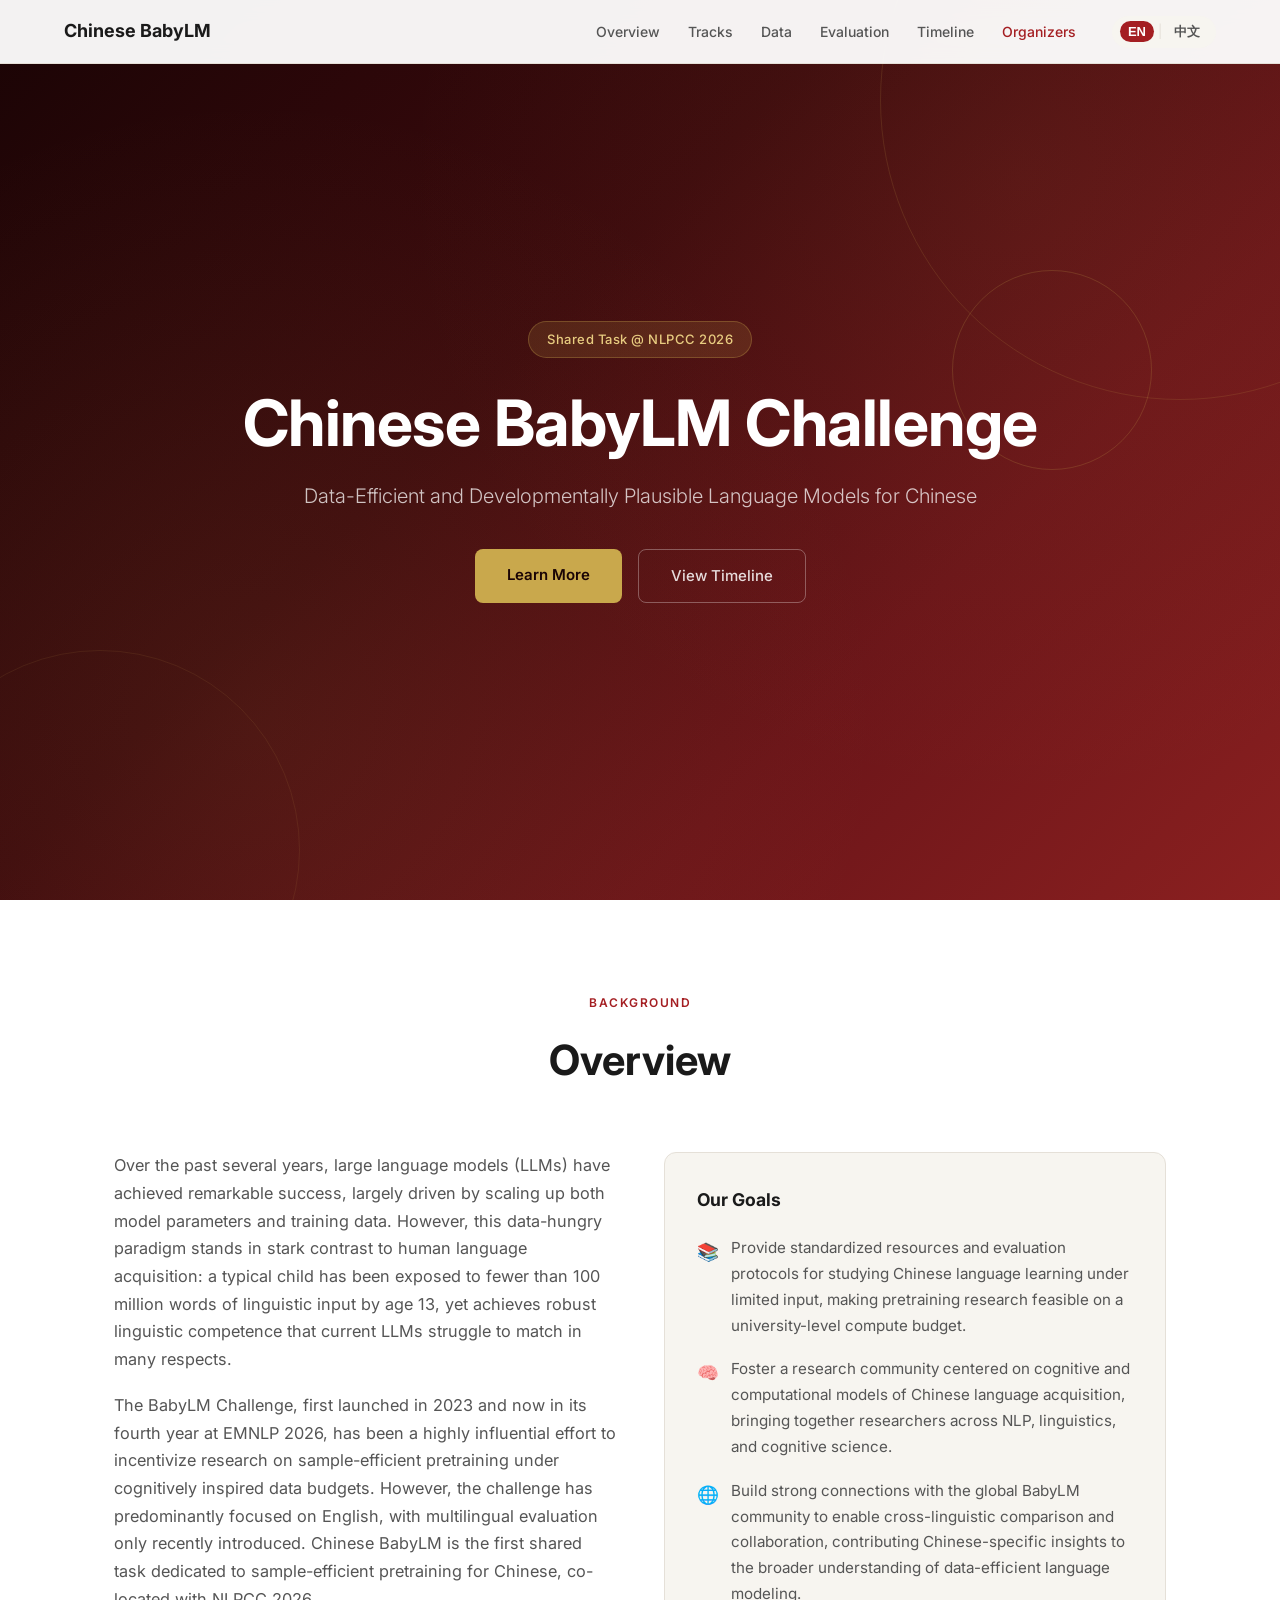
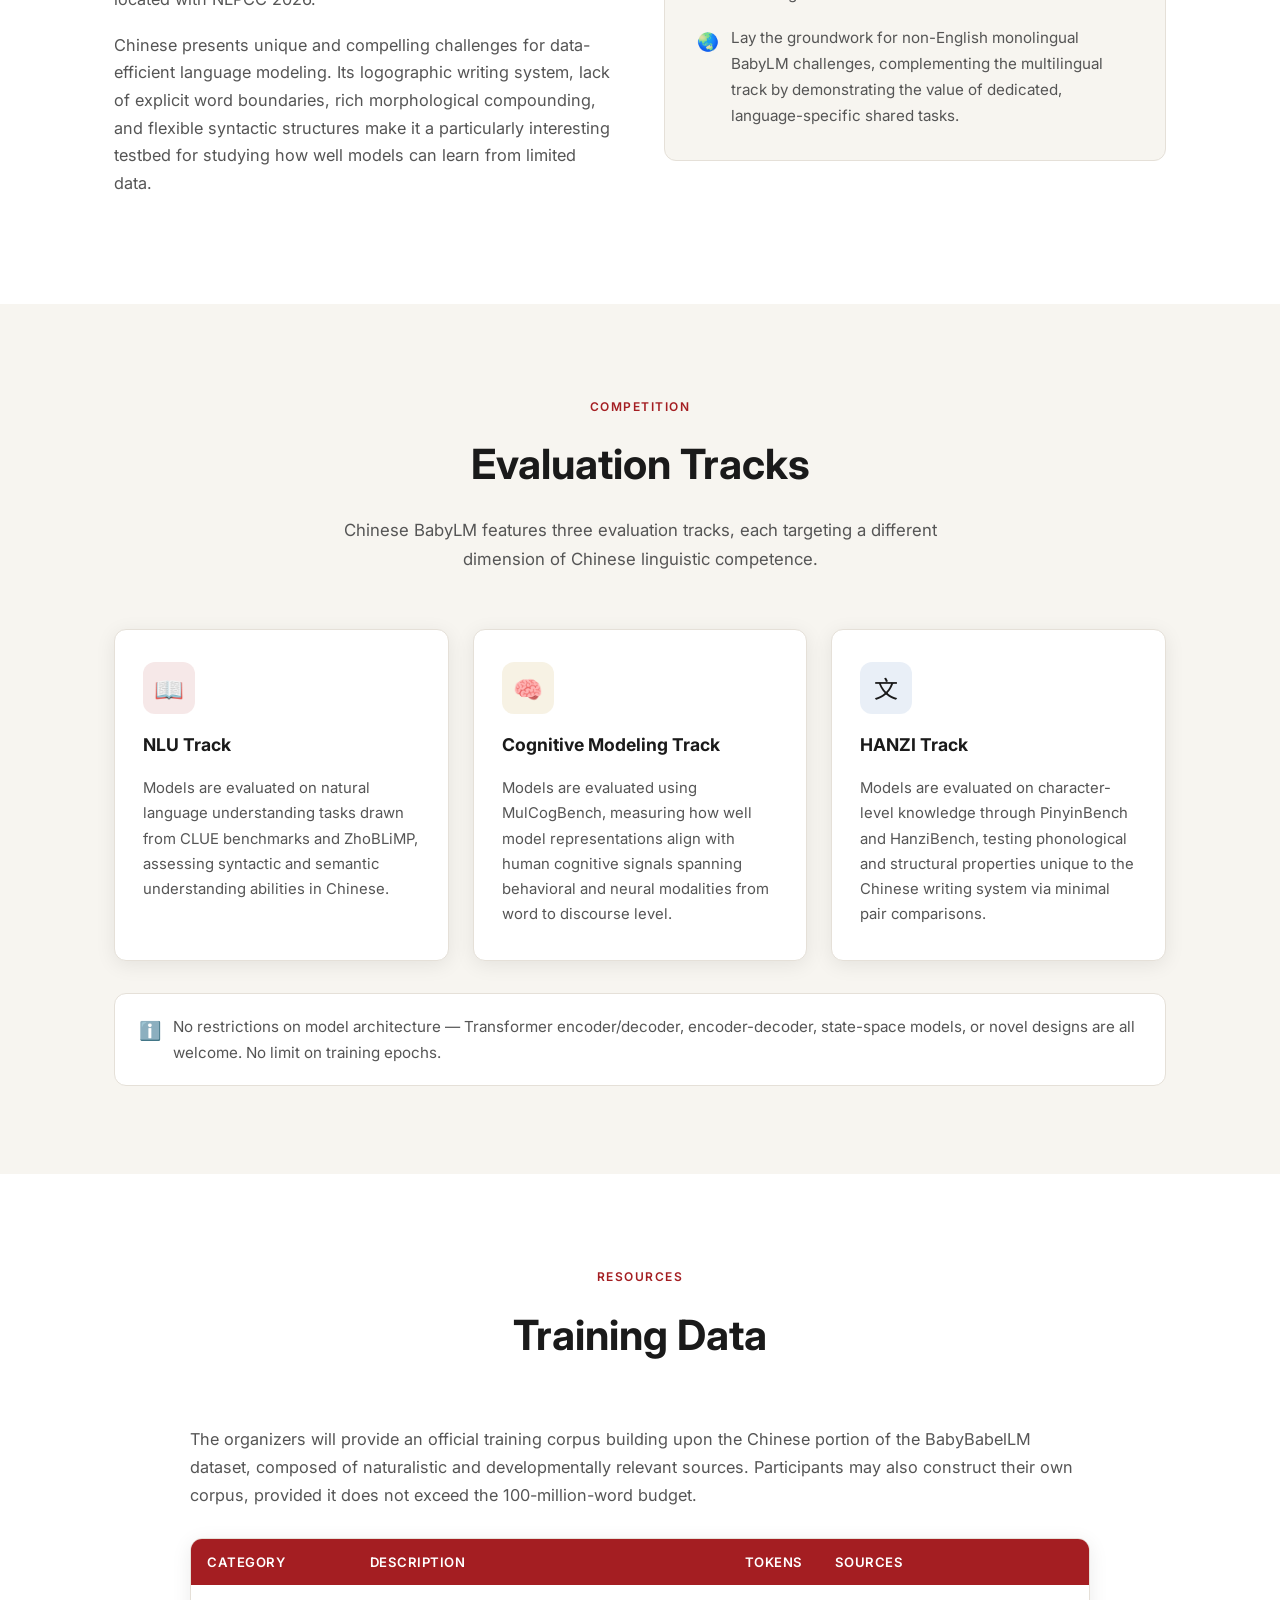
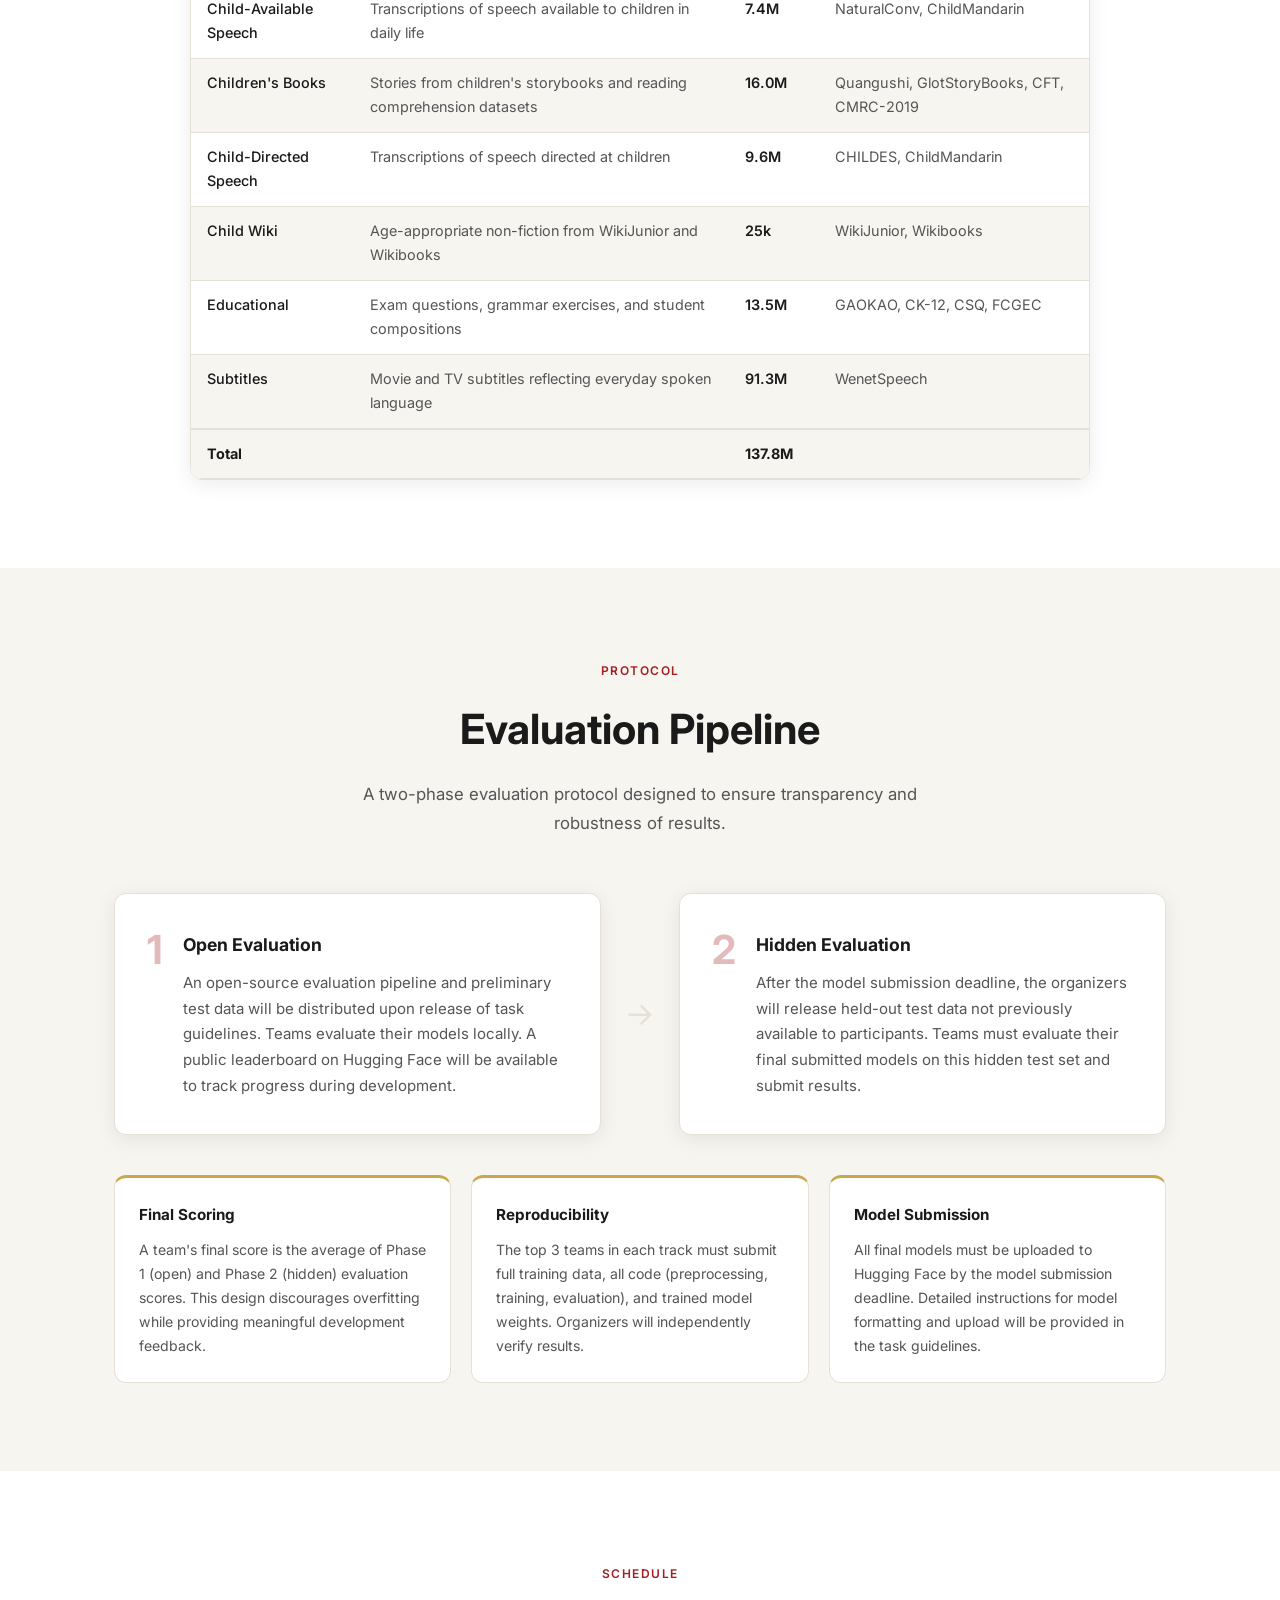
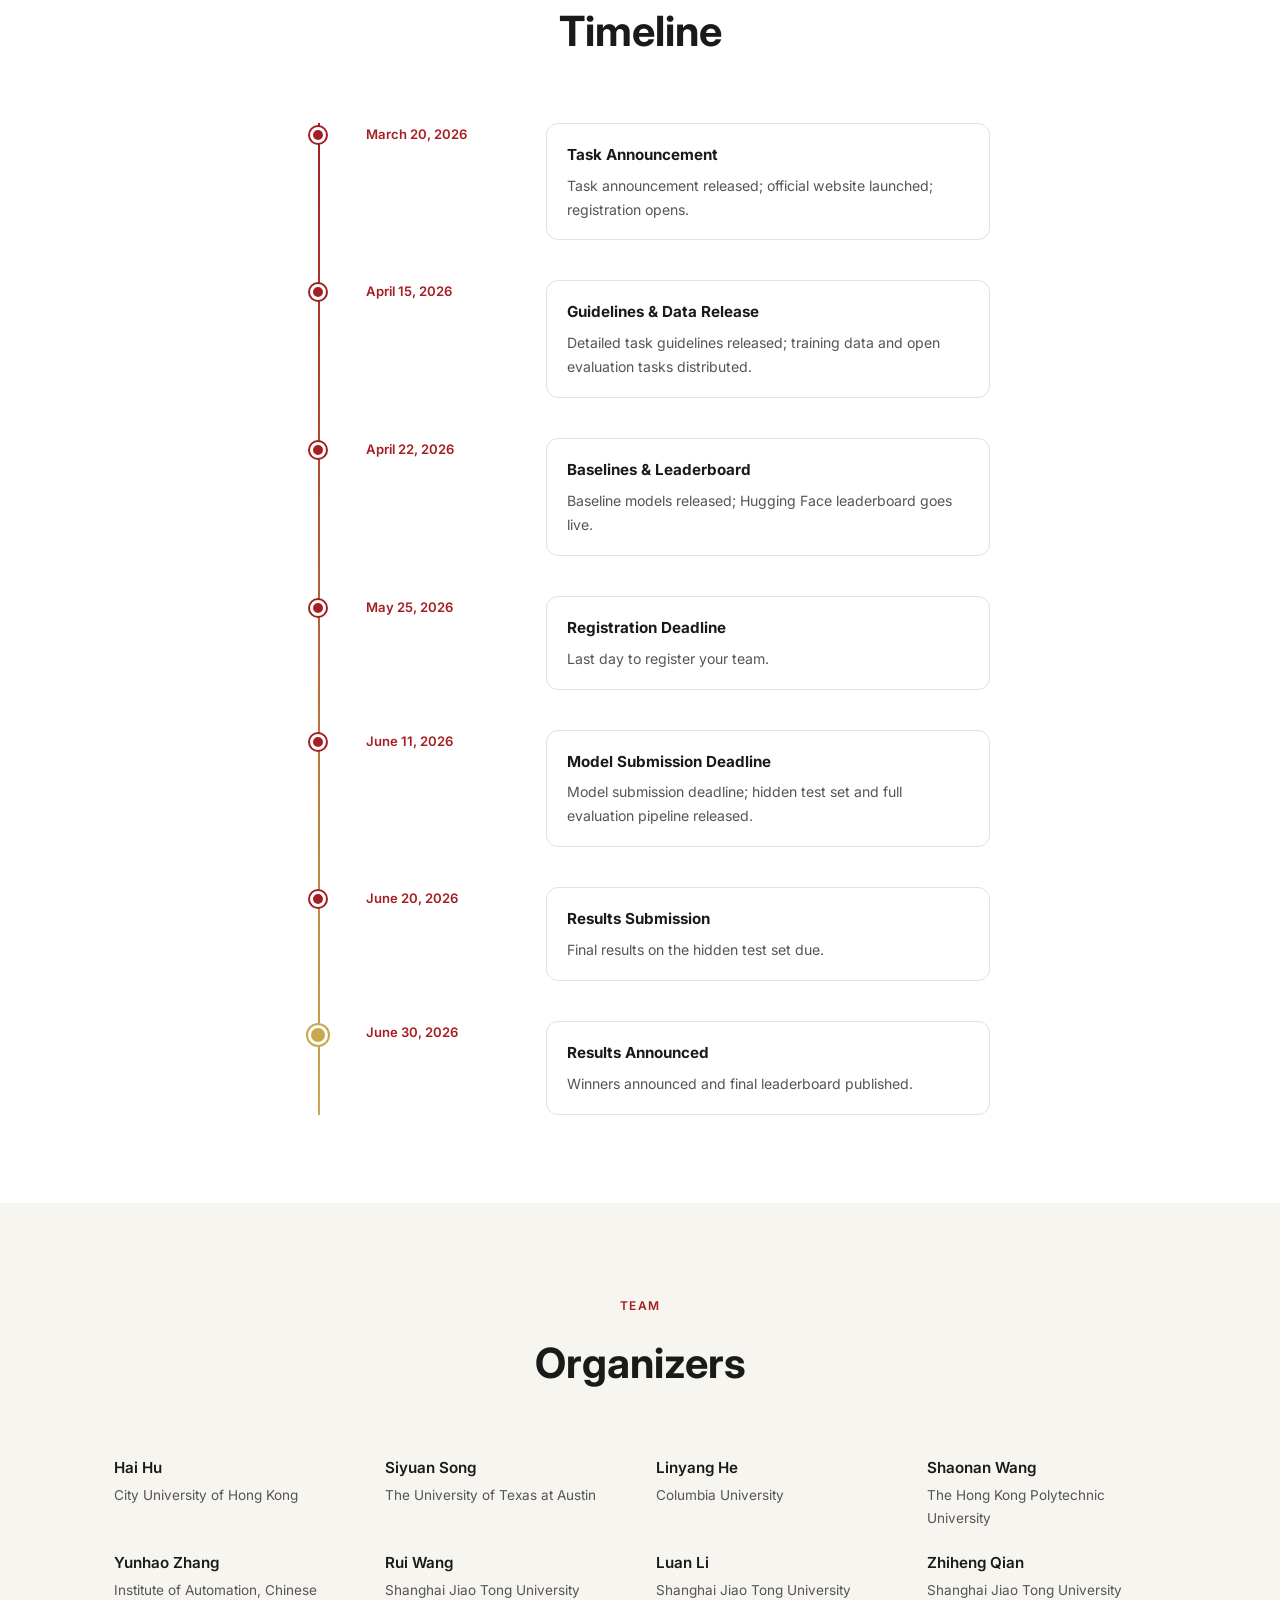
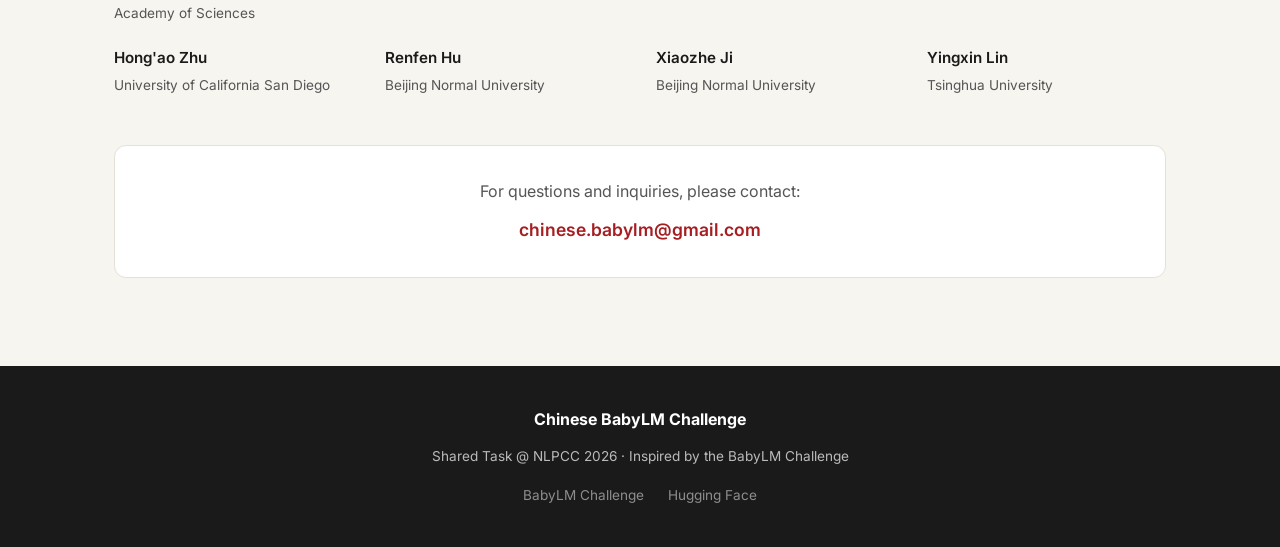
==== index.html @ 38ff8509 "update organizer and proposal" ====
<!DOCTYPE html>
<html lang="en">
<head>
  <meta charset="UTF-8" />
  <meta name="viewport" content="width=device-width, initial-scale=1.0" />
  <title>Chinese BabyLM Challenge</title>
  <link rel="preconnect" href="https://fonts.googleapis.com" />
  <link rel="preconnect" href="https://fonts.gstatic.com" crossorigin />
  <link href="https://fonts.googleapis.com/css2?family=Noto+Sans+SC:wght@300;400;500;700&family=Inter:wght@300;400;500;600;700&display=swap" rel="stylesheet" />
  <link rel="stylesheet" href="style.css" />
</head>
<body>

  <!-- Navigation -->
  <nav id="navbar">
    <div class="nav-inner">
      <a class="nav-brand" href="#">
        <span class="brand-text" data-en="Chinese BabyLM" data-zh="中文BabyLM">Chinese BabyLM</span>
      </a>
      <ul class="nav-links">
        <li><a href="#overview"  data-en="Overview"   data-zh="概述">Overview</a></li>
        <li><a href="#tracks"    data-en="Tracks"     data-zh="赛道">Tracks</a></li>
        <li><a href="#data"      data-en="Data"       data-zh="数据">Data</a></li>
        <li><a href="#evaluation" data-en="Evaluation" data-zh="评测">Evaluation</a></li>
        <li><a href="#timeline"  data-en="Timeline"   data-zh="时间表">Timeline</a></li>
        <li><a href="#organizers" data-en="Organizers" data-zh="组织者">Organizers</a></li>
      </ul>
      <div class="lang-switcher">
        <button class="lang-btn active" id="btn-en" onclick="setLang('en')">EN</button>
        <span class="lang-divider">|</span>
        <button class="lang-btn" id="btn-zh" onclick="setLang('zh')">中文</button>
      </div>
      <button class="hamburger" id="hamburger" onclick="toggleMenu()">&#9776;</button>
    </div>
  </nav>

  <!-- Hero -->
  <header class="hero">
    <div class="hero-bg-pattern"></div>
    <div class="hero-content">
      <div class="hero-badge" data-en="Shared Task @ NLPCC 2026" data-zh="NLPCC 2026 共享任务">Shared Task @ NLPCC 2026</div>
      <h1 class="hero-title"
          data-en="Chinese BabyLM Challenge"
          data-zh="中文BabyLM挑战赛">Chinese BabyLM Challenge</h1>
      <p class="hero-subtitle"
         data-en="Data-Efficient and Developmentally Plausible Language Models for Chinese"
         data-zh="面向中文的数据高效语言模型">
        Data-Efficient and Developmentally Plausible Language Models for Chinese
      </p>
      <div class="hero-ctas">
        <a href="#overview" class="cta-primary" data-en="Learn More" data-zh="了解更多">Learn More</a>
        <a href="#timeline" class="cta-secondary" data-en="View Timeline" data-zh="查看时间表">View Timeline</a>
      </div>

    </div>
    <div class="hero-decoration">
      <div class="deco-circle c1"></div>
      <div class="deco-circle c2"></div>
      <div class="deco-circle c3"></div>
    </div>
  </header>

  <!-- Overview -->
  <section id="overview" class="section">
    <div class="container">
      <div class="section-header">
        <span class="section-tag" data-en="Background" data-zh="背景">Background</span>
        <h2 data-en="Overview" data-zh="概述">Overview</h2>
      </div>
      <div class="overview-grid">
        <div class="overview-text">
          <p data-en="Over the past several years, large language models (LLMs) have achieved remarkable success, largely driven by scaling up both model parameters and training data. However, this data-hungry paradigm stands in stark contrast to human language acquisition: a typical child has been exposed to fewer than 100 million words of linguistic input by age 13, yet achieves robust linguistic competence that current LLMs struggle to match in many respects."
             data-zh="近年来，大型语言模型（LLM）取得了显著成就，主要得益于模型参数规模和训练数据量的大幅提升。然而，这种数据密集型范式与人类语言习得形成鲜明对比：一个典型的儿童在13岁之前所接触的语言输入不足1亿词，却能在许多方面获得当前LLM难以企及的强健语言能力。">
            Over the past several years, large language models (LLMs) have achieved remarkable success, largely driven by scaling up both model parameters and training data. However, this data-hungry paradigm stands in stark contrast to human language acquisition: a typical child has been exposed to fewer than 100 million words of linguistic input by age 13, yet achieves robust linguistic competence that current LLMs struggle to match in many respects.
          </p>
          <p data-en="The BabyLM Challenge, first launched in 2023 and now in its fourth year at EMNLP 2026, has been a highly influential effort to incentivize research on sample-efficient pretraining under cognitively inspired data budgets. However, the challenge has predominantly focused on English, with multilingual evaluation only recently introduced. Chinese BabyLM is the first shared task dedicated to sample-efficient pretraining for Chinese, co-located with NLPCC 2026."
             data-zh="BabyLM挑战赛自2023年首次举办，如今已进入第四年（EMNLP 2026），是鼓励在认知启发的数据预算下开展样本高效预训练研究的重要推动力。然而，该挑战赛主要聚焦于英语，多语言评测也仅在近年才引入。中文BabyLM是首个专注于中文样本高效预训练的共享任务，与NLPCC 2026联合举办。">
            The BabyLM Challenge, first launched in 2023 and now in its fourth year at EMNLP 2026, has been a highly influential effort to incentivize research on sample-efficient pretraining under cognitively inspired data budgets. However, the challenge has predominantly focused on English, with multilingual evaluation only recently introduced. Chinese BabyLM is the first shared task dedicated to sample-efficient pretraining for Chinese, co-located with NLPCC 2026.
          </p>
          <p data-en="Chinese presents unique and compelling challenges for data-efficient language modeling. Its logographic writing system, lack of explicit word boundaries, rich morphological compounding, and flexible syntactic structures make it a particularly interesting testbed for studying how well models can learn from limited data."
             data-zh="中文为数据高效语言建模提出了独特且引人关注的挑战。其表意文字体系、缺乏显式词边界、丰富的形态复合以及灵活的句法结构，使其成为研究模型如何从有限数据中高效学习的极佳测试平台。">
            Chinese presents unique and compelling challenges for data-efficient language modeling. Its logographic writing system, lack of explicit word boundaries, rich morphological compounding, and flexible syntactic structures make it a particularly interesting testbed for studying how well models can learn from limited data.
          </p>
        </div>
        <div class="overview-goals">
          <h3 data-en="Our Goals" data-zh="我们的目标">Our Goals</h3>
          <ul class="goals-list">
            <li>
              <span class="goal-icon">&#x1F4DA;</span>
              <span data-en="Provide standardized resources and evaluation protocols for studying Chinese language learning under limited input, making pretraining research feasible on a university-level compute budget."
                    data-zh="提供标准化资源与评测协议，用于研究有限输入下的中文语言学习，使预训练研究在大学级算力预算下可行。">
                Provide standardized resources and evaluation protocols for studying Chinese language learning under limited input, making pretraining research feasible on a university-level compute budget.
              </span>
            </li>
            <li>
              <span class="goal-icon">&#x1F9E0;</span>
              <span data-en="Foster a research community centered on cognitive and computational models of Chinese language acquisition, bringing together researchers across NLP, linguistics, and cognitive science."
                    data-zh="培育以中文语言习得认知与计算模型为核心的研究社区，汇聚自然语言处理、语言学与认知科学领域的研究者。">
                Foster a research community centered on cognitive and computational models of Chinese language acquisition, bringing together researchers across NLP, linguistics, and cognitive science.
              </span>
            </li>
            <li>
              <span class="goal-icon">&#x1F310;</span>
              <span data-en="Build strong connections with the global BabyLM community to enable cross-linguistic comparison and collaboration, contributing Chinese-specific insights to the broader understanding of data-efficient language modeling."
                    data-zh="与全球BabyLM社区建立紧密联系，推动跨语言比较与合作，为数据高效语言建模的更广泛认知贡献中文特有的研究洞见。">
                Build strong connections with the global BabyLM community to enable cross-linguistic comparison and collaboration, contributing Chinese-specific insights to the broader understanding of data-efficient language modeling.
              </span>
            </li>
            <li>
              <span class="goal-icon">&#x1F30F;</span>
              <span data-en="Lay the groundwork for non-English monolingual BabyLM challenges, complementing the multilingual track by demonstrating the value of dedicated, language-specific shared tasks."
                    data-zh="为非英语单语BabyLM挑战赛奠定基础，通过彰显专注于特定语言的共享任务的价值，补充多语言赛道的工作。">
                Lay the groundwork for non-English monolingual BabyLM challenges, complementing the multilingual track by demonstrating the value of dedicated, language-specific shared tasks.
              </span>
            </li>
          </ul>
        </div>
      </div>
    </div>
  </section>

  <!-- Tracks -->
  <section id="tracks" class="section section-alt">
    <div class="container">
      <div class="section-header">
        <span class="section-tag" data-en="Competition" data-zh="竞赛">Competition</span>
        <h2 data-en="Evaluation Tracks" data-zh="评测赛道">Evaluation Tracks</h2>
        <p class="section-desc"
           data-en="Chinese BabyLM features three evaluation tracks, each targeting a different dimension of Chinese linguistic competence."
           data-zh="中文BabyLM设有三个评测赛道，分别针对中文语言能力的不同维度。">
          Chinese BabyLM features three evaluation tracks, each targeting a different dimension of Chinese linguistic competence.
        </p>
      </div>
      <div class="tracks-grid">
        <div class="track-card">
          <div class="track-icon-wrap t1">
            <span class="track-icon">&#x1F4D6;</span>
          </div>
          <h3 data-en="NLU Track" data-zh="自然语言理解赛道">NLU Track</h3>
          <p data-en="Models are evaluated on natural language understanding tasks drawn from CLUE benchmarks and ZhoBLiMP, assessing syntactic and semantic understanding abilities in Chinese."
             data-zh="利用CLUE基准测试和ZhoBLiMP对模型进行自然语言理解任务评测，考察中文句法与语义理解能力。">
            Models are evaluated on natural language understanding tasks drawn from CLUE benchmarks and ZhoBLiMP, assessing syntactic and semantic understanding abilities in Chinese.
          </p>
        </div>
        <div class="track-card">
          <div class="track-icon-wrap t2">
            <span class="track-icon">&#x1F9E0;</span>
          </div>
          <h3 data-en="Cognitive Modeling Track" data-zh="认知建模赛道">Cognitive Modeling Track</h3>
          <p data-en="Models are evaluated using MulCogBench, measuring how well model representations align with human cognitive signals spanning behavioral and neural modalities from word to discourse level."
             data-zh="使用MulCogBench进行评测，衡量模型表征与人类认知信号的对齐程度，涵盖从词级到篇章级的行为与神经模态数据。">
            Models are evaluated using MulCogBench, measuring how well model representations align with human cognitive signals spanning behavioral and neural modalities from word to discourse level.
          </p>
        </div>
        <div class="track-card">
          <div class="track-icon-wrap t3">
            <span class="track-icon">&#x6587;</span>
          </div>
          <h3 data-en="HANZI Track" data-zh="汉字赛道">HANZI Track</h3>
          <p data-en="Models are evaluated on character-level knowledge through PinyinBench and HanziBench, testing phonological and structural properties unique to the Chinese writing system via minimal pair comparisons."
             data-zh="通过PinyinBench和HanziBench对模型的字符级知识进行评测，以最小对比较方式考察汉字独特的音韵和结构属性。">
            Models are evaluated on character-level knowledge through PinyinBench and HanziBench, testing phonological and structural properties unique to the Chinese writing system via minimal pair comparisons.
          </p>
        </div>
      </div>
      <div class="architecture-note">
        <span class="note-icon">&#x2139;&#xFE0F;</span>
        <p data-en="No restrictions on model architecture — Transformer encoder/decoder, encoder-decoder, state-space models, or novel designs are all welcome. No limit on training epochs."
           data-zh="对模型架构无限制——Transformer编码器/解码器、编码器-解码器、状态空间模型或新颖设计均可。训练轮次不设上限。">
          No restrictions on model architecture — Transformer encoder/decoder, encoder-decoder, state-space models, or novel designs are all welcome. No limit on training epochs.
        </p>
      </div>
    </div>
  </section>

  <!-- Data -->
  <section id="data" class="section">
    <div class="container">
      <div class="section-header">
        <span class="section-tag" data-en="Resources" data-zh="资源">Resources</span>
        <h2 data-en="Training Data" data-zh="训练数据">Training Data</h2>
      </div>
      <div class="data-layout">
        <div class="data-main">
          <p data-en="The organizers will provide an official training corpus building upon the Chinese portion of the BabyBabelLM dataset, composed of naturalistic and developmentally relevant sources. Participants may also construct their own corpus, provided it does not exceed the 100-million-word budget."
             data-zh="组织方将提供基于BabyBabelLM数据集中文部分构建的官方训练语料库，涵盖自然且符合发展规律的多类来源。参赛者也可自行构建训练语料，但不得超过1亿词的预算。">
            The organizers will provide an official training corpus building upon the Chinese portion of the BabyBabelLM dataset, composed of naturalistic and developmentally relevant sources. Participants may also construct their own corpus, provided it does not exceed the 100-million-word budget.
          </p>
          <div class="corpus-table-wrap">
            <table class="corpus-table">
              <thead>
                <tr>
                  <th data-en="Category" data-zh="类别">Category</th>
                  <th data-en="Description" data-zh="描述">Description</th>
                  <th data-en="Tokens" data-zh="词元数">Tokens</th>
                  <th data-en="Sources" data-zh="来源">Sources</th>
                </tr>
              </thead>
              <tbody>
                <tr>
                  <td data-en="Child-Available Speech" data-zh="儿童可接触语音">Child-Available Speech</td>
                  <td data-en="Transcriptions of speech available to children in daily life" data-zh="儿童日常生活中可接触的语音转录">Transcriptions of speech available to children in daily life</td>
                  <td>7.4M</td>
                  <td>NaturalConv, ChildMandarin</td>
                </tr>
                <tr>
                  <td data-en="Children's Books" data-zh="儿童书籍">Children's Books</td>
                  <td data-en="Stories from children's storybooks and reading comprehension datasets" data-zh="来自儿童故事书和阅读理解数据集的故事">Stories from children's storybooks and reading comprehension datasets</td>
                  <td>16.0M</td>
                  <td>Quangushi, GlotStoryBooks, CFT, CMRC-2019</td>
                </tr>
                <tr>
                  <td data-en="Child-Directed Speech" data-zh="儿童导向语音">Child-Directed Speech</td>
                  <td data-en="Transcriptions of speech directed at children" data-zh="向儿童发出的语音转录">Transcriptions of speech directed at children</td>
                  <td>9.6M</td>
                  <td>CHILDES, ChildMandarin</td>
                </tr>
                <tr>
                  <td data-en="Child Wiki" data-zh="儿童百科">Child Wiki</td>
                  <td data-en="Age-appropriate non-fiction from WikiJunior and Wikibooks" data-zh="来自WikiJunior和Wikibooks的适龄非虚构内容">Age-appropriate non-fiction from WikiJunior and Wikibooks</td>
                  <td>25k</td>
                  <td>WikiJunior, Wikibooks</td>
                </tr>
                <tr>
                  <td data-en="Educational" data-zh="教育类">Educational</td>
                  <td data-en="Exam questions, grammar exercises, and student compositions" data-zh="考试题目、语法练习和学生作文">Exam questions, grammar exercises, and student compositions</td>
                  <td>13.5M</td>
                  <td>GAOKAO, CK-12, CSQ, FCGEC</td>
                </tr>
                <tr>
                  <td data-en="Subtitles" data-zh="字幕">Subtitles</td>
                  <td data-en="Movie and TV subtitles reflecting everyday spoken language" data-zh="反映日常口语的影视字幕">Movie and TV subtitles reflecting everyday spoken language</td>
                  <td>91.3M</td>
                  <td>WenetSpeech</td>
                </tr>
                <tr class="corpus-total">
                  <td data-en="Total" data-zh="合计"><strong data-en="Total" data-zh="合计">Total</strong></td>
                  <td></td>
                  <td><strong>137.8M</strong></td>
                  <td></td>
                </tr>
              </tbody>
            </table>
          </div>
        </div>
      </div>
    </div>
  </section>

  <!-- Evaluation -->
  <section id="evaluation" class="section section-alt">
    <div class="container">
      <div class="section-header">
        <span class="section-tag" data-en="Protocol" data-zh="流程">Protocol</span>
        <h2 data-en="Evaluation Pipeline" data-zh="评测流程">Evaluation Pipeline</h2>
        <p class="section-desc"
           data-en="A two-phase evaluation protocol designed to ensure transparency and robustness of results."
           data-zh="两阶段评测协议，旨在确保结果的透明性和鲁棒性。">
          A two-phase evaluation protocol designed to ensure transparency and robustness of results.
        </p>
      </div>
      <div class="eval-phases">
        <div class="eval-phase">
          <div class="phase-num">1</div>
          <div class="phase-content">
            <h3 data-en="Open Evaluation" data-zh="开放评测">Open Evaluation</h3>
            <p data-en="An open-source evaluation pipeline and preliminary test data will be distributed upon release of task guidelines. Teams evaluate their models locally. A public leaderboard on Hugging Face will be available to track progress during development."
               data-zh="任务指南发布后，将分发开源评测流程和初步测试数据。参赛队伍在本地评测模型。Hugging Face公开排行榜将供开发阶段跟踪进展。">
              An open-source evaluation pipeline and preliminary test data will be distributed upon release of task guidelines. Teams evaluate their models locally. A public leaderboard on Hugging Face will be available to track progress during development.
            </p>
          </div>
        </div>
        <div class="eval-arrow">&#8594;</div>
        <div class="eval-phase">
          <div class="phase-num">2</div>
          <div class="phase-content">
            <h3 data-en="Hidden Evaluation" data-zh="隐藏评测">Hidden Evaluation</h3>
            <p data-en="After the model submission deadline, the organizers will release held-out test data not previously available to participants. Teams must evaluate their final submitted models on this hidden test set and submit results."
               data-zh="模型提交截止后，组织方将发布此前未对参赛者公开的留存测试数据。参赛队伍须在隐藏测试集上评测最终提交的模型并提交结果。">
              After the model submission deadline, the organizers will release held-out test data not previously available to participants. Teams must evaluate their final submitted models on this hidden test set and submit results.
            </p>
          </div>
        </div>
      </div>
      <div class="eval-details">
        <div class="eval-detail-card">
          <h4 data-en="Final Scoring" data-zh="最终评分">Final Scoring</h4>
          <p data-en="A team's final score is the average of Phase 1 (open) and Phase 2 (hidden) evaluation scores. This design discourages overfitting while providing meaningful development feedback."
             data-zh="最终得分为第一阶段（开放）和第二阶段（隐藏）评测得分的平均值。该设计既能防止过拟合，又能提供有意义的开发阶段反馈。">
            A team's final score is the average of Phase 1 (open) and Phase 2 (hidden) evaluation scores. This design discourages overfitting while providing meaningful development feedback.
          </p>
        </div>
        <div class="eval-detail-card">
          <h4 data-en="Reproducibility" data-zh="可重现性要求">Reproducibility</h4>
          <p data-en="The top 3 teams in each track must submit full training data, all code (preprocessing, training, evaluation), and trained model weights. Organizers will independently verify results."
             data-zh="每个赛道前3名须提交完整训练数据、全部代码（预处理、训练、评测）及训练好的模型权重。组织方将独立验证结果。">
            The top 3 teams in each track must submit full training data, all code (preprocessing, training, evaluation), and trained model weights. Organizers will independently verify results.
          </p>
        </div>
        <div class="eval-detail-card">
          <h4 data-en="Model Submission" data-zh="模型提交">Model Submission</h4>
          <p data-en="All final models must be uploaded to Hugging Face by the model submission deadline. Detailed instructions for model formatting and upload will be provided in the task guidelines."
             data-zh="所有最终模型须在截止日期前上传至Hugging Face。模型格式和上传的详细说明将在任务指南中提供。">
            All final models must be uploaded to Hugging Face by the model submission deadline. Detailed instructions for model formatting and upload will be provided in the task guidelines.
          </p>
        </div>
      </div>
    </div>
  </section>

  <!-- Timeline -->
  <section id="timeline" class="section">
    <div class="container">
      <div class="section-header">
        <span class="section-tag" data-en="Schedule" data-zh="日程">Schedule</span>
        <h2 data-en="Timeline" data-zh="时间表">Timeline</h2>
      </div>
      <div class="timeline">
        <div class="timeline-item">
          <div class="tl-marker"></div>
          <div class="tl-date" data-en="March 20, 2026" data-zh="2026年3月20日">March 20, 2026</div>
          <div class="tl-content">
            <h4 data-en="Task Announcement" data-zh="任务公告">Task Announcement</h4>
            <p data-en="Task announcement released; official website launched; registration opens."
               data-zh="任务公告发布；官方网站上线；报名开放。">
              Task announcement released; official website launched; registration opens.
            </p>
          </div>
        </div>
        <div class="timeline-item">
          <div class="tl-marker"></div>
          <div class="tl-date" data-en="April 15, 2026" data-zh="2026年4月15日">April 15, 2026</div>
          <div class="tl-content">
            <h4 data-en="Guidelines & Data Release" data-zh="指南与数据发布">Guidelines &amp; Data Release</h4>
            <p data-en="Detailed task guidelines released; training data and open evaluation tasks distributed."
               data-zh="详细任务指南发布；训练数据和开放评测任务分发。">
              Detailed task guidelines released; training data and open evaluation tasks distributed.
            </p>
          </div>
        </div>
        <div class="timeline-item">
          <div class="tl-marker"></div>
          <div class="tl-date" data-en="April 22, 2026" data-zh="2026年4月22日">April 22, 2026</div>
          <div class="tl-content">
            <h4 data-en="Baselines & Leaderboard" data-zh="基线与排行榜">Baselines &amp; Leaderboard</h4>
            <p data-en="Baseline models released; Hugging Face leaderboard goes live."
               data-zh="基线模型发布；Hugging Face排行榜上线。">
              Baseline models released; Hugging Face leaderboard goes live.
            </p>
          </div>
        </div>
        <div class="timeline-item">
          <div class="tl-marker"></div>
          <div class="tl-date" data-en="May 25, 2026" data-zh="2026年5月25日">May 25, 2026</div>
          <div class="tl-content">
            <h4 data-en="Registration Deadline" data-zh="报名截止">Registration Deadline</h4>
            <p data-en="Last day to register your team."
               data-zh="参赛队伍报名最后截止日期。">
              Last day to register your team.
            </p>
          </div>
        </div>
        <div class="timeline-item">
          <div class="tl-marker"></div>
          <div class="tl-date" data-en="June 11, 2026" data-zh="2026年6月11日">June 11, 2026</div>
          <div class="tl-content">
            <h4 data-en="Model Submission Deadline" data-zh="模型提交截止">Model Submission Deadline</h4>
            <p data-en="Model submission deadline; hidden test set and full evaluation pipeline released."
               data-zh="模型提交截止；隐藏测试集和完整评测流程发布。">
              Model submission deadline; hidden test set and full evaluation pipeline released.
            </p>
          </div>
        </div>
        <div class="timeline-item">
          <div class="tl-marker"></div>
          <div class="tl-date" data-en="June 20, 2026" data-zh="2026年6月20日">June 20, 2026</div>
          <div class="tl-content">
            <h4 data-en="Results Submission" data-zh="结果提交">Results Submission</h4>
            <p data-en="Final results on the hidden test set due."
               data-zh="隐藏测试集最终结果提交截止。">
              Final results on the hidden test set due.
            </p>
          </div>
        </div>
        <div class="timeline-item tl-last">
          <div class="tl-marker tl-star"></div>
          <div class="tl-date" data-en="June 30, 2026" data-zh="2026年6月30日">June 30, 2026</div>
          <div class="tl-content">
            <h4 data-en="Results Announced" data-zh="结果公布">Results Announced</h4>
            <p data-en="Winners announced and final leaderboard published."
               data-zh="公布获胜者，发布最终排行榜。">
              Winners announced and final leaderboard published.
            </p>
          </div>
        </div>
      </div>
    </div>
  </section>

  <!-- Organizers -->
  <section id="organizers" class="section section-alt">
    <div class="container">
      <div class="section-header">
        <span class="section-tag" data-en="Team" data-zh="团队">Team</span>
        <h2 data-en="Organizers" data-zh="组织者">Organizers</h2>
      </div>
      <div class="organizers-list">
        <div class="organizer-item">
          <strong>Hai Hu</strong>
          <span data-en="City University of Hong Kong" data-zh="香港城市大学">City University of Hong Kong</span>
        </div>
        <div class="organizer-item">
          <strong>Siyuan Song</strong>
          <span data-en="The University of Texas at Austin" data-zh="德克萨斯大学奥斯汀分校">The University of Texas at Austin</span>
        </div>
        <div class="organizer-item">
          <strong>Linyang He</strong>
          <span data-en="Columbia University" data-zh="哥伦比亚大学">Columbia University</span>
        </div>
        <div class="organizer-item">
          <strong>Shaonan Wang</strong>
          <span data-en="The Hong Kong Polytechnic University" data-zh="香港理工大学">The Hong Kong Polytechnic University</span>
        </div>
        <div class="organizer-item">
          <strong>Yunhao Zhang</strong>
          <span data-en="Chinese Academy of Sciences" data-zh="中国科学院自动化研究所">Institute of Automation, Chinese Academy of Sciences</span>
        </div>
        <div class="organizer-item">
          <strong>Rui Wang</strong>
          <span data-en="Shanghai Jiao Tong University" data-zh="上海交通大学">Shanghai Jiao Tong University</span>
        </div>
        <div class="organizer-item">
          <strong>Luan Li</strong>
          <span data-en="Shanghai Jiao Tong University" data-zh="上海交通大学">Shanghai Jiao Tong University</span>
        </div>
        <div class="organizer-item">
          <strong>Zhiheng Qian</strong>
          <span data-en="Shanghai Jiao Tong University" data-zh="上海交通大学">Shanghai Jiao Tong University</span>
        </div>
        <div class="organizer-item">
          <strong>Hong'ao Zhu</strong>
          <span data-en="UC San Diego" data-zh="加州大学圣地亚哥分校">University of California San Diego</span>
        </div>
        <div class="organizer-item">
          <strong>Renfen Hu</strong>
          <span data-en="Beijing Normal University" data-zh="北京师范大学">Beijing Normal University</span>
        </div>
        <div class="organizer-item">
          <strong>Xiaozhe Ji</strong>
          <span data-en="Beijing Normal University" data-zh="北京师范大学">Beijing Normal University</span>
        </div>
        <div class="organizer-item">
          <strong>Yingxin Lin</strong>
          <span data-en="Tsinghua University" data-zh="清华大学">Tsinghua University</span>
        </div>
      </div>
      <div class="contact-block">
        <p data-en="For questions and inquiries, please contact:" data-zh="如有问题，请联系：">For questions and inquiries, please contact:</p>
        <a href="mailto:chinese.babylm@gmail.com" class="contact-email">chinese.babylm@gmail.com</a>
      </div>
    </div>
  </section>

  <!-- Footer -->
  <footer class="footer">
    <div class="container">
      <div class="footer-inner">
        <div class="footer-brand">
          <span data-en="Chinese BabyLM Challenge" data-zh="中文BabyLM挑战赛">Chinese BabyLM Challenge</span>
        </div>
        <p class="footer-note"
           data-en="Shared Task @ NLPCC 2026 · Inspired by the BabyLM Challenge"
           data-zh="NLPCC 2026 共享任务 · 受BabyLM挑战赛启发">
          Shared Task @ NLPCC 2026 · Inspired by the BabyLM Challenge
        </p>
        <div class="footer-links">
          <a href="https://babylm.github.io/" target="_blank" rel="noopener">BabyLM Challenge</a>
          <a href="https://huggingface.co/" target="_blank" rel="noopener">Hugging Face</a>
        </div>
      </div>
    </div>
  </footer>

  <script src="script.js"></script>
</body>
</html>
---- style.css ----
/* ─── Reset & Base ─────────────────────────────────────────────────── */
*, *::before, *::after { box-sizing: border-box; margin: 0; padding: 0; }

:root {
  --red:       #A41E22;
  --red-light: #C0393D;
  --gold:      #C9A84C;
  --gold-light:#E8CC80;
  --dark:      #1A1A1A;
  --mid:       #555;
  --light:     #F7F5F0;
  --white:     #FFFFFF;
  --card-bg:   #FFFFFF;
  --border:    #E5E0D8;
  --shadow:    0 4px 20px rgba(0,0,0,0.08);
  --radius:    12px;
  --nav-h:     64px;
  --font-en:   'Inter', sans-serif;
  --font-zh:   'Noto Sans SC', sans-serif;
}

html { scroll-behavior: smooth; }

body {
  font-family: var(--font-en);
  color: var(--dark);
  background: var(--white);
  line-height: 1.7;
  font-size: 16px;
}

/* Chinese font for ZH mode */
body.zh-mode {
  font-family: var(--font-zh);
}

a { color: var(--red); text-decoration: none; }
a:hover { text-decoration: underline; }

.container {
  max-width: 1100px;
  margin: 0 auto;
  padding: 0 24px;
}

/* ─── Navigation ───────────────────────────────────────────────────── */
#navbar {
  position: fixed;
  top: 0; left: 0; right: 0;
  height: var(--nav-h);
  background: rgba(255,255,255,0.95);
  backdrop-filter: blur(10px);
  border-bottom: 1px solid var(--border);
  z-index: 1000;
  transition: box-shadow 0.3s;
}
#navbar.scrolled { box-shadow: 0 2px 12px rgba(0,0,0,0.10); }

.nav-inner {
  max-width: 1200px;
  margin: 0 auto;
  padding: 0 24px;
  height: 100%;
  display: flex;
  align-items: center;
  gap: 24px;
}

.nav-brand {
  display: flex;
  align-items: center;
  gap: 8px;
  font-weight: 700;
  font-size: 18px;
  color: var(--dark);
  text-decoration: none;
  white-space: nowrap;
}

.nav-links {
  display: flex;
  list-style: none;
  gap: 4px;
  margin-left: auto;
}
.nav-links a {
  color: var(--mid);
  font-size: 14px;
  font-weight: 500;
  padding: 6px 12px;
  border-radius: 6px;
  transition: color 0.2s, background 0.2s;
  text-decoration: none;
}
.nav-links a:hover {
  color: var(--red);
  background: rgba(164,30,34,0.07);
}

.lang-switcher {
  display: flex;
  align-items: center;
  gap: 4px;
  background: var(--light);
  border-radius: 20px;
  padding: 4px 8px;
  white-space: nowrap;
}
.lang-divider { color: var(--border); font-size: 13px; }
.lang-btn {
  background: none;
  border: none;
  cursor: pointer;
  font-size: 13px;
  font-weight: 600;
  color: var(--mid);
  padding: 3px 8px;
  border-radius: 14px;
  transition: background 0.2s, color 0.2s;
}
.lang-btn.active {
  background: var(--red);
  color: #fff;
}

.hamburger {
  display: none;
  background: none;
  border: none;
  font-size: 22px;
  cursor: pointer;
  color: var(--dark);
  margin-left: auto;
}

/* ─── Hero ─────────────────────────────────────────────────────────── */
.hero {
  min-height: 100vh;
  background: linear-gradient(135deg, #1A0405 0%, #3D0A0D 40%, #6B1519 70%, #8B2020 100%);
  display: flex;
  align-items: center;
  justify-content: center;
  position: relative;
  overflow: hidden;
  padding: calc(var(--nav-h) + 40px) 24px 80px;
}

.hero-bg-pattern {
  position: absolute;
  inset: 0;
  background-image:
    radial-gradient(circle at 20% 80%, rgba(201,168,76,0.08) 0%, transparent 50%),
    radial-gradient(circle at 80% 20%, rgba(201,168,76,0.06) 0%, transparent 50%);
  pointer-events: none;
}

/* Decorative circles */
.hero-decoration { position: absolute; inset: 0; pointer-events: none; overflow: hidden; }
.deco-circle {
  position: absolute;
  border-radius: 50%;
  border: 1px solid rgba(201,168,76,0.15);
}
.c1 { width: 600px; height: 600px; top: -200px; right: -200px; }
.c2 { width: 400px; height: 400px; bottom: -150px; left: -100px; border-color: rgba(201,168,76,0.10); }
.c3 { width: 200px; height: 200px; top: 30%; right: 10%; border-color: rgba(201,168,76,0.20); }

.hero-content {
  position: relative;
  z-index: 1;
  text-align: center;
  max-width: 800px;
  margin: 0 auto;
}

.hero-badge {
  display: inline-block;
  background: rgba(201,168,76,0.15);
  color: var(--gold-light);
  border: 1px solid rgba(201,168,76,0.30);
  padding: 6px 18px;
  border-radius: 20px;
  font-size: 13px;
  font-weight: 500;
  letter-spacing: 0.5px;
  margin-bottom: 28px;
}

.hero-title {
  font-size: clamp(2.4rem, 6vw, 4rem);
  font-weight: 700;
  color: #fff;
  line-height: 1.15;
  margin-bottom: 20px;
  letter-spacing: -0.5px;
}
.title-zh-char {
  color: var(--gold);
  font-family: var(--font-zh);
}

.hero-venue {
  display: flex;
  flex-direction: column;
  align-items: center;
  gap: 4px;
  margin-bottom: 20px;
}
.venue-name {
  font-size: clamp(1.3rem, 3vw, 1.8rem);
  font-weight: 700;
  color: var(--gold);
  letter-spacing: 0.05em;
  text-transform: uppercase;
}
.venue-detail {
  font-size: clamp(0.78rem, 1.8vw, 0.95rem);
  color: rgba(255,255,255,0.6);
  font-weight: 300;
}
.hero-subtitle {
  font-size: clamp(1rem, 2.5vw, 1.25rem);
  color: rgba(255,255,255,0.75);
  margin-bottom: 36px;
  font-weight: 300;
}

.hero-ctas {
  display: flex;
  gap: 16px;
  justify-content: center;
  margin-bottom: 0;
  flex-wrap: wrap;
}
.cta-primary {
  background: var(--gold);
  color: #1A0405;
  padding: 13px 32px;
  border-radius: 8px;
  font-weight: 600;
  font-size: 15px;
  transition: background 0.2s, transform 0.2s;
  text-decoration: none;
}
.cta-primary:hover { background: var(--gold-light); transform: translateY(-1px); text-decoration: none; }

.cta-secondary {
  background: transparent;
  color: rgba(255,255,255,0.85);
  border: 1px solid rgba(255,255,255,0.30);
  padding: 13px 32px;
  border-radius: 8px;
  font-weight: 500;
  font-size: 15px;
  transition: background 0.2s, border-color 0.2s;
  text-decoration: none;
}
.cta-secondary:hover { background: rgba(255,255,255,0.08); border-color: rgba(255,255,255,0.5); text-decoration: none; }

.hero-stats {
  display: flex;
  align-items: center;
  justify-content: center;
  gap: 32px;
  flex-wrap: wrap;
}
.stat { text-align: center; }
.stat-num {
  display: block;
  font-size: 2rem;
  font-weight: 700;
  color: var(--gold);
  line-height: 1;
  margin-bottom: 4px;
}
.stat-label {
  font-size: 12px;
  color: rgba(255,255,255,0.55);
  letter-spacing: 0.5px;
  text-transform: uppercase;
}
.stat-divider {
  width: 1px;
  height: 40px;
  background: rgba(255,255,255,0.15);
}

/* ─── Sections ─────────────────────────────────────────────────────── */
.section { padding: 88px 0; }
.section-alt { background: var(--light); }

.section-header {
  text-align: center;
  margin-bottom: 56px;
}
.section-tag {
  display: inline-block;
  font-size: 12px;
  font-weight: 600;
  letter-spacing: 1.5px;
  text-transform: uppercase;
  color: var(--red);
  margin-bottom: 12px;
}
.section-header h2 {
  font-size: clamp(1.8rem, 4vw, 2.6rem);
  font-weight: 700;
  color: var(--dark);
  margin-bottom: 16px;
}
.section-desc {
  max-width: 600px;
  margin: 0 auto;
  color: var(--mid);
  font-size: 1.05rem;
}

/* ─── Overview ─────────────────────────────────────────────────────── */
.overview-grid {
  display: grid;
  grid-template-columns: 1fr 1fr;
  gap: 48px;
  align-items: start;
}
.overview-text p {
  color: var(--mid);
  margin-bottom: 18px;
  font-size: 1.02rem;
}

.overview-goals {
  background: var(--light);
  border-radius: var(--radius);
  padding: 32px;
  border: 1px solid var(--border);
}
.overview-goals h3 {
  font-size: 1.1rem;
  font-weight: 700;
  margin-bottom: 20px;
  color: var(--dark);
}
.goals-list {
  list-style: none;
  display: flex;
  flex-direction: column;
  gap: 18px;
}
.goals-list li {
  display: flex;
  gap: 12px;
  align-items: flex-start;
  color: var(--mid);
  font-size: 0.95rem;
}
.goal-icon { font-size: 1.1rem; flex-shrink: 0; margin-top: 2px; }

/* ─── Tracks ───────────────────────────────────────────────────────── */
.tracks-grid {
  display: grid;
  grid-template-columns: repeat(3, 1fr);
  gap: 24px;
  margin-bottom: 32px;
}
.track-card {
  background: var(--card-bg);
  border-radius: var(--radius);
  padding: 32px 28px;
  border: 1px solid var(--border);
  box-shadow: var(--shadow);
  display: flex;
  flex-direction: column;
  gap: 16px;
  transition: transform 0.2s, box-shadow 0.2s;
}
.track-card:hover { transform: translateY(-4px); box-shadow: 0 8px 32px rgba(0,0,0,0.12); }

.track-icon-wrap {
  width: 52px; height: 52px;
  border-radius: 12px;
  display: flex;
  align-items: center;
  justify-content: center;
  font-size: 24px;
}
.t1 { background: rgba(164,30,34,0.10); }
.t2 { background: rgba(201,168,76,0.15); }
.t3 { background: rgba(40,100,180,0.10); }
.track-icon { font-family: var(--font-zh); }

.track-card h3 { font-size: 1.1rem; font-weight: 700; color: var(--dark); }
.track-card p { color: var(--mid); font-size: 0.93rem; flex: 1; }

.track-dataset-list {
  display: flex;
  flex-direction: column;
  gap: 8px;
  border-top: 1px solid var(--border);
  padding-top: 14px;
  margin-top: 4px;
}
.track-dataset-item {
  display: flex;
  flex-direction: column;
  gap: 1px;
  padding: 8px 10px;
  background: var(--light);
  border-radius: 8px;
}
.track-dataset-name {
  font-size: 0.85rem;
  font-weight: 600;
  color: var(--dark);
}
.track-dataset-desc {
  font-size: 0.8rem;
  color: var(--mid);
}

.architecture-note {
  display: flex;
  align-items: flex-start;
  gap: 12px;
  background: var(--card-bg);
  border-radius: var(--radius);
  padding: 20px 24px;
  border: 1px solid var(--border);
}
.note-icon { font-size: 18px; flex-shrink: 0; margin-top: 2px; }
.architecture-note p { color: var(--mid); font-size: 0.95rem; }

/* ─── Data ─────────────────────────────────────────────────────────── */
.data-layout { max-width: 900px; margin: 0 auto; }
.data-main > p { color: var(--mid); margin-bottom: 28px; font-size: 1.02rem; }

.corpus-table-wrap {
  overflow-x: auto;
  border-radius: var(--radius);
  border: 1px solid var(--border);
  box-shadow: var(--shadow);
}
.corpus-table {
  width: 100%;
  border-collapse: collapse;
  font-size: 0.9rem;
}
.corpus-table thead {
  background: var(--red);
  color: #fff;
}
.corpus-table thead th {
  padding: 12px 16px;
  text-align: left;
  font-weight: 600;
  font-size: 0.82rem;
  text-transform: uppercase;
  letter-spacing: 0.5px;
}
.corpus-table tbody tr:nth-child(even) { background: var(--light); }
.corpus-table tbody tr:nth-child(odd) { background: var(--card-bg); }
.corpus-table tbody td {
  padding: 12px 16px;
  color: var(--mid);
  border-bottom: 1px solid var(--border);
  vertical-align: top;
}
.corpus-table tbody td:first-child { color: var(--dark); font-weight: 500; }
.corpus-table tbody td:nth-child(3) { white-space: nowrap; font-weight: 600; color: var(--dark); }
.corpus-total td {
  border-top: 2px solid var(--border) !important;
  background: var(--light) !important;
}

/* ─── Evaluation ───────────────────────────────────────────────────── */
.eval-phases {
  display: flex;
  align-items: center;
  gap: 24px;
  margin-bottom: 40px;
}
.eval-phase {
  flex: 1;
  background: var(--card-bg);
  border-radius: var(--radius);
  padding: 36px 32px;
  border: 1px solid var(--border);
  box-shadow: var(--shadow);
  display: flex;
  gap: 20px;
  align-items: flex-start;
}
.phase-num {
  font-size: 2.5rem;
  font-weight: 700;
  color: var(--red);
  line-height: 1;
  flex-shrink: 0;
  opacity: 0.3;
}
.phase-content h3 { font-size: 1.1rem; font-weight: 700; margin-bottom: 10px; }
.phase-content p { color: var(--mid); font-size: 0.94rem; }

.eval-arrow {
  font-size: 2rem;
  color: var(--border);
  flex-shrink: 0;
}

.eval-details {
  display: grid;
  grid-template-columns: repeat(3, 1fr);
  gap: 20px;
}
.eval-detail-card {
  background: var(--card-bg);
  border-radius: var(--radius);
  padding: 24px;
  border: 1px solid var(--border);
  border-top: 3px solid var(--gold);
}
.eval-detail-card h4 { font-size: 0.95rem; font-weight: 700; margin-bottom: 10px; }
.eval-detail-card p { color: var(--mid); font-size: 0.88rem; }

/* ─── Timeline ─────────────────────────────────────────────────────── */
.timeline {
  position: relative;
  max-width: 700px;
  margin: 0 auto;
}
.timeline::before {
  content: '';
  position: absolute;
  left: 28px;
  top: 0; bottom: 0;
  width: 2px;
  background: linear-gradient(to bottom, var(--red), var(--gold));
}

.timeline-item {
  display: grid;
  grid-template-columns: 56px 160px 1fr;
  gap: 0 20px;
  align-items: start;
  margin-bottom: 40px;
  position: relative;
}
.timeline-item:last-child { margin-bottom: 0; }

.tl-marker {
  width: 16px; height: 16px;
  border-radius: 50%;
  background: var(--red);
  border: 3px solid var(--white);
  box-shadow: 0 0 0 2px var(--red);
  margin-top: 4px;
  justify-self: center;
}
.tl-star {
  background: var(--gold);
  box-shadow: 0 0 0 2px var(--gold);
  width: 20px; height: 20px;
}

.tl-date {
  font-size: 0.82rem;
  font-weight: 600;
  color: var(--red);
  padding-top: 2px;
  line-height: 1.4;
}

.tl-content {
  background: var(--card-bg);
  border-radius: var(--radius);
  padding: 18px 20px;
  border: 1px solid var(--border);
}
.tl-content h4 { font-size: 0.95rem; font-weight: 700; margin-bottom: 6px; }
.tl-content p { color: var(--mid); font-size: 0.88rem; }

/* ─── Organizers ───────────────────────────────────────────────────── */
.organizers-list {
  display: grid;
  grid-template-columns: repeat(4, 1fr);
  gap: 20px 32px;
  margin-bottom: 48px;
}
.organizer-item {
  display: flex;
  flex-direction: column;
  gap: 3px;
}
.organizer-item strong {
  font-size: 0.95rem;
  font-weight: 600;
  color: var(--dark);
}
.organizer-item span {
  font-size: 0.85rem;
  color: var(--mid);
}

.contact-block {
  text-align: center;
  padding: 32px;
  background: var(--card-bg);
  border-radius: var(--radius);
  border: 1px solid var(--border);
}
.contact-block p { color: var(--mid); margin-bottom: 10px; }
.contact-email {
  font-size: 1.1rem;
  font-weight: 600;
  color: var(--red);
}

/* ─── Footer ───────────────────────────────────────────────────────── */
.footer {
  background: var(--dark);
  color: rgba(255,255,255,0.7);
  padding: 40px 0;
}
.footer-inner {
  display: flex;
  flex-direction: column;
  align-items: center;
  gap: 12px;
  text-align: center;
}
.footer .nav-brand, .footer .footer-brand {
  display: flex;
  align-items: center;
  gap: 8px;
  font-weight: 700;
  font-size: 16px;
  color: #fff;
}
.footer-note { font-size: 0.85rem; }
.footer-links { display: flex; gap: 24px; margin-top: 4px; }
.footer-links a { color: rgba(255,255,255,0.5); font-size: 0.85rem; transition: color 0.2s; }
.footer-links a:hover { color: var(--gold); text-decoration: none; }

/* ─── Responsive ───────────────────────────────────────────────────── */
@media (max-width: 900px) {
  .nav-links { display: none; }
  .nav-links.open { display: flex; flex-direction: column; position: absolute; top: var(--nav-h); left: 0; right: 0; background: #fff; border-bottom: 1px solid var(--border); padding: 16px; gap: 4px; z-index: 999; }
  .hamburger { display: block; }
  .lang-switcher { margin-left: auto; }

  .overview-grid { grid-template-columns: 1fr; }
  .tracks-grid { grid-template-columns: 1fr; }
  .eval-phases { flex-direction: column; }
  .eval-arrow { transform: rotate(90deg); }
  .eval-details { grid-template-columns: 1fr; }
  .organizers-list { grid-template-columns: repeat(2, 1fr); }
  .timeline-item { grid-template-columns: 40px 1fr; grid-template-rows: auto auto; }
  .tl-date { grid-column: 2; grid-row: 1; }
  .tl-content { grid-column: 2; grid-row: 2; }
  .timeline::before { left: 20px; }
}

@media (max-width: 560px) {
  .hero-stats { gap: 20px; }
  .organizers-grid { grid-template-columns: 1fr 1fr; }
  .hero-ctas { flex-direction: column; align-items: center; }
  .cta-primary, .cta-secondary { width: 100%; max-width: 260px; text-align: center; }
}
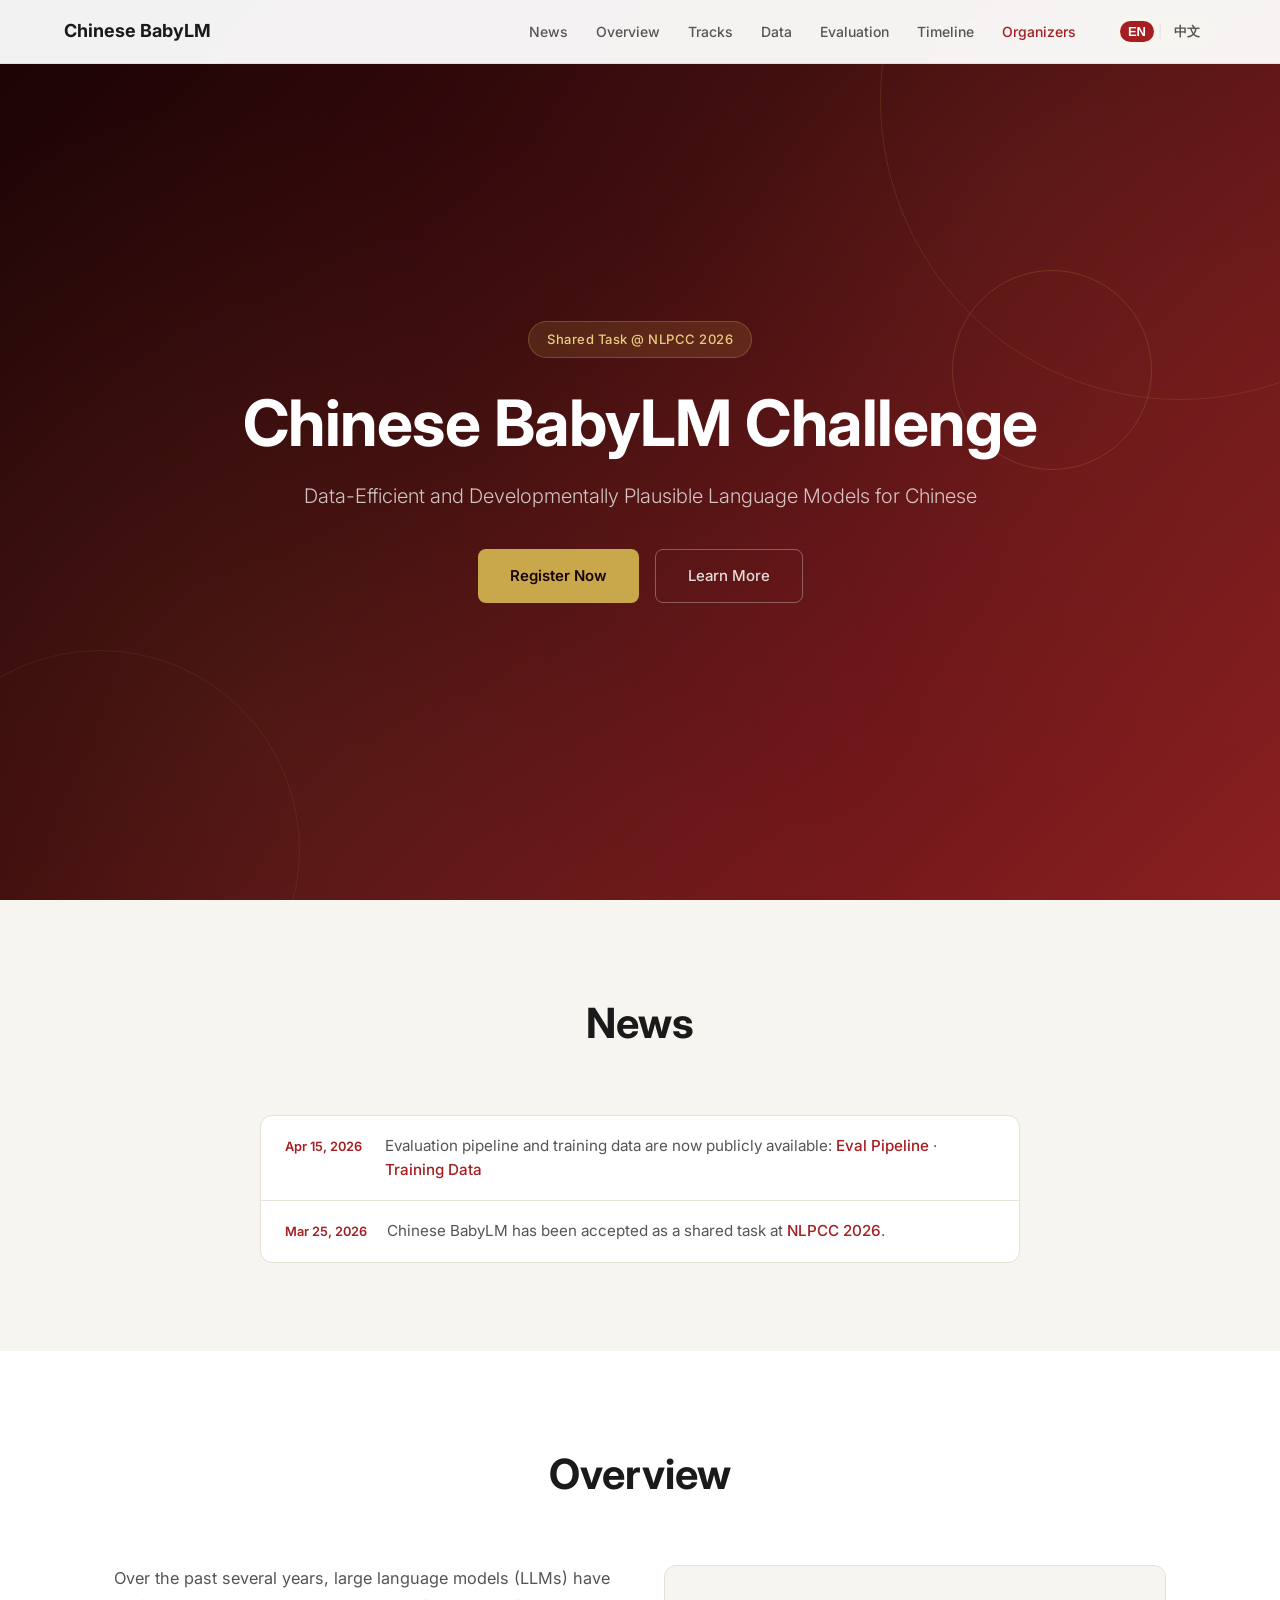
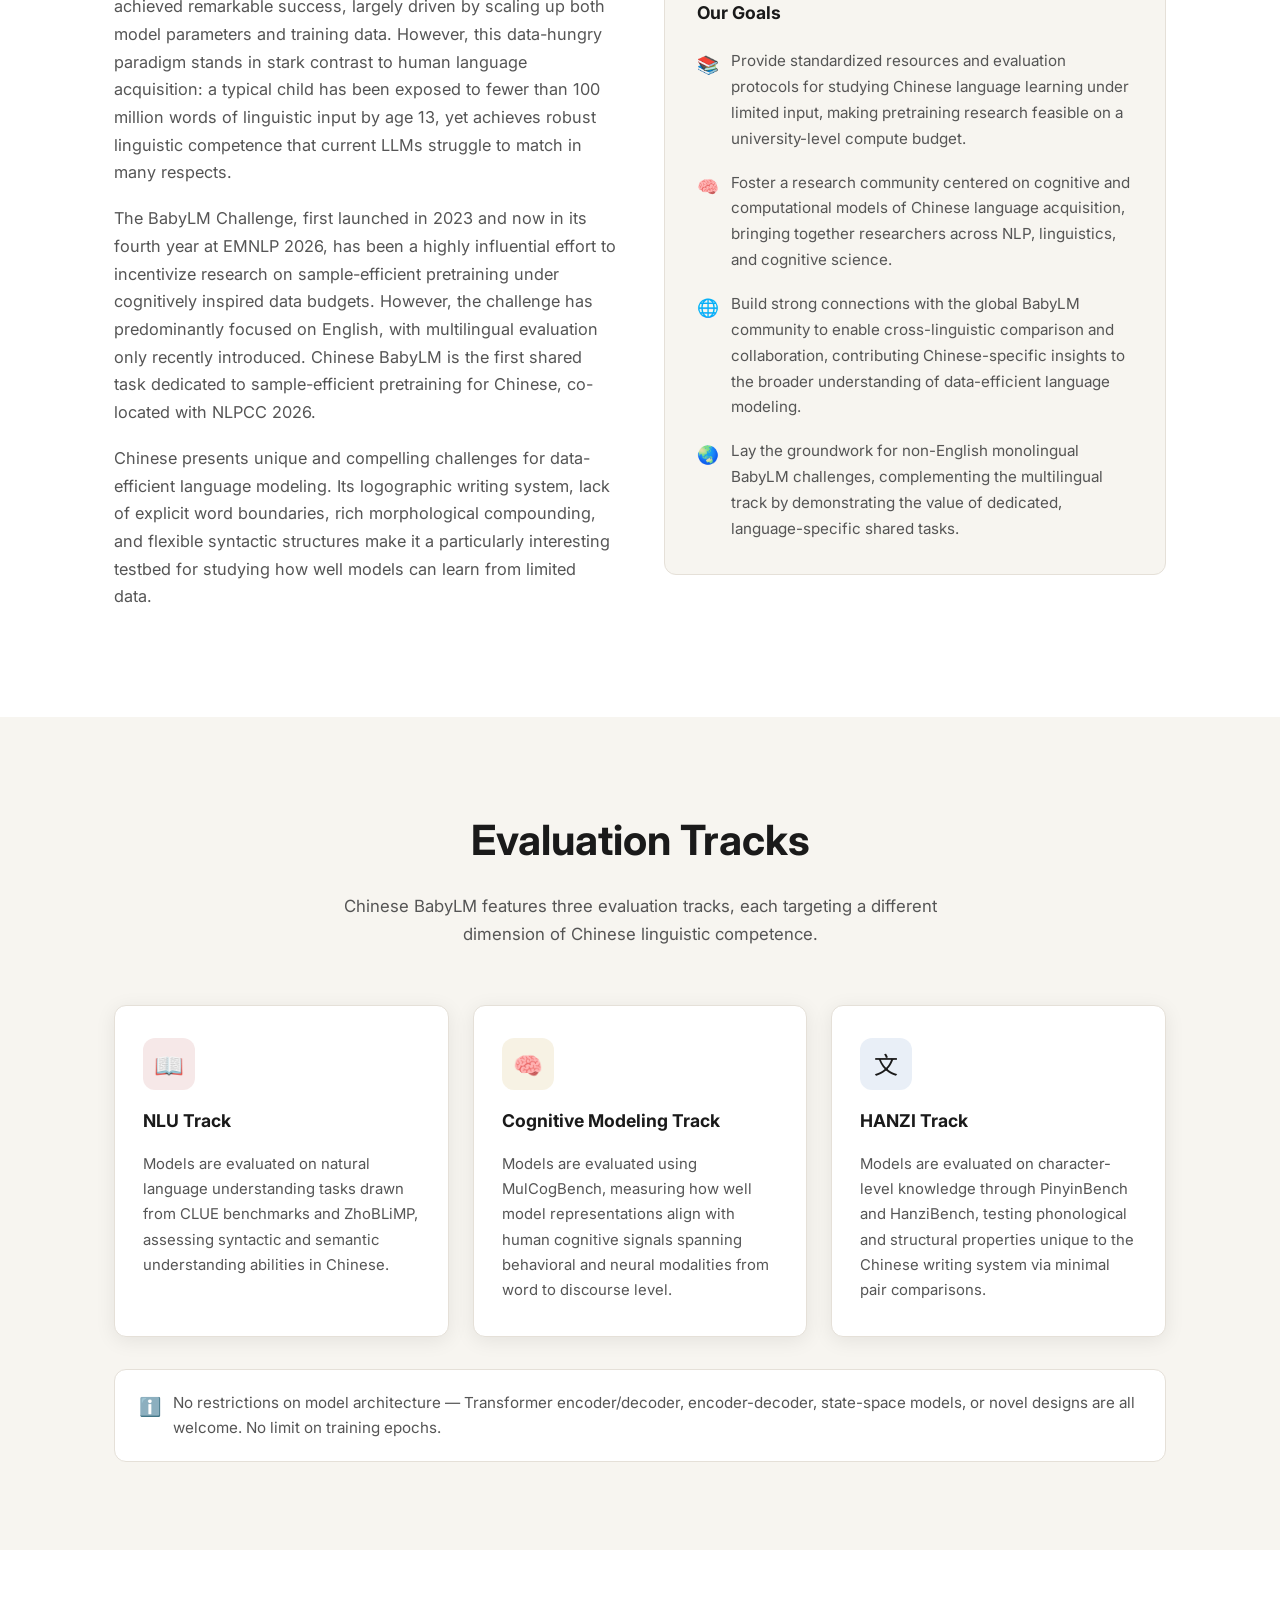
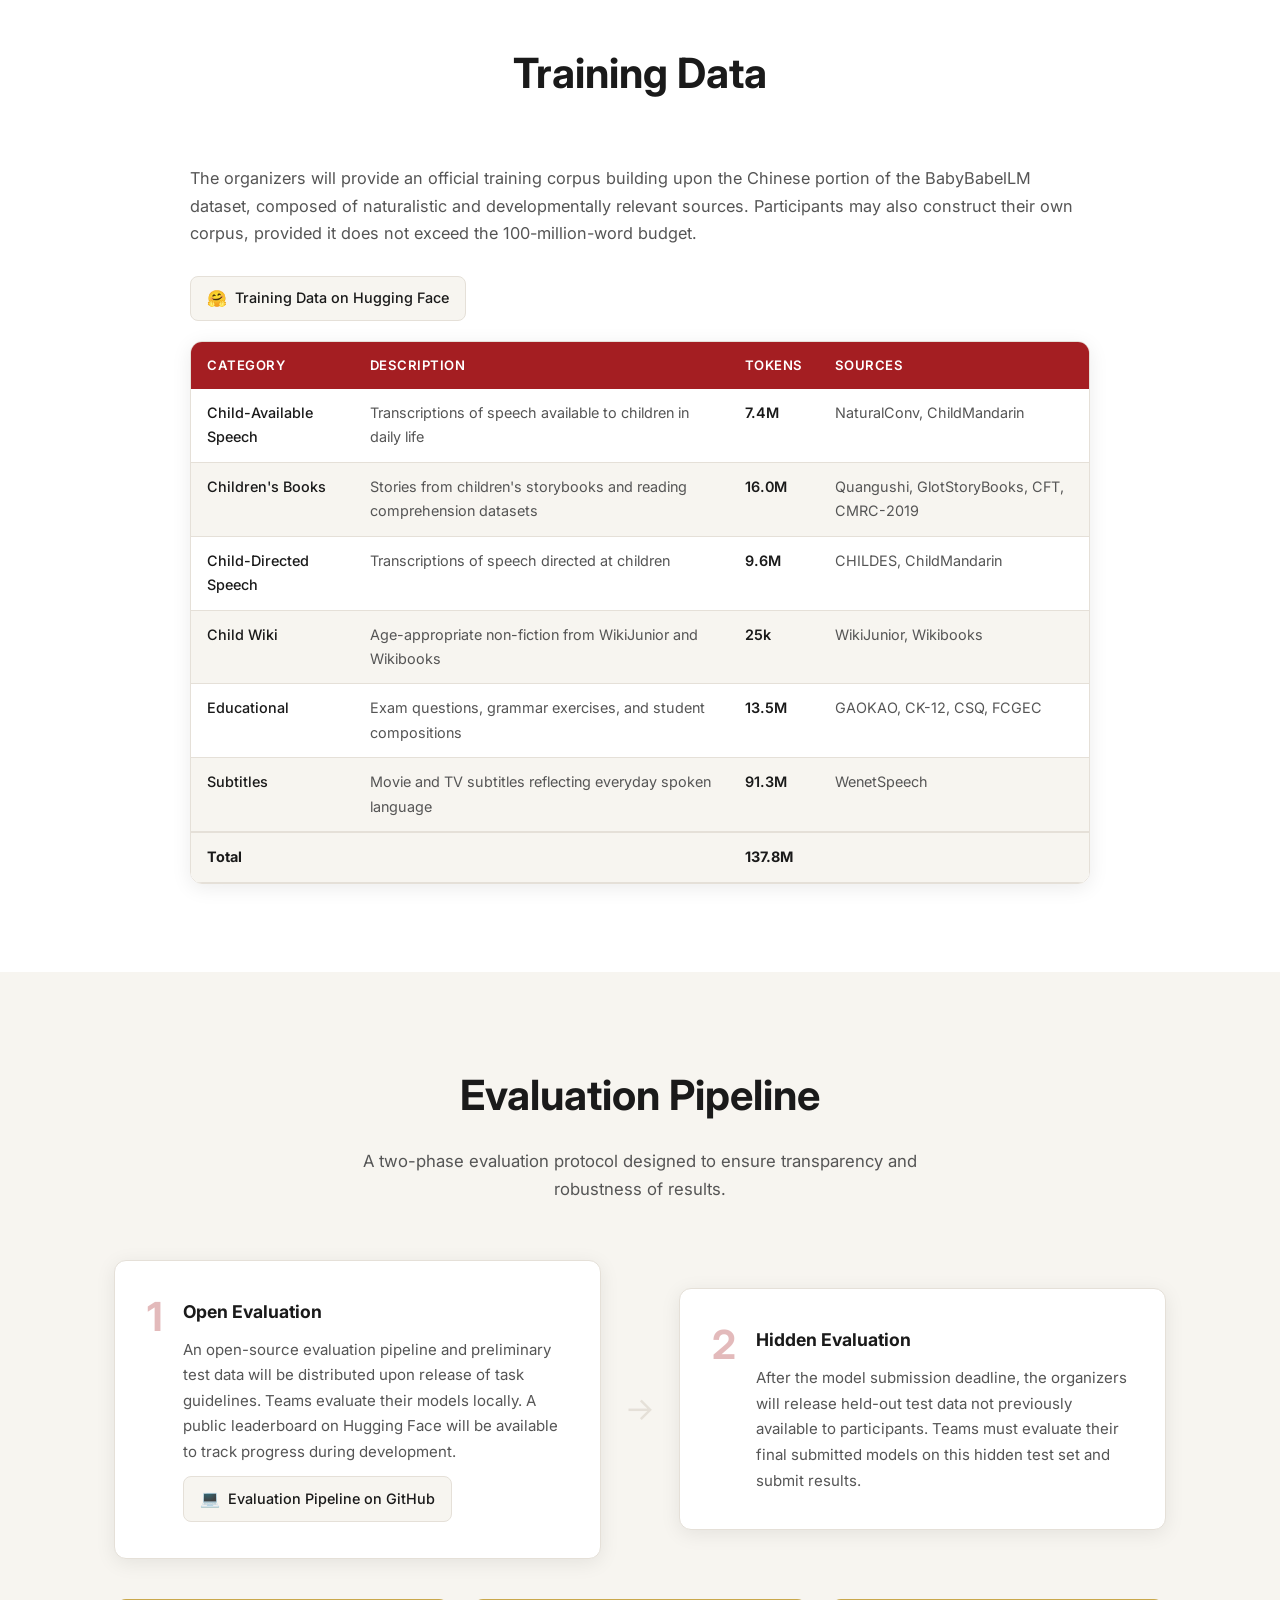
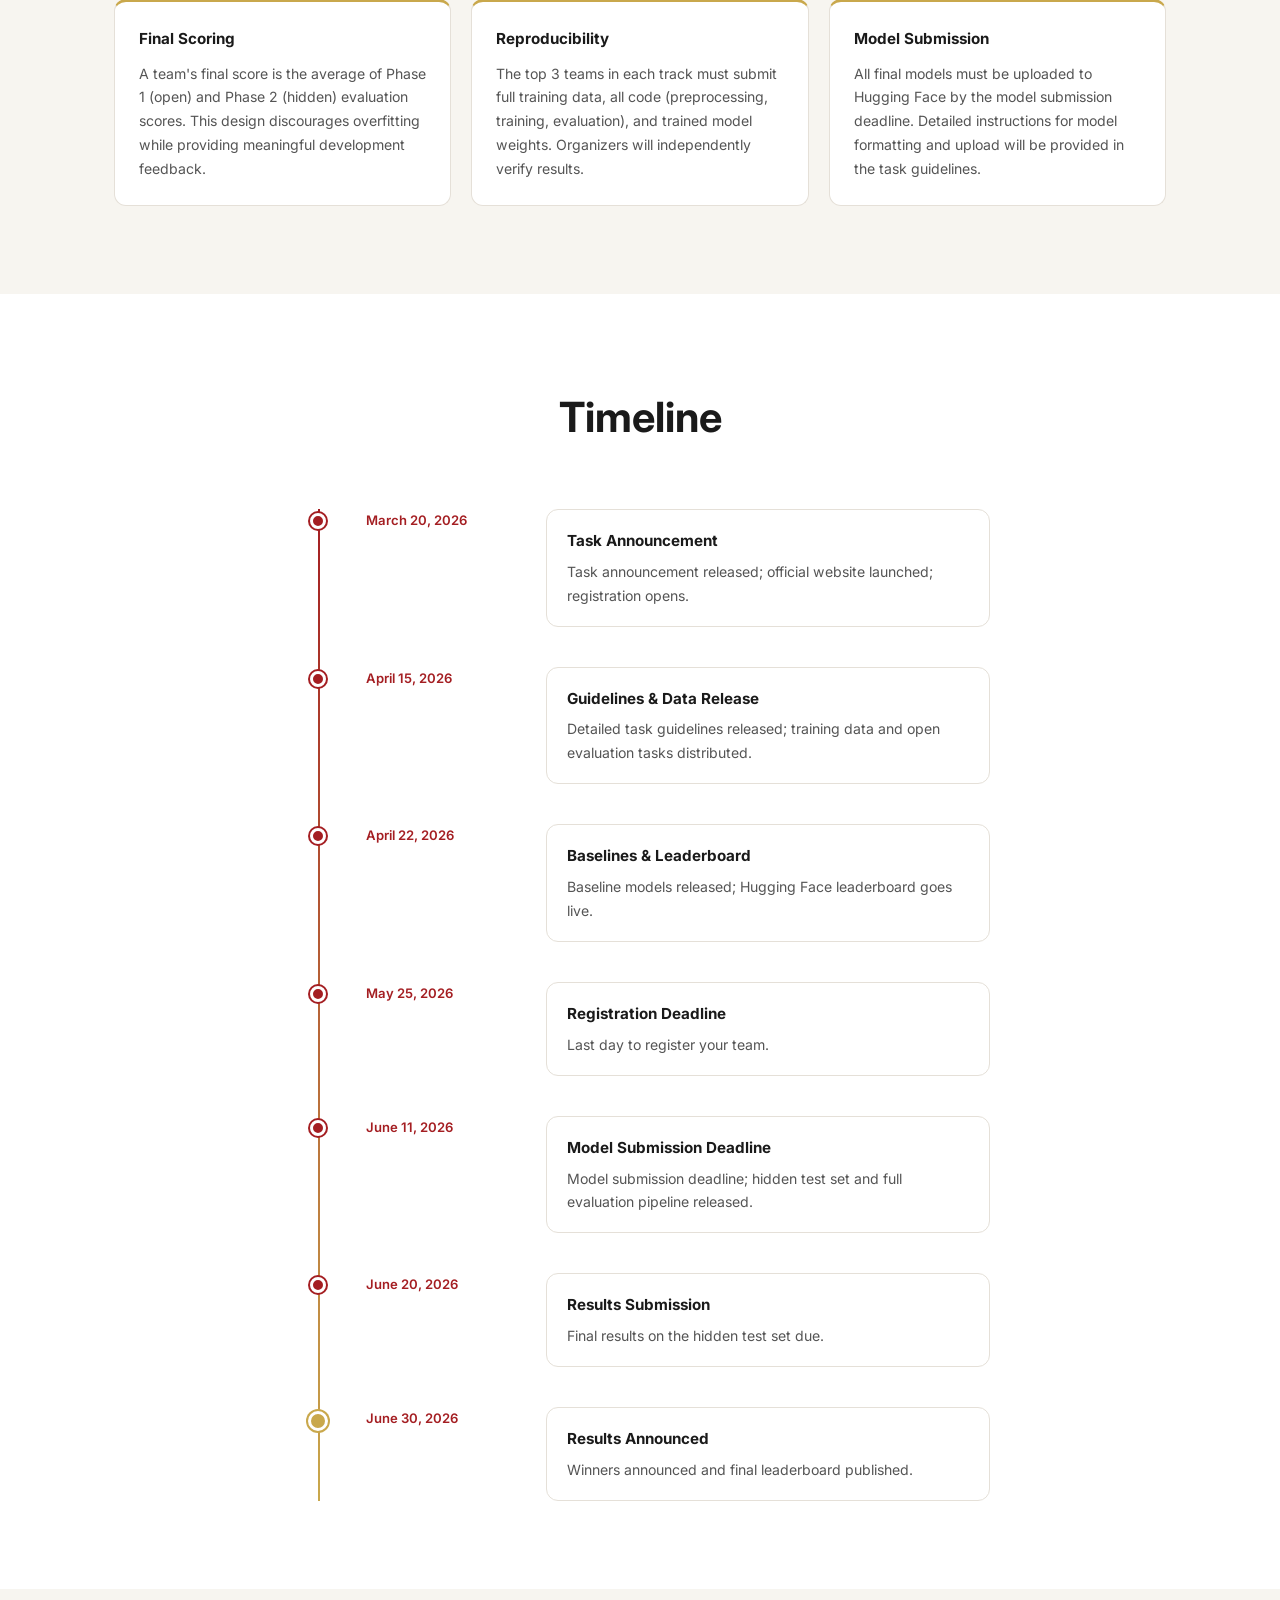
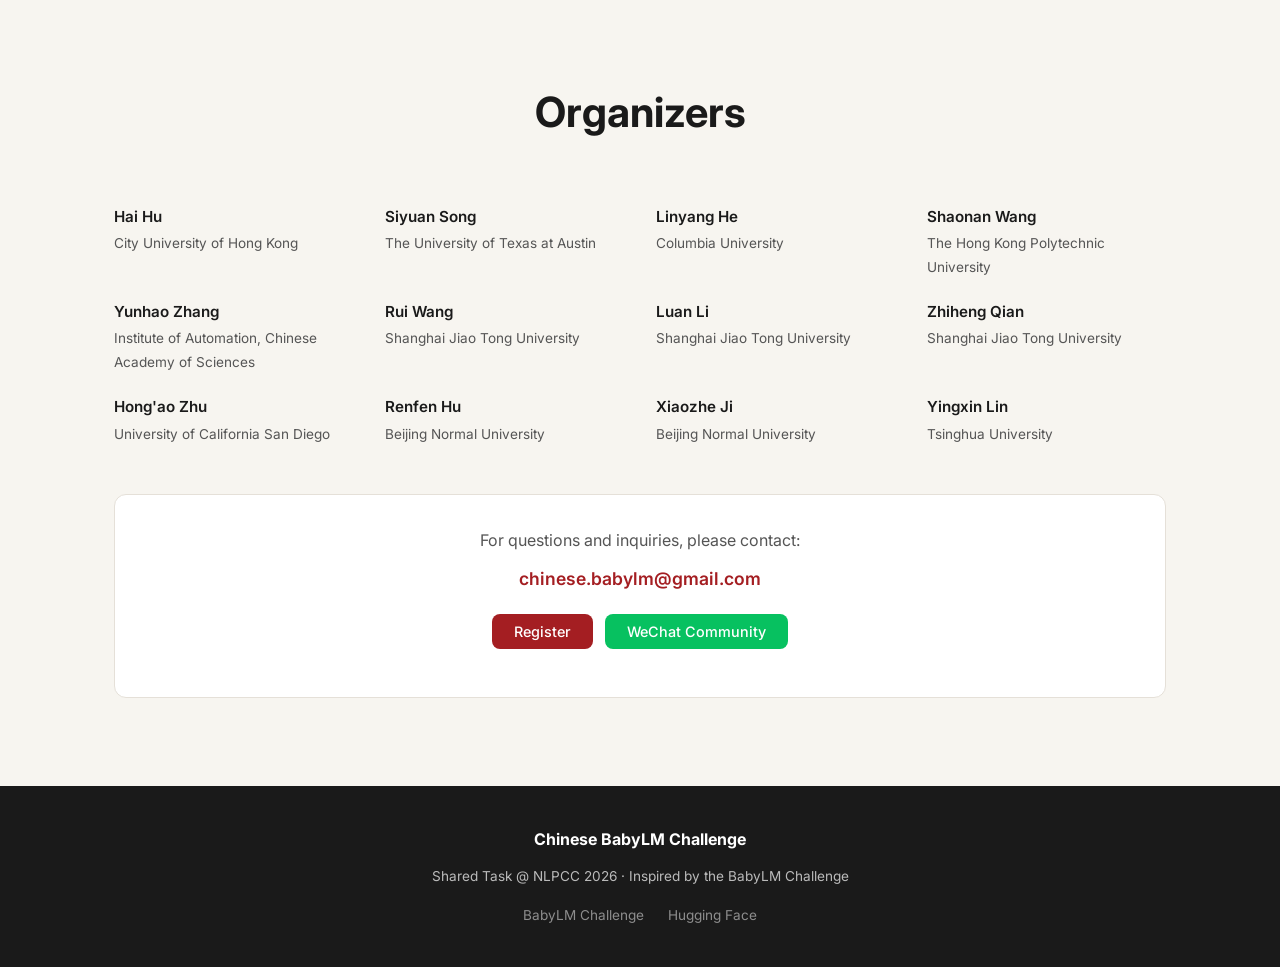
==== commit a562742e: "0415 update pipeline, data and wechat contact" ====
--- a/index.html
+++ b/index.html
@@ -18,6 +18,7 @@
         <span class="brand-text" data-en="Chinese BabyLM" data-zh="中文BabyLM">Chinese BabyLM</span>
       </a>
       <ul class="nav-links">
+        <li><a href="#news"      data-en="News"       data-zh="动态">News</a></li>
         <li><a href="#overview"  data-en="Overview"   data-zh="概述">Overview</a></li>
         <li><a href="#tracks"    data-en="Tracks"     data-zh="赛道">Tracks</a></li>
         <li><a href="#data"      data-en="Data"       data-zh="数据">Data</a></li>
@@ -48,8 +49,8 @@
         Data-Efficient and Developmentally Plausible Language Models for Chinese
       </p>
       <div class="hero-ctas">
-        <a href="#overview" class="cta-primary" data-en="Learn More" data-zh="了解更多">Learn More</a>
-        <a href="#timeline" class="cta-secondary" data-en="View Timeline" data-zh="查看时间表">View Timeline</a>
+        <button onclick="openModal('modal-register')" class="cta-primary" data-en="Register Now" data-zh="立即报名">Register Now</button>
+        <a href="#overview" class="cta-secondary" data-en="Learn More" data-zh="了解更多">Learn More</a>
       </div>
 
     </div>
@@ -59,6 +60,33 @@
       <div class="deco-circle c3"></div>
     </div>
   </header>
+
+  <!-- News -->
+  <section id="news" class="section section-alt">
+    <div class="container">
+      <div class="section-header">
+        <span class="section-tag" data-en="Announcements" data-zh="公告">Announcements</span>
+        <h2 data-en="News" data-zh="动态">News</h2>
+      </div>
+      <ul class="news-list">
+        <li class="news-item">
+          <span class="news-date">Apr 15, 2026</span>
+          <p class="news-text">
+            <span data-en="Evaluation pipeline and training data are now publicly available: " data-zh="评测流程和训练数据现已公开：">Evaluation pipeline and training data are now publicly available: </span>
+            <a href="https://github.com/SiyuanSong2004/chinese-babylm-eval-pipeline" target="_blank" rel="noopener" data-en="Eval Pipeline" data-zh="评测流程">Eval Pipeline</a>
+            <span> · </span>
+            <a href="https://huggingface.co/datasets/chinese-babylm-org/babylm-zho-100M" target="_blank" rel="noopener" data-en="Training Data" data-zh="训练数据">Training Data</a>
+          </p>
+        </li>
+        <li class="news-item">
+          <span class="news-date">Mar 25, 2026</span>
+          <p class="news-text">
+            <span data-en="Chinese BabyLM has been accepted as a shared task at " data-zh="Chinese BabyLM已被接受为">Chinese BabyLM has been accepted as a shared task at </span><a href="NLPCC_2026_URL_HERE" target="_blank" rel="noopener">NLPCC 2026</a><span data-en="." data-zh="的共享任务。">.</span>
+          </p>
+        </li>
+      </ul>
+    </div>
+  </section>
 
   <!-- Overview -->
   <section id="overview" class="section">
@@ -186,6 +214,12 @@
              data-zh="组织方将提供基于BabyBabelLM数据集中文部分构建的官方训练语料库，涵盖自然且符合发展规律的多类来源。参赛者也可自行构建训练语料，但不得超过1亿词的预算。">
             The organizers will provide an official training corpus building upon the Chinese portion of the BabyBabelLM dataset, composed of naturalistic and developmentally relevant sources. Participants may also construct their own corpus, provided it does not exceed the 100-million-word budget.
           </p>
+          <div class="resource-link-row">
+            <a href="https://huggingface.co/datasets/chinese-babylm-org/babylm-zho-100M" target="_blank" rel="noopener" class="resource-link">
+              <span class="resource-link-icon">&#x1F917;</span>
+              <span data-en="Training Data on Hugging Face" data-zh="Hugging Face 训练数据">Training Data on Hugging Face</span>
+            </a>
+          </div>
           <div class="corpus-table-wrap">
             <table class="corpus-table">
               <thead>
@@ -268,6 +302,10 @@
                data-zh="任务指南发布后，将分发开源评测流程和初步测试数据。参赛队伍在本地评测模型。Hugging Face公开排行榜将供开发阶段跟踪进展。">
               An open-source evaluation pipeline and preliminary test data will be distributed upon release of task guidelines. Teams evaluate their models locally. A public leaderboard on Hugging Face will be available to track progress during development.
             </p>
+            <a href="https://github.com/SiyuanSong2004/chinese-babylm-eval-pipeline" target="_blank" rel="noopener" class="resource-link" style="margin-top:12px;">
+              <span class="resource-link-icon">&#x1F4BB;</span>
+              <span data-en="Evaluation Pipeline on GitHub" data-zh="GitHub 评测流程">Evaluation Pipeline on GitHub</span>
+            </a>
           </div>
         </div>
         <div class="eval-arrow">&#8594;</div>
@@ -457,6 +495,10 @@
       <div class="contact-block">
         <p data-en="For questions and inquiries, please contact:" data-zh="如有问题，请联系：">For questions and inquiries, please contact:</p>
         <a href="mailto:chinese.babylm@gmail.com" class="contact-email">chinese.babylm@gmail.com</a>
+        <div class="contact-links">
+          <button onclick="openModal('modal-register')" class="contact-action-btn" data-en="Register" data-zh="立即报名">Register</button>
+          <button onclick="openModal('modal-wechat')" class="contact-action-btn contact-action-btn--wechat" data-en="WeChat Community" data-zh="微信交流群">WeChat Community</button>
+        </div>
       </div>
     </div>
   </section>
@@ -481,6 +523,35 @@
     </div>
   </footer>
 
+  <!-- Register Modal -->
+  <div id="modal-register" class="modal-overlay" onclick="closeModalOutside(event, 'modal-register')">
+    <div class="modal-box">
+      <button class="modal-close" onclick="closeModal('modal-register')">&times;</button>
+      <h3 class="modal-title" data-en="Register" data-zh="立即报名">Register</h3>
+      <p class="modal-desc" data-en="Choose your preferred registration platform:" data-zh="请选择报名方式：">Choose your preferred registration platform:</p>
+      <div class="modal-links">
+        <a href="https://forms.gle/bBVZmoov72dyj6eF8" target="_blank" rel="noopener" class="modal-link-btn">
+          <span class="modal-link-icon">&#x1F4DD;</span>
+          <span data-en="Google Forms" data-zh="Google 表单">Google Forms</span>
+        </a>
+        <a href="https://v.wjx.cn/vm/Q91FRt0.aspx" target="_blank" rel="noopener" class="modal-link-btn">
+          <span class="modal-link-icon">&#x1F4DD;</span>
+          <span data-en="Wenjuanxing (问卷星)" data-zh="问卷星">Wenjuanxing (问卷星)</span>
+        </a>
+      </div>
+    </div>
+  </div>
+
+  <!-- WeChat Modal -->
+  <div id="modal-wechat" class="modal-overlay" onclick="closeModalOutside(event, 'modal-wechat')">
+    <div class="modal-box">
+      <button class="modal-close" onclick="closeModal('modal-wechat')">&times;</button>
+      <h3 class="modal-title" data-en="WeChat Community" data-zh="微信交流群">WeChat Community</h3>
+      <img src="links&photos/siyuan-wechat.jpeg" alt="WeChat QR Code" class="modal-qr" />
+      <p class="modal-desc" data-en="Add contact and mention: 加Chinese BabyLM交流群" data-zh="添加联系人，注明加Chinese BabyLM交流群">添加联系人，注明加Chinese BabyLM交流群</p>
+    </div>
+  </div>
+
   <script src="script.js"></script>
 </body>
 </html>
--- a/style.css
+++ b/style.css
@@ -294,7 +294,7 @@
   margin-bottom: 56px;
 }
 .section-tag {
-  display: inline-block;
+  display: none;
   font-size: 12px;
   font-weight: 600;
   letter-spacing: 1.5px;
@@ -314,6 +314,41 @@
   color: var(--mid);
   font-size: 1.05rem;
 }
+
+/* ─── News ─────────────────────────────────────────────────────────── */
+.news-list {
+  list-style: none;
+  max-width: 760px;
+  margin: 0 auto;
+  display: flex;
+  flex-direction: column;
+  gap: 0;
+  border: 1px solid var(--border);
+  border-radius: var(--radius);
+  overflow: hidden;
+  background: var(--card-bg);
+}
+.news-item {
+  display: flex;
+  align-items: baseline;
+  gap: 20px;
+  padding: 18px 24px;
+  border-bottom: 1px solid var(--border);
+}
+.news-item:last-child { border-bottom: none; }
+.news-date {
+  font-size: 0.8rem;
+  font-weight: 600;
+  color: var(--red);
+  white-space: nowrap;
+  min-width: 80px;
+}
+.news-text {
+  font-size: 0.95rem;
+  color: var(--mid);
+  line-height: 1.6;
+}
+.news-text a { color: var(--red); font-weight: 500; }
 
 /* ─── Overview ─────────────────────────────────────────────────────── */
 .overview-grid {
@@ -612,6 +647,144 @@
   font-size: 1.1rem;
   font-weight: 600;
   color: var(--red);
+  display: block;
+  margin-bottom: 20px;
+}
+.contact-links {
+  display: flex;
+  gap: 12px;
+  justify-content: center;
+  flex-wrap: wrap;
+  margin-bottom: 16px;
+}
+.contact-action-btn {
+  display: inline-block;
+  background: var(--red);
+  color: #fff;
+  padding: 9px 22px;
+  border-radius: 8px;
+  font-size: 0.9rem;
+  font-weight: 500;
+  text-decoration: none;
+  transition: background 0.2s;
+}
+.contact-action-btn:hover { background: var(--red-light); text-decoration: none; }
+.wechat-note {
+  font-size: 0.88rem;
+  color: var(--mid);
+  margin-top: 4px;
+}
+.resource-link-row {
+  margin-bottom: 20px;
+}
+.resource-link {
+  display: inline-flex;
+  align-items: center;
+  gap: 8px;
+  background: var(--light);
+  border: 1px solid var(--border);
+  border-radius: 8px;
+  padding: 8px 16px;
+  font-size: 0.9rem;
+  font-weight: 500;
+  color: var(--dark);
+  text-decoration: none;
+  transition: border-color 0.2s, background 0.2s;
+}
+.resource-link:hover { border-color: var(--red); background: #fff; text-decoration: none; }
+.resource-link-icon { font-size: 1rem; }
+
+/* Make hero Register Now button match cta-primary visually */
+button.cta-primary {
+  cursor: pointer;
+  font-family: inherit;
+  border: none;
+}
+button.contact-action-btn {
+  cursor: pointer;
+  font-family: inherit;
+  border: none;
+}
+.contact-action-btn--wechat {
+  background: #07C160;
+}
+.contact-action-btn--wechat:hover { background: #06a050; }
+
+/* ─── Modals ───────────────────────────────────────────────────────── */
+.modal-overlay {
+  display: none;
+  position: fixed;
+  inset: 0;
+  background: rgba(0,0,0,0.55);
+  z-index: 2000;
+  align-items: center;
+  justify-content: center;
+  padding: 24px;
+}
+.modal-overlay.modal-open { display: flex; }
+
+.modal-box {
+  background: var(--white);
+  border-radius: var(--radius);
+  padding: 36px 32px;
+  max-width: 400px;
+  width: 100%;
+  position: relative;
+  text-align: center;
+  box-shadow: 0 20px 60px rgba(0,0,0,0.25);
+}
+.modal-close {
+  position: absolute;
+  top: 14px; right: 16px;
+  background: none;
+  border: none;
+  font-size: 22px;
+  cursor: pointer;
+  color: var(--mid);
+  line-height: 1;
+}
+.modal-close:hover { color: var(--dark); }
+.modal-title {
+  font-size: 1.2rem;
+  font-weight: 700;
+  margin-bottom: 10px;
+  color: var(--dark);
+}
+.modal-desc {
+  color: var(--mid);
+  font-size: 0.92rem;
+  margin-bottom: 20px;
+}
+.modal-links {
+  display: flex;
+  flex-direction: column;
+  gap: 12px;
+}
+.modal-link-btn {
+  display: flex;
+  align-items: center;
+  justify-content: center;
+  gap: 10px;
+  background: var(--light);
+  border: 1px solid var(--border);
+  border-radius: 8px;
+  padding: 12px 20px;
+  font-size: 0.95rem;
+  font-weight: 500;
+  color: var(--dark);
+  text-decoration: none;
+  transition: border-color 0.2s, background 0.2s;
+}
+.modal-link-btn:hover { border-color: var(--red); background: #fff; text-decoration: none; }
+.modal-link-icon { font-size: 1.1rem; }
+.modal-qr {
+  width: 180px;
+  height: 180px;
+  object-fit: contain;
+  margin: 0 auto 16px;
+  display: block;
+  border-radius: 8px;
+  border: 1px solid var(--border);
 }
 
 /* ─── Footer ───────────────────────────────────────────────────────── */
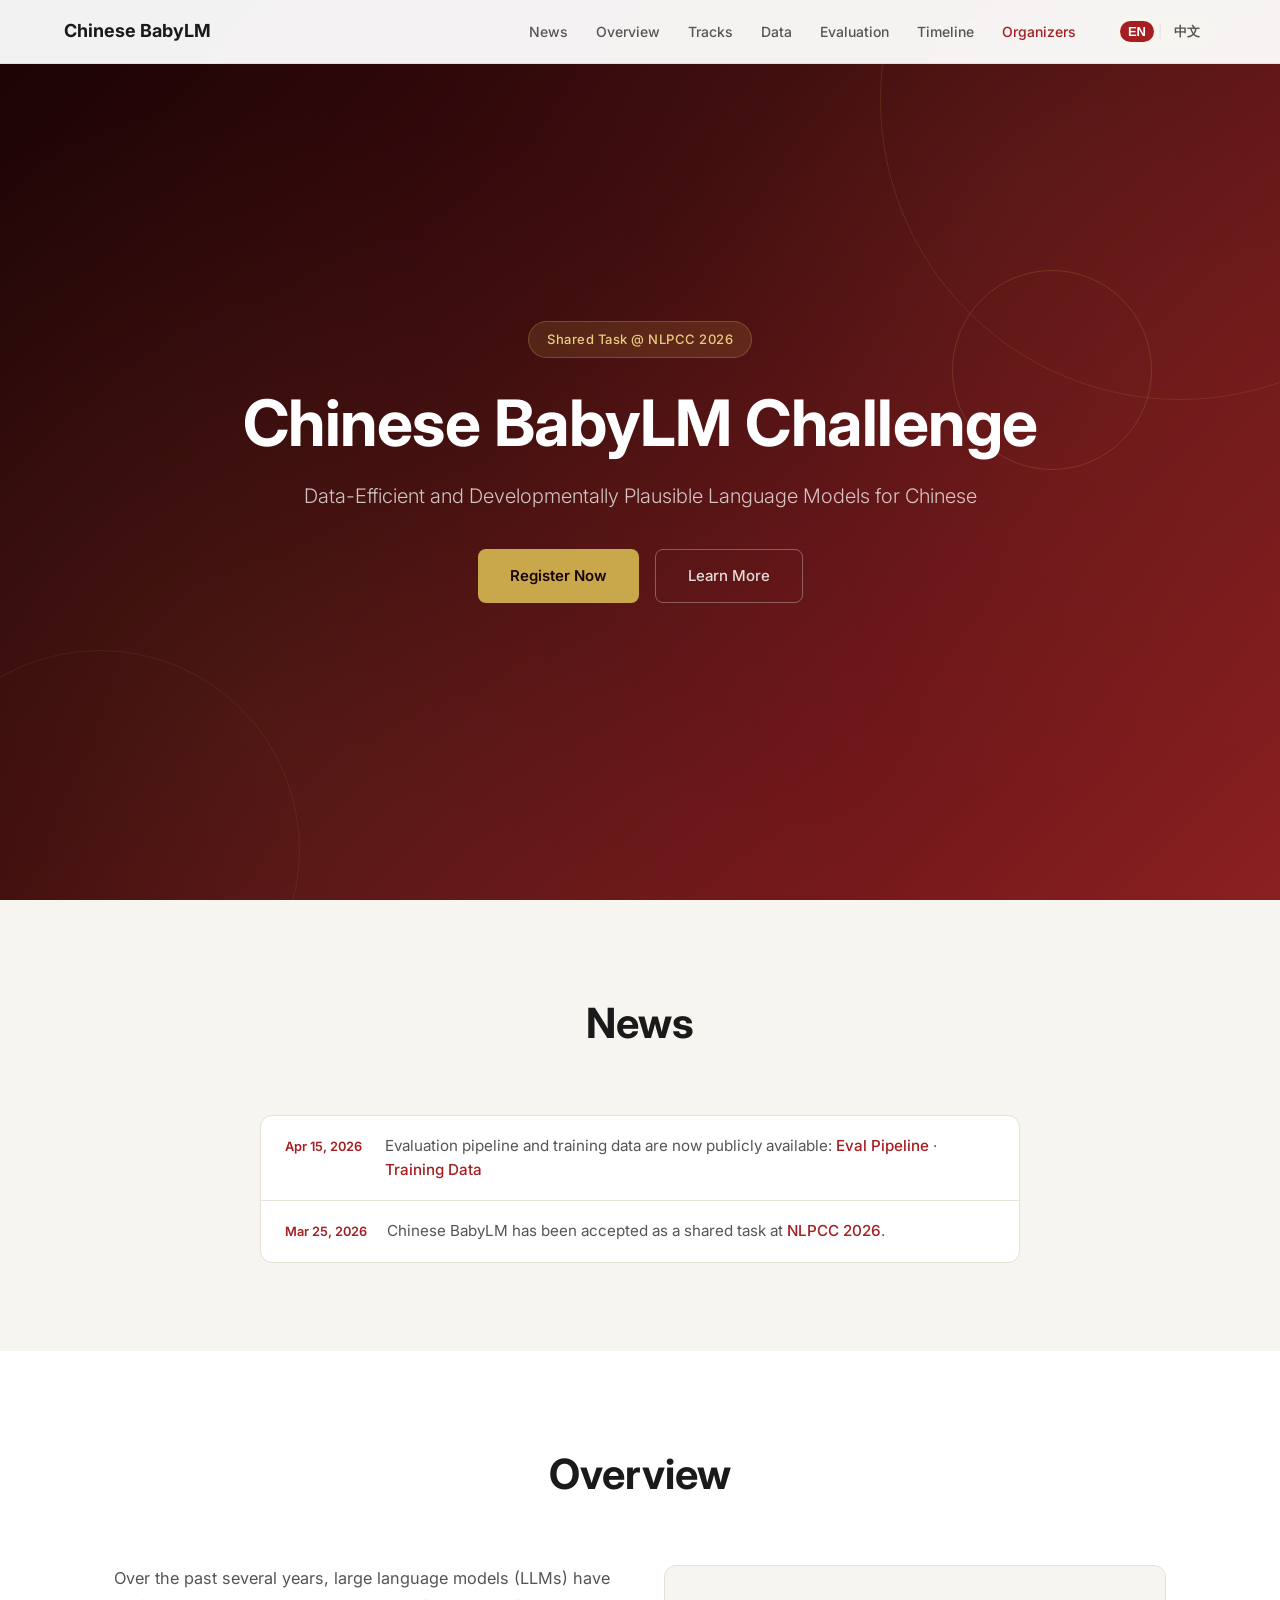
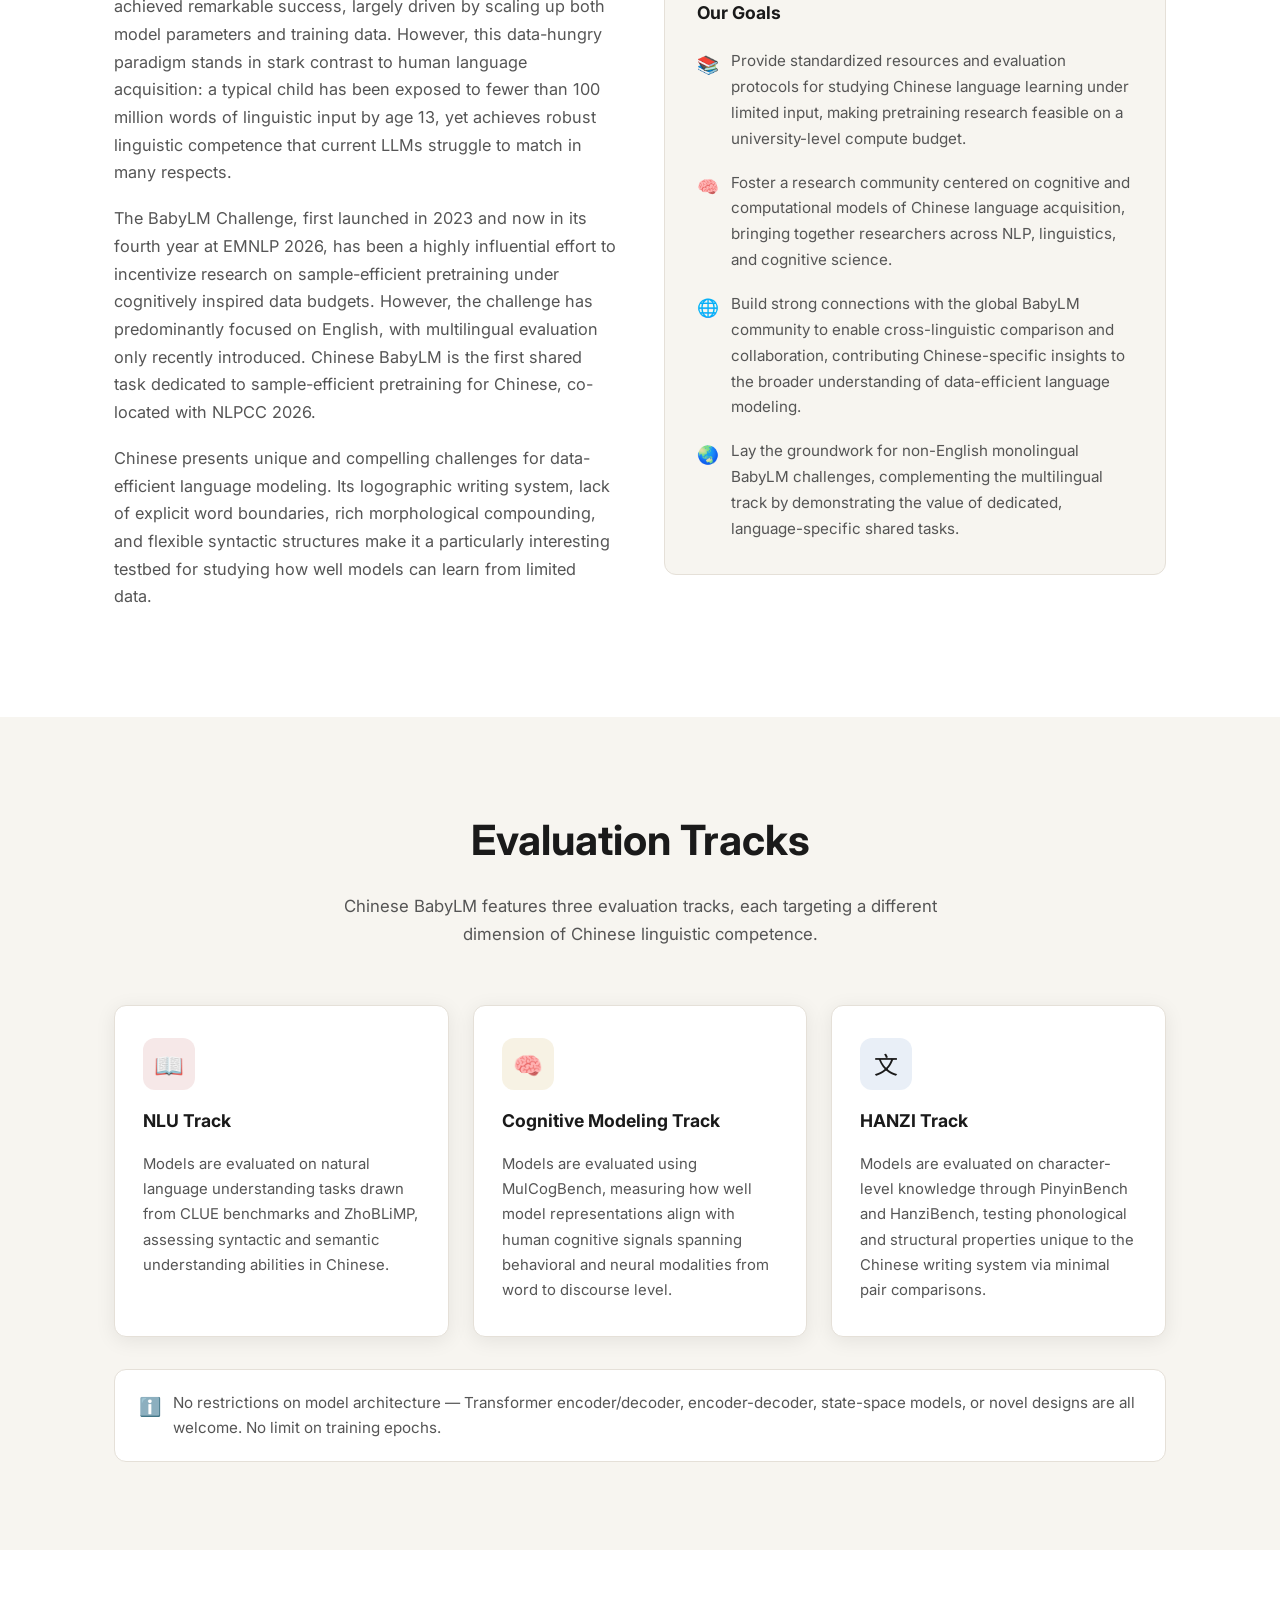
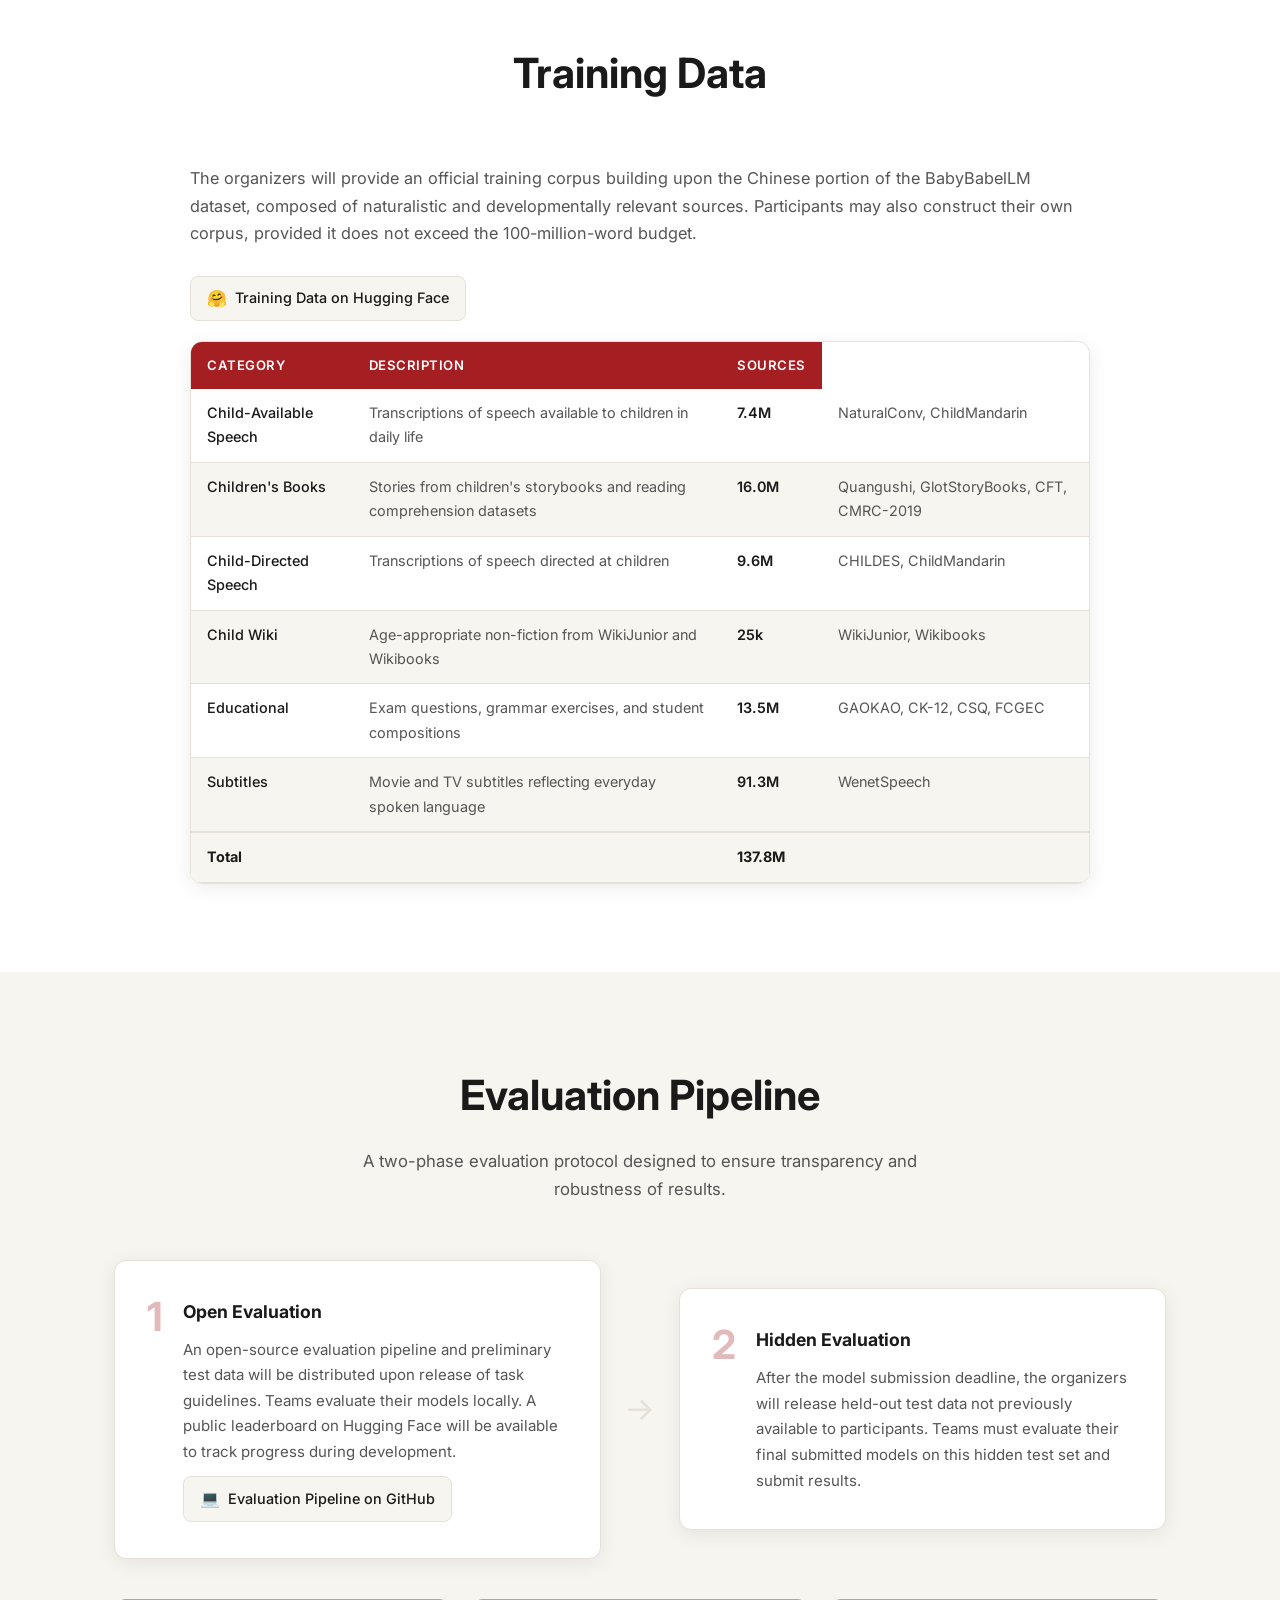
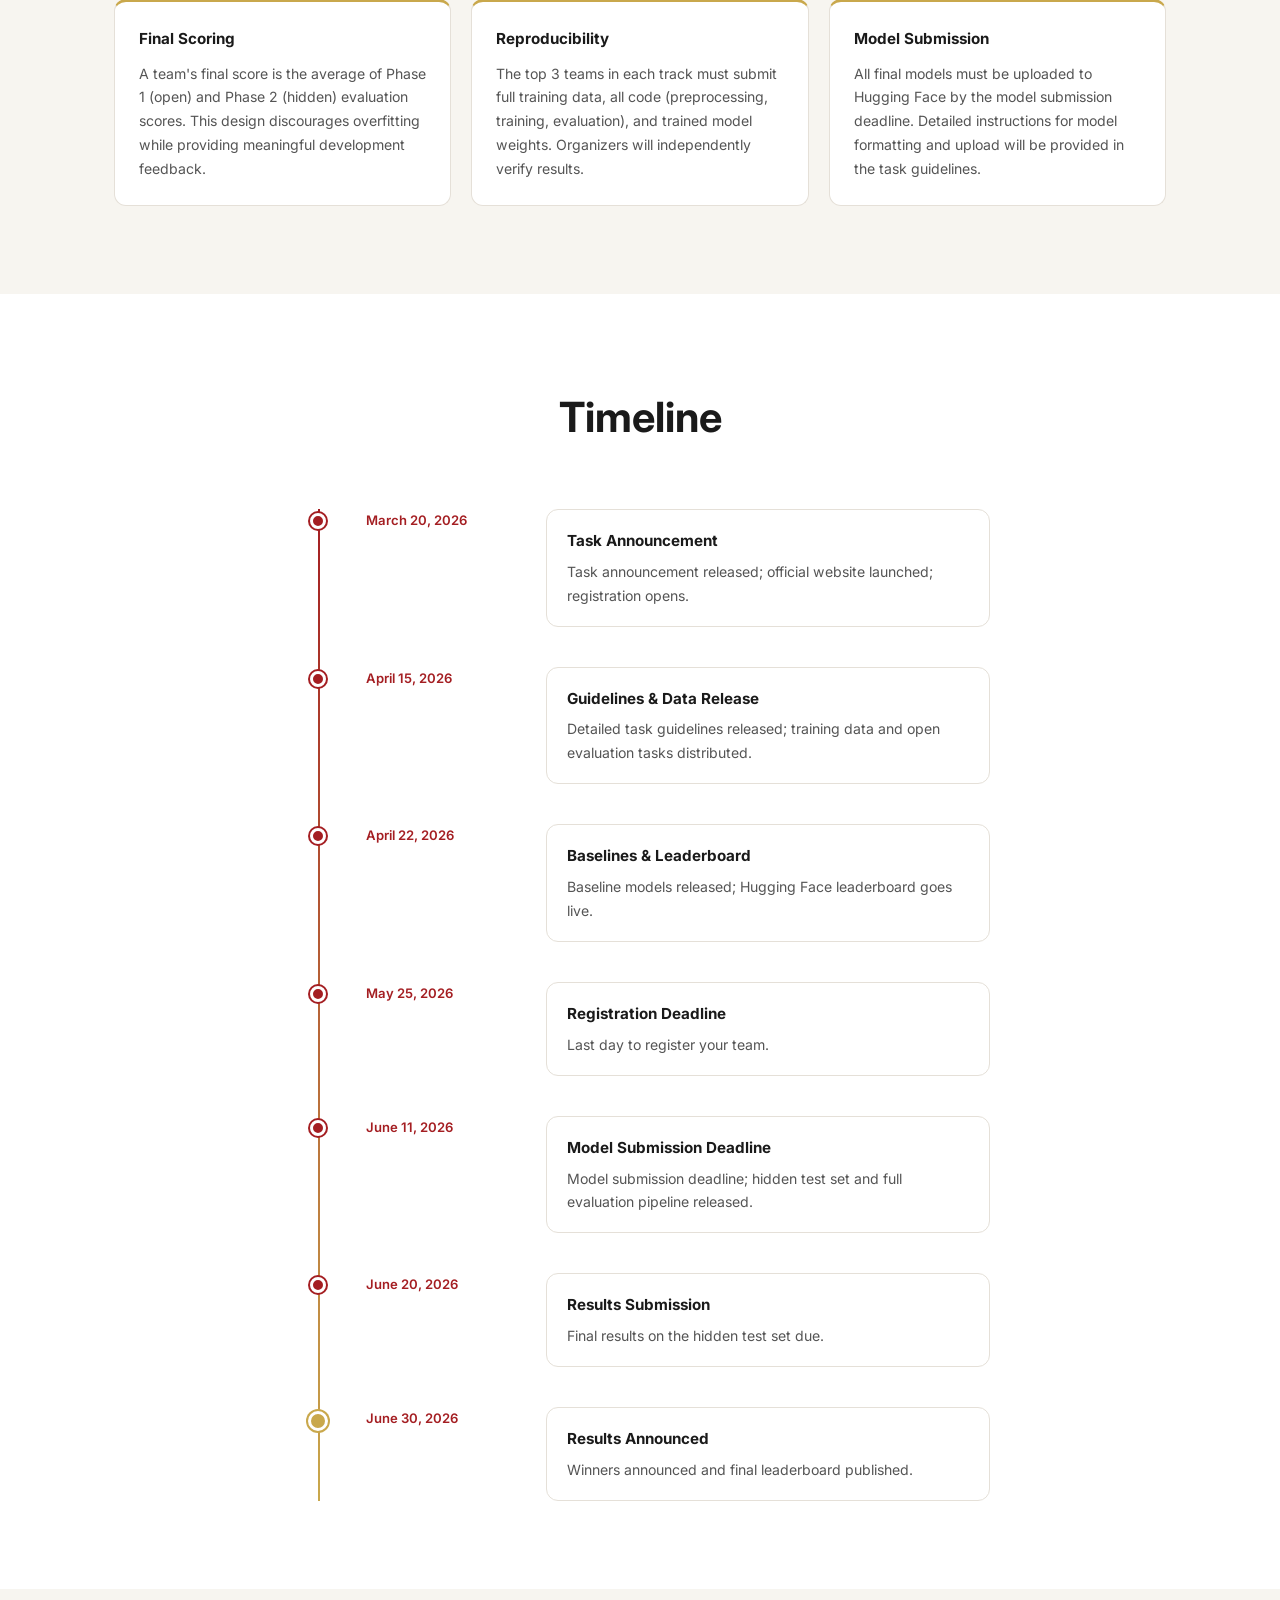
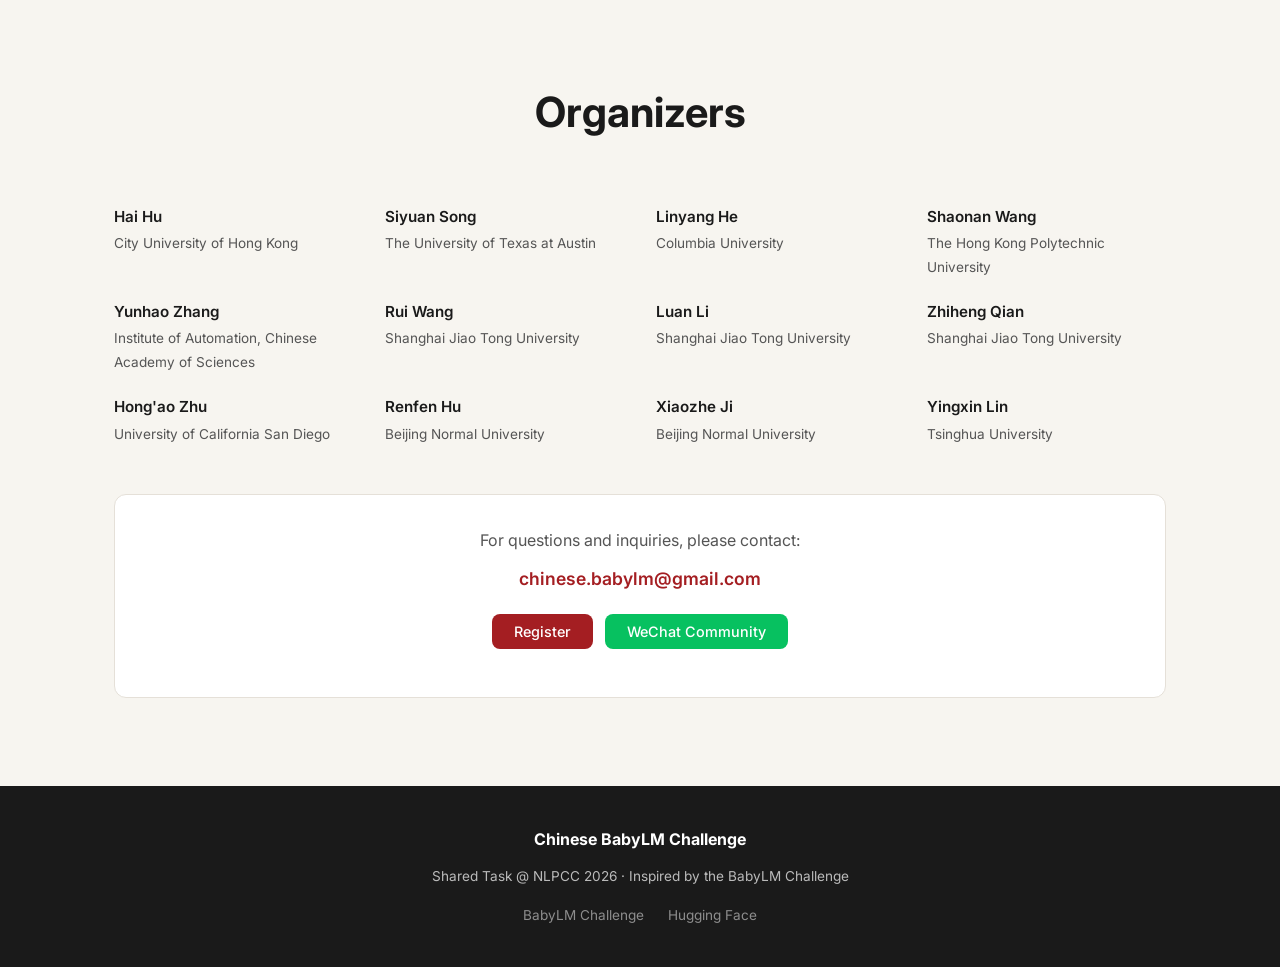
==== commit ef25b770: "Update index.html" ====
--- a/index.html
+++ b/index.html
@@ -226,7 +226,6 @@
                 <tr>
                   <th data-en="Category" data-zh="类别">Category</th>
                   <th data-en="Description" data-zh="描述">Description</th>
-                  <th data-en="Tokens" data-zh="词元数">Tokens</th>
                   <th data-en="Sources" data-zh="来源">Sources</th>
                 </tr>
               </thead>
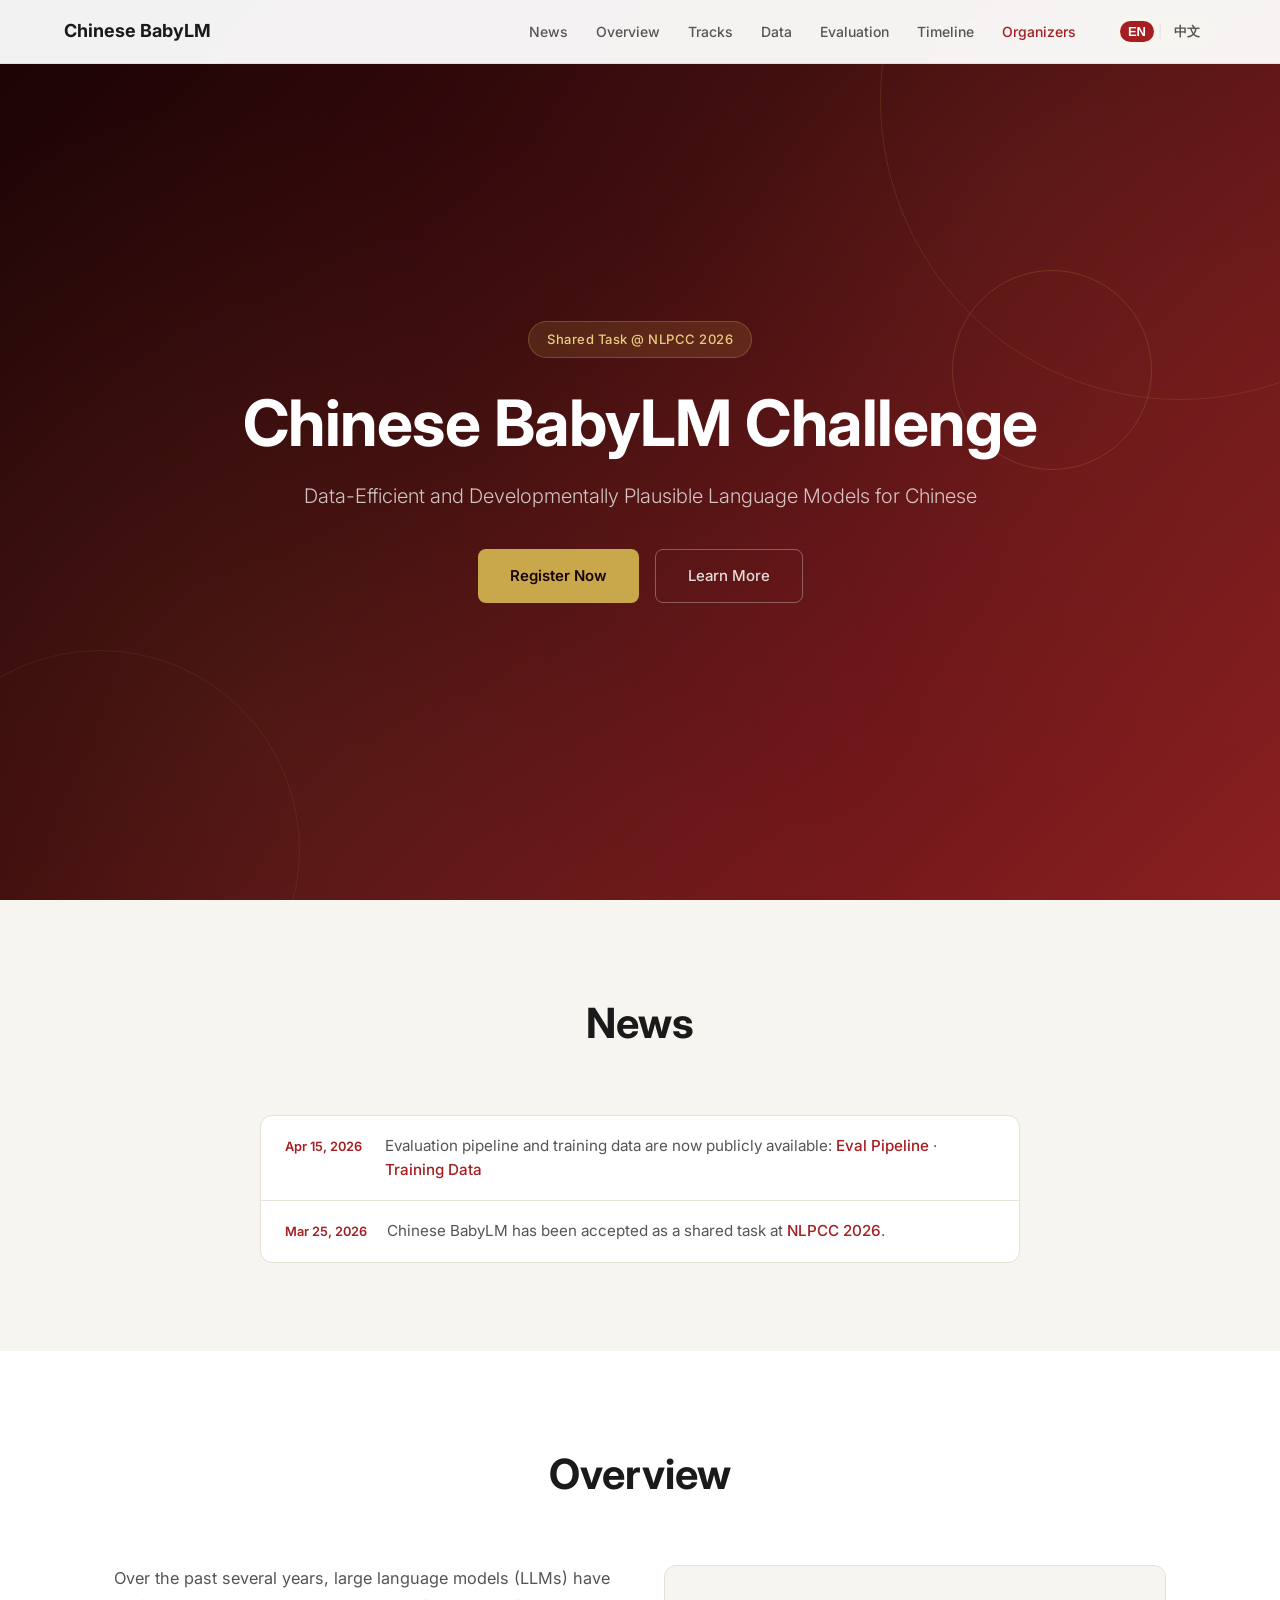
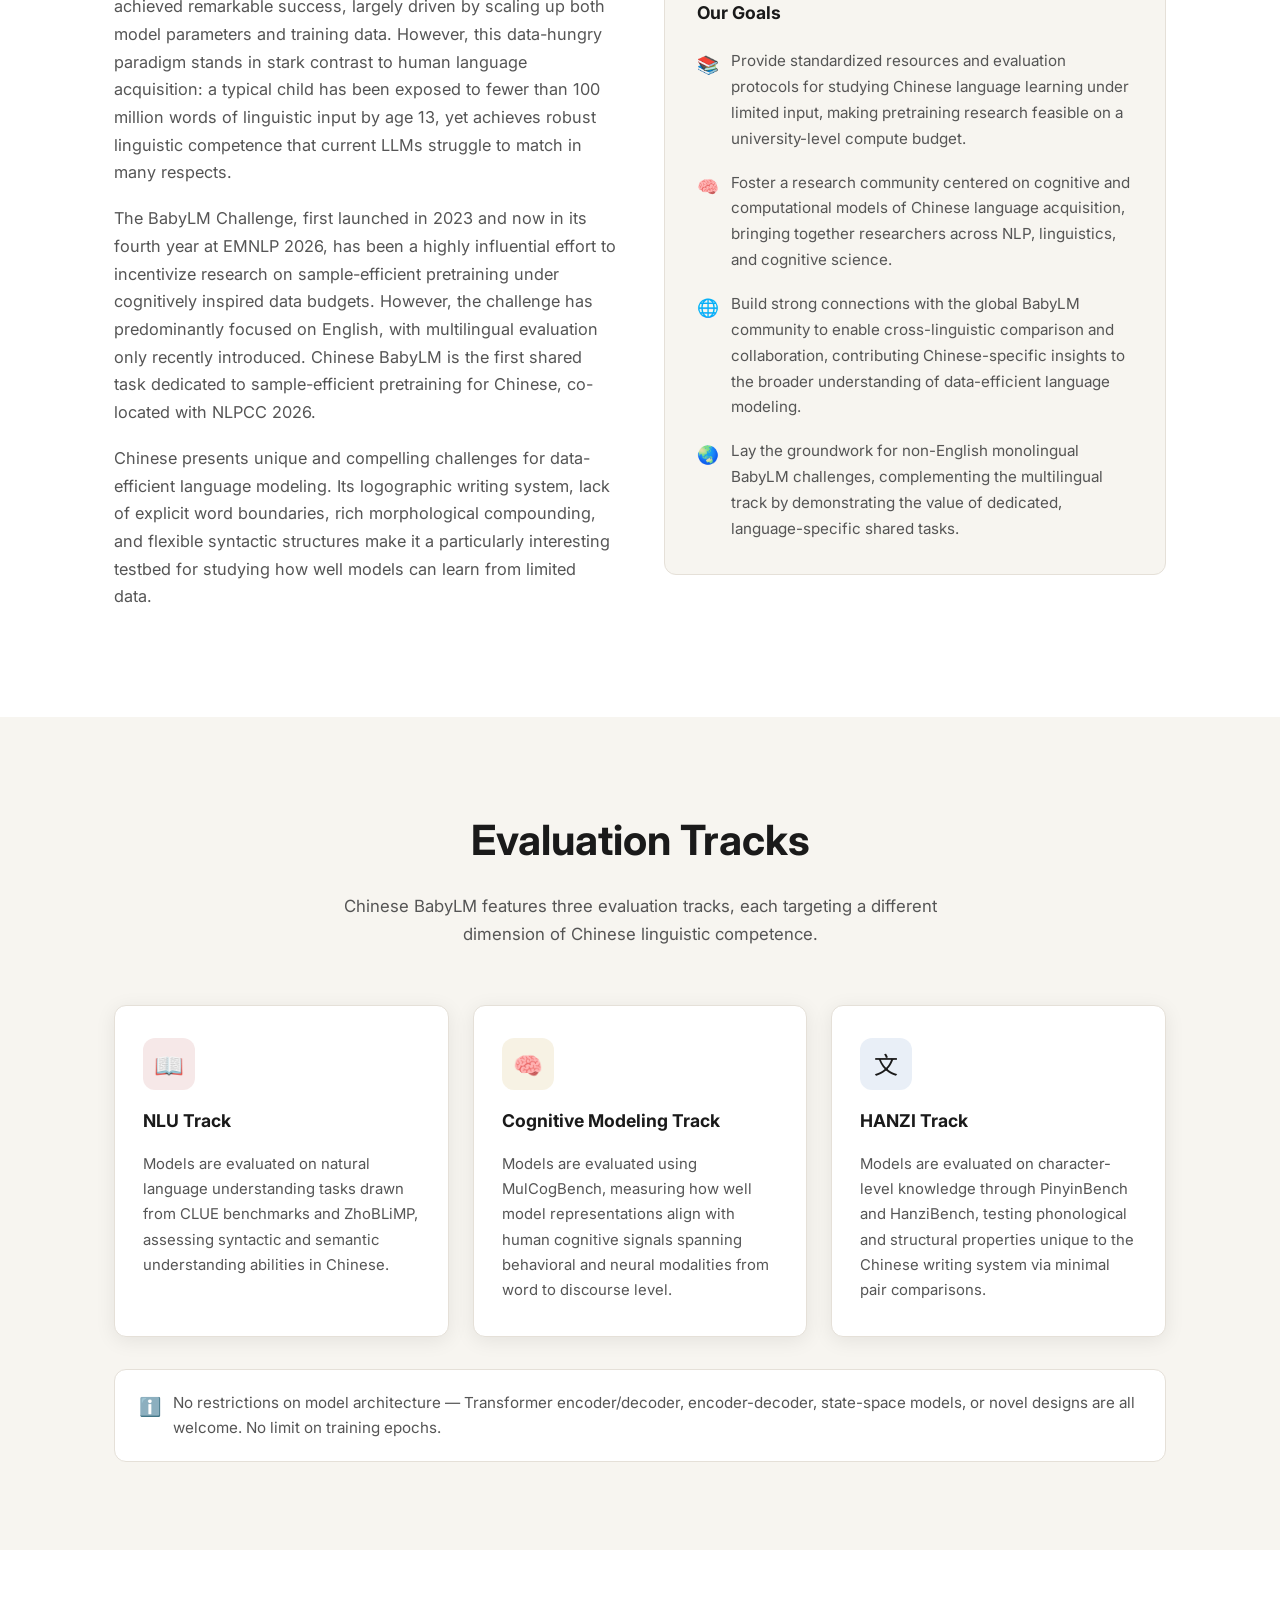
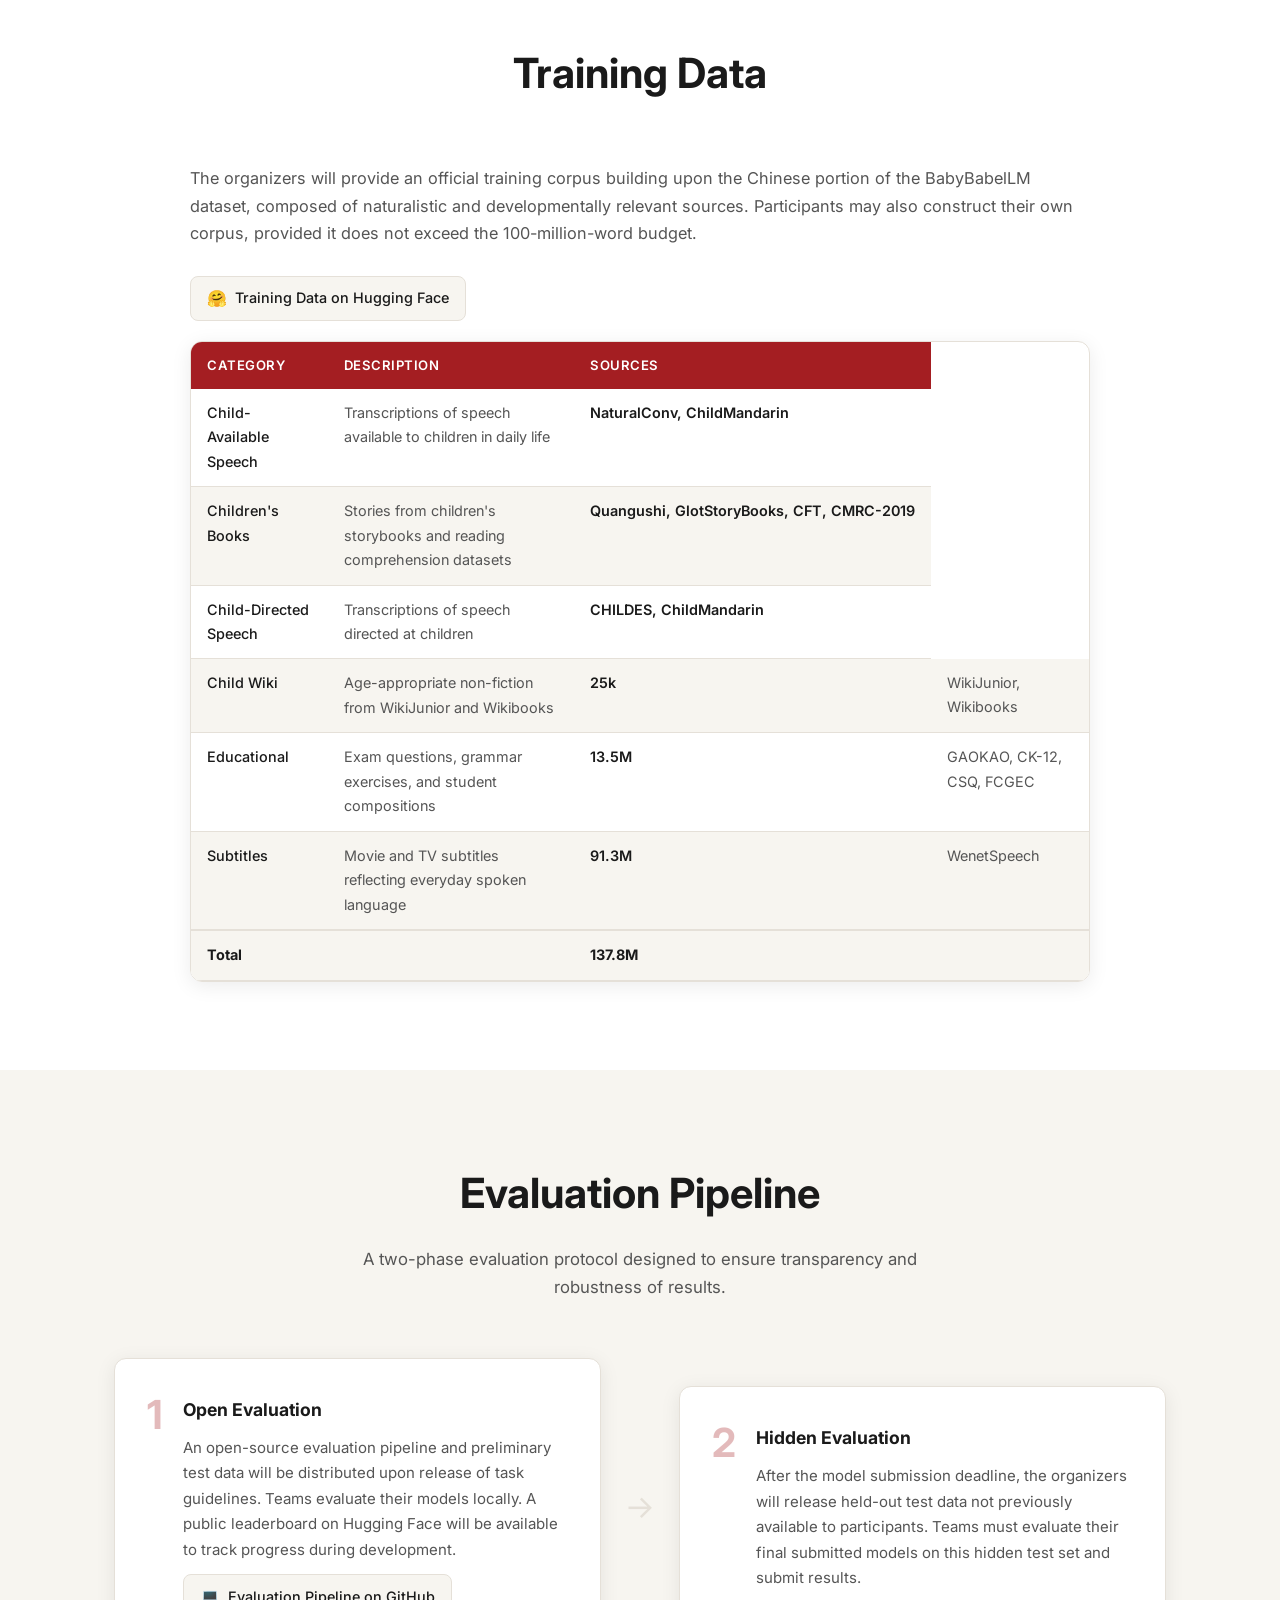
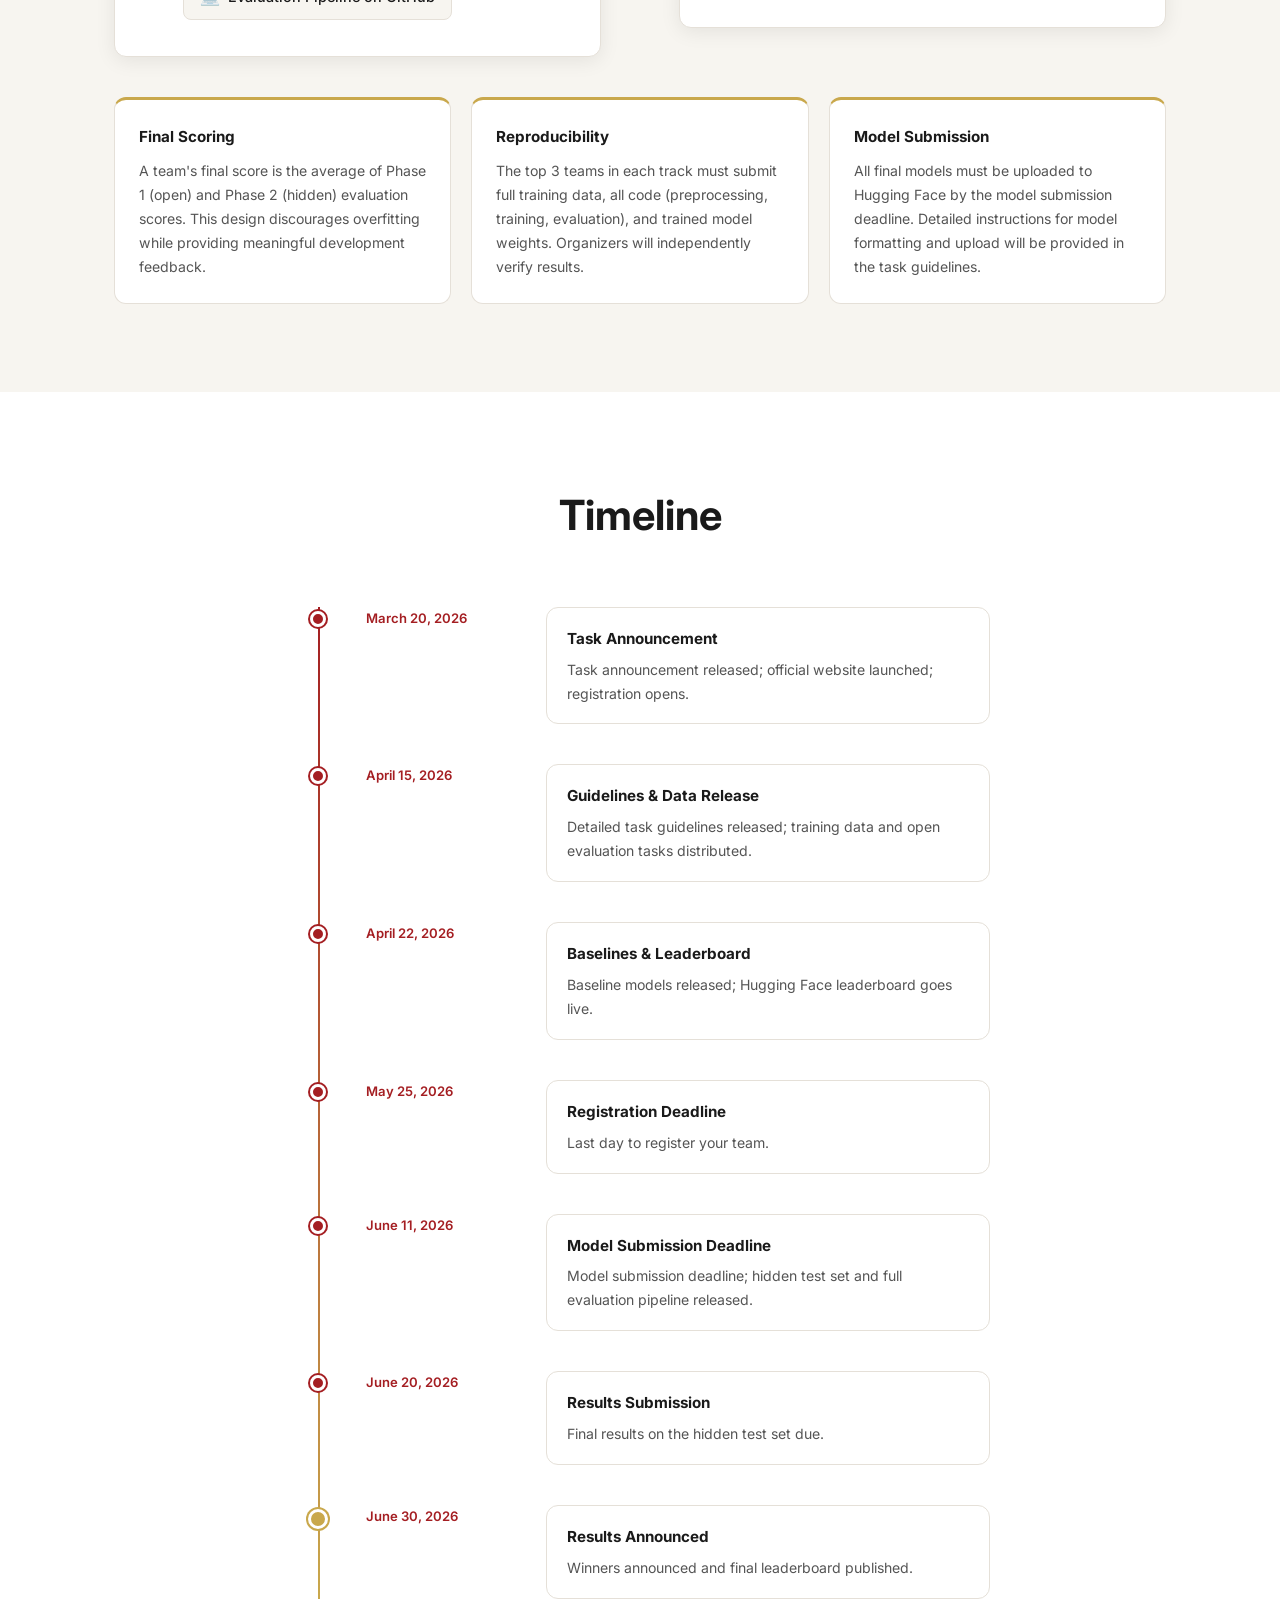
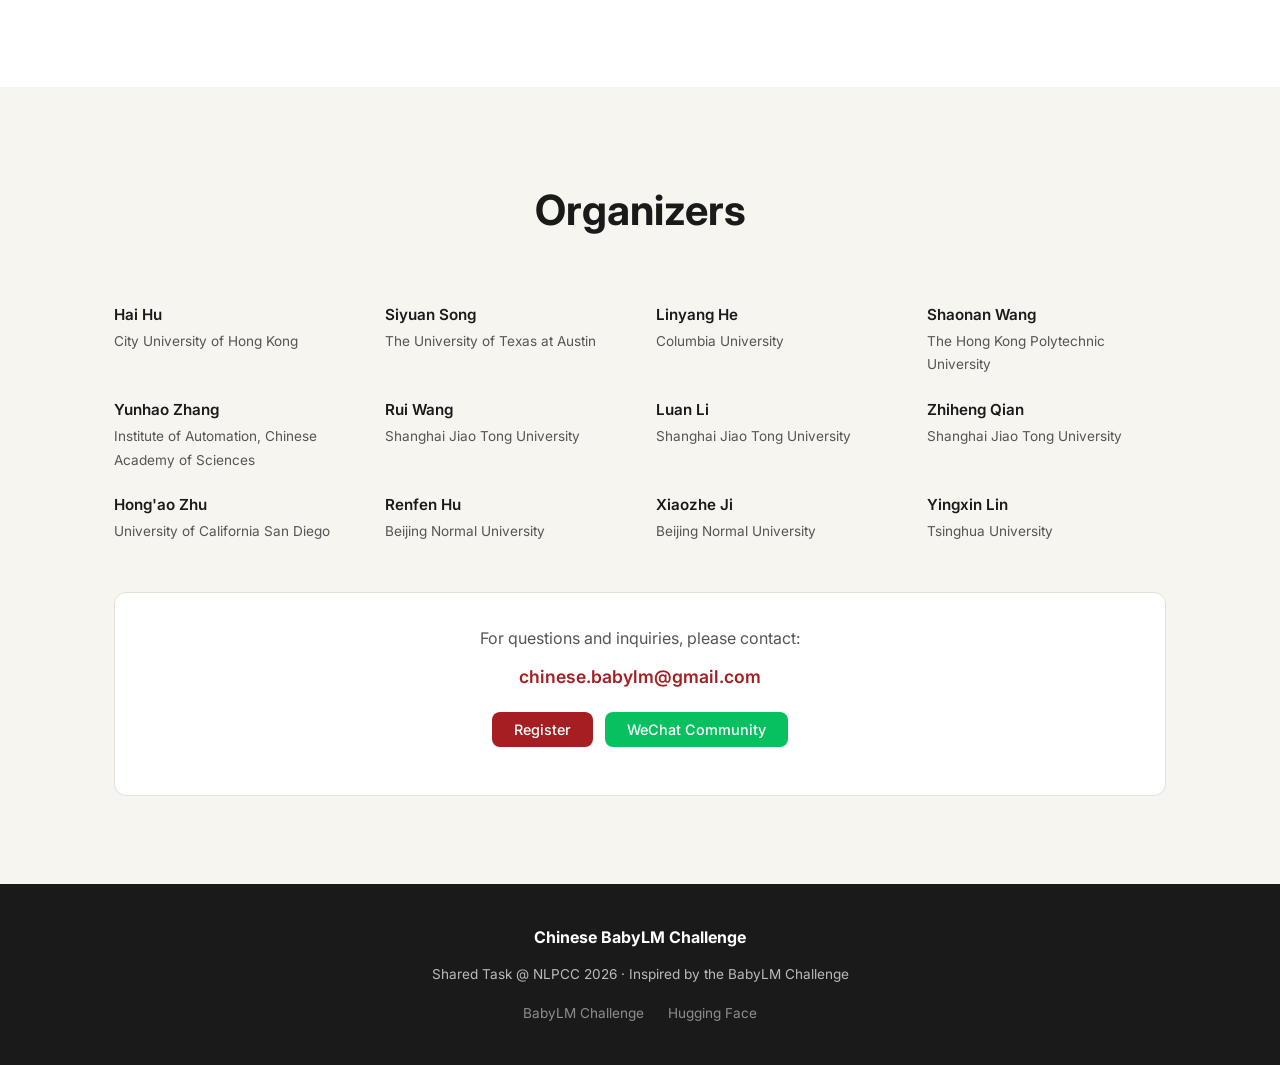
==== commit babd17d9: "Update index.html" ====
--- a/index.html
+++ b/index.html
@@ -233,19 +233,16 @@
                 <tr>
                   <td data-en="Child-Available Speech" data-zh="儿童可接触语音">Child-Available Speech</td>
                   <td data-en="Transcriptions of speech available to children in daily life" data-zh="儿童日常生活中可接触的语音转录">Transcriptions of speech available to children in daily life</td>
-                  <td>7.4M</td>
                   <td>NaturalConv, ChildMandarin</td>
                 </tr>
                 <tr>
                   <td data-en="Children's Books" data-zh="儿童书籍">Children's Books</td>
                   <td data-en="Stories from children's storybooks and reading comprehension datasets" data-zh="来自儿童故事书和阅读理解数据集的故事">Stories from children's storybooks and reading comprehension datasets</td>
-                  <td>16.0M</td>
                   <td>Quangushi, GlotStoryBooks, CFT, CMRC-2019</td>
                 </tr>
                 <tr>
                   <td data-en="Child-Directed Speech" data-zh="儿童导向语音">Child-Directed Speech</td>
                   <td data-en="Transcriptions of speech directed at children" data-zh="向儿童发出的语音转录">Transcriptions of speech directed at children</td>
-                  <td>9.6M</td>
                   <td>CHILDES, ChildMandarin</td>
                 </tr>
                 <tr>
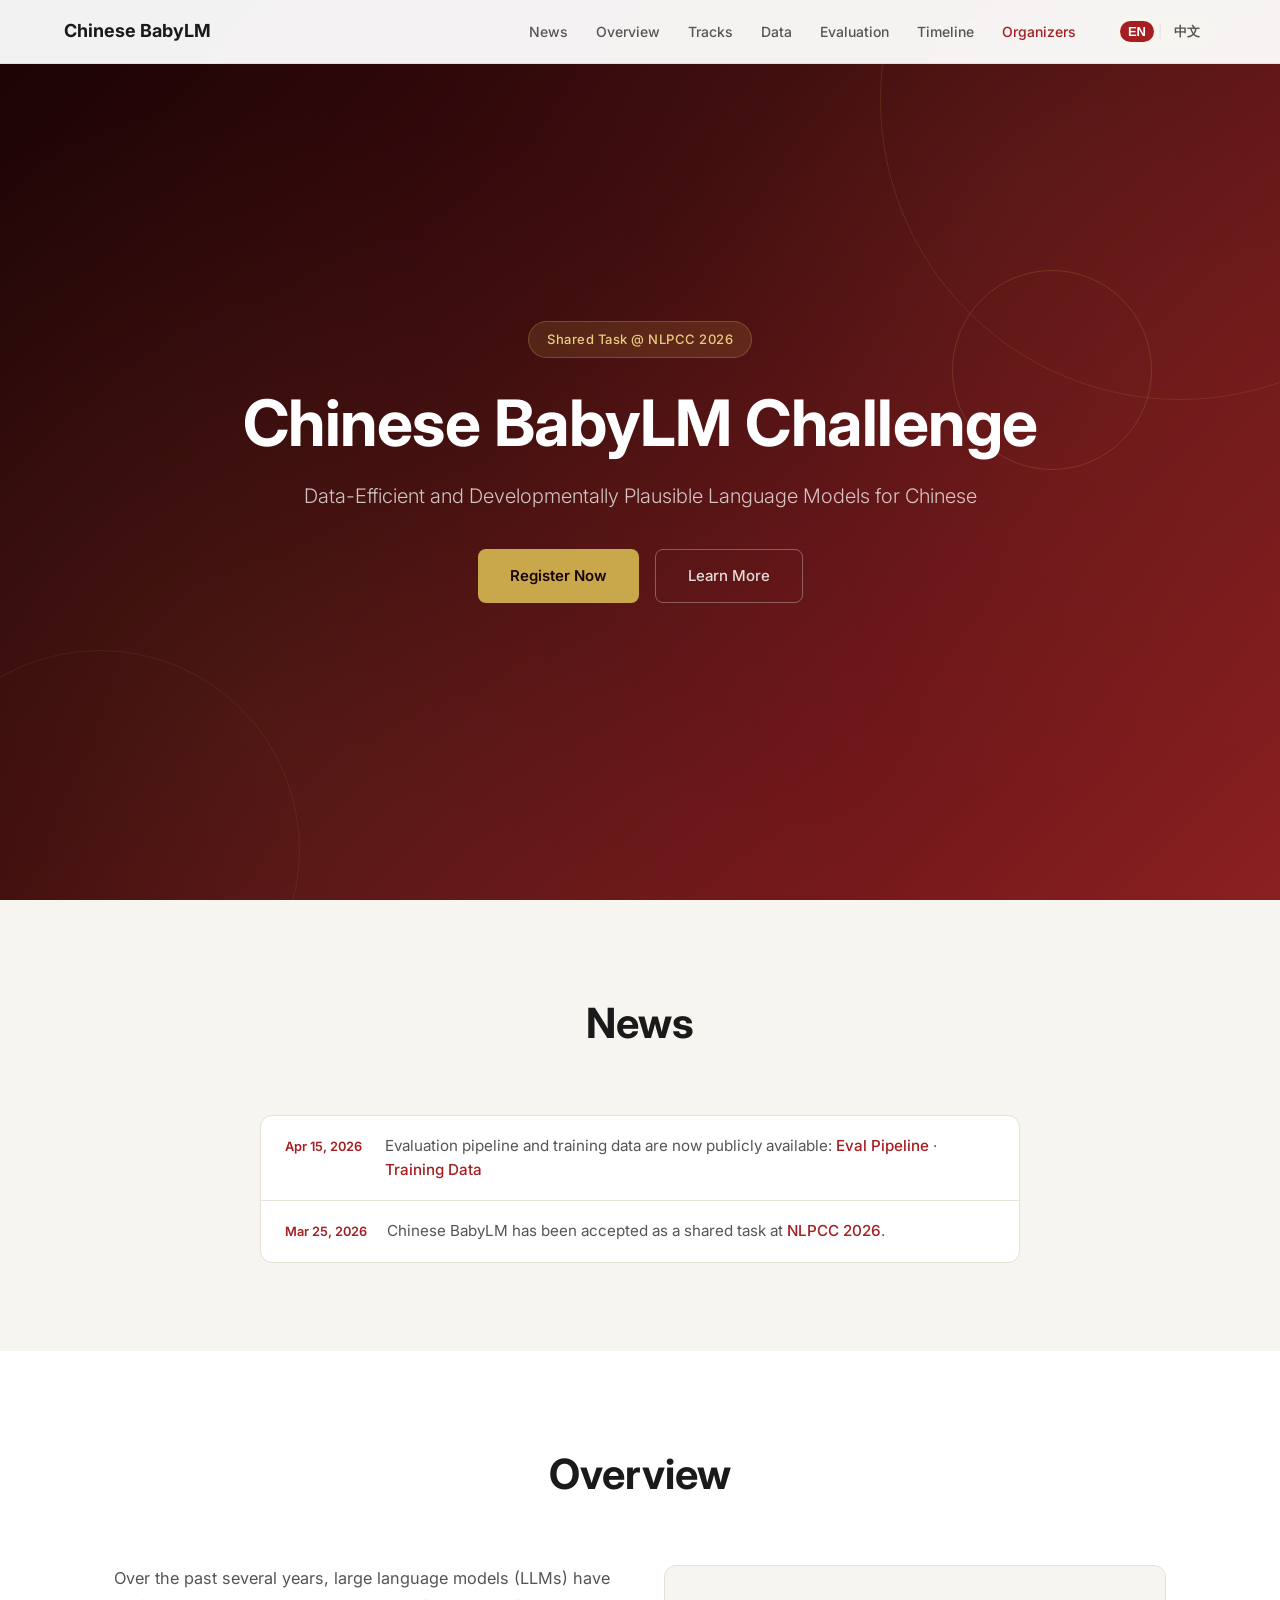
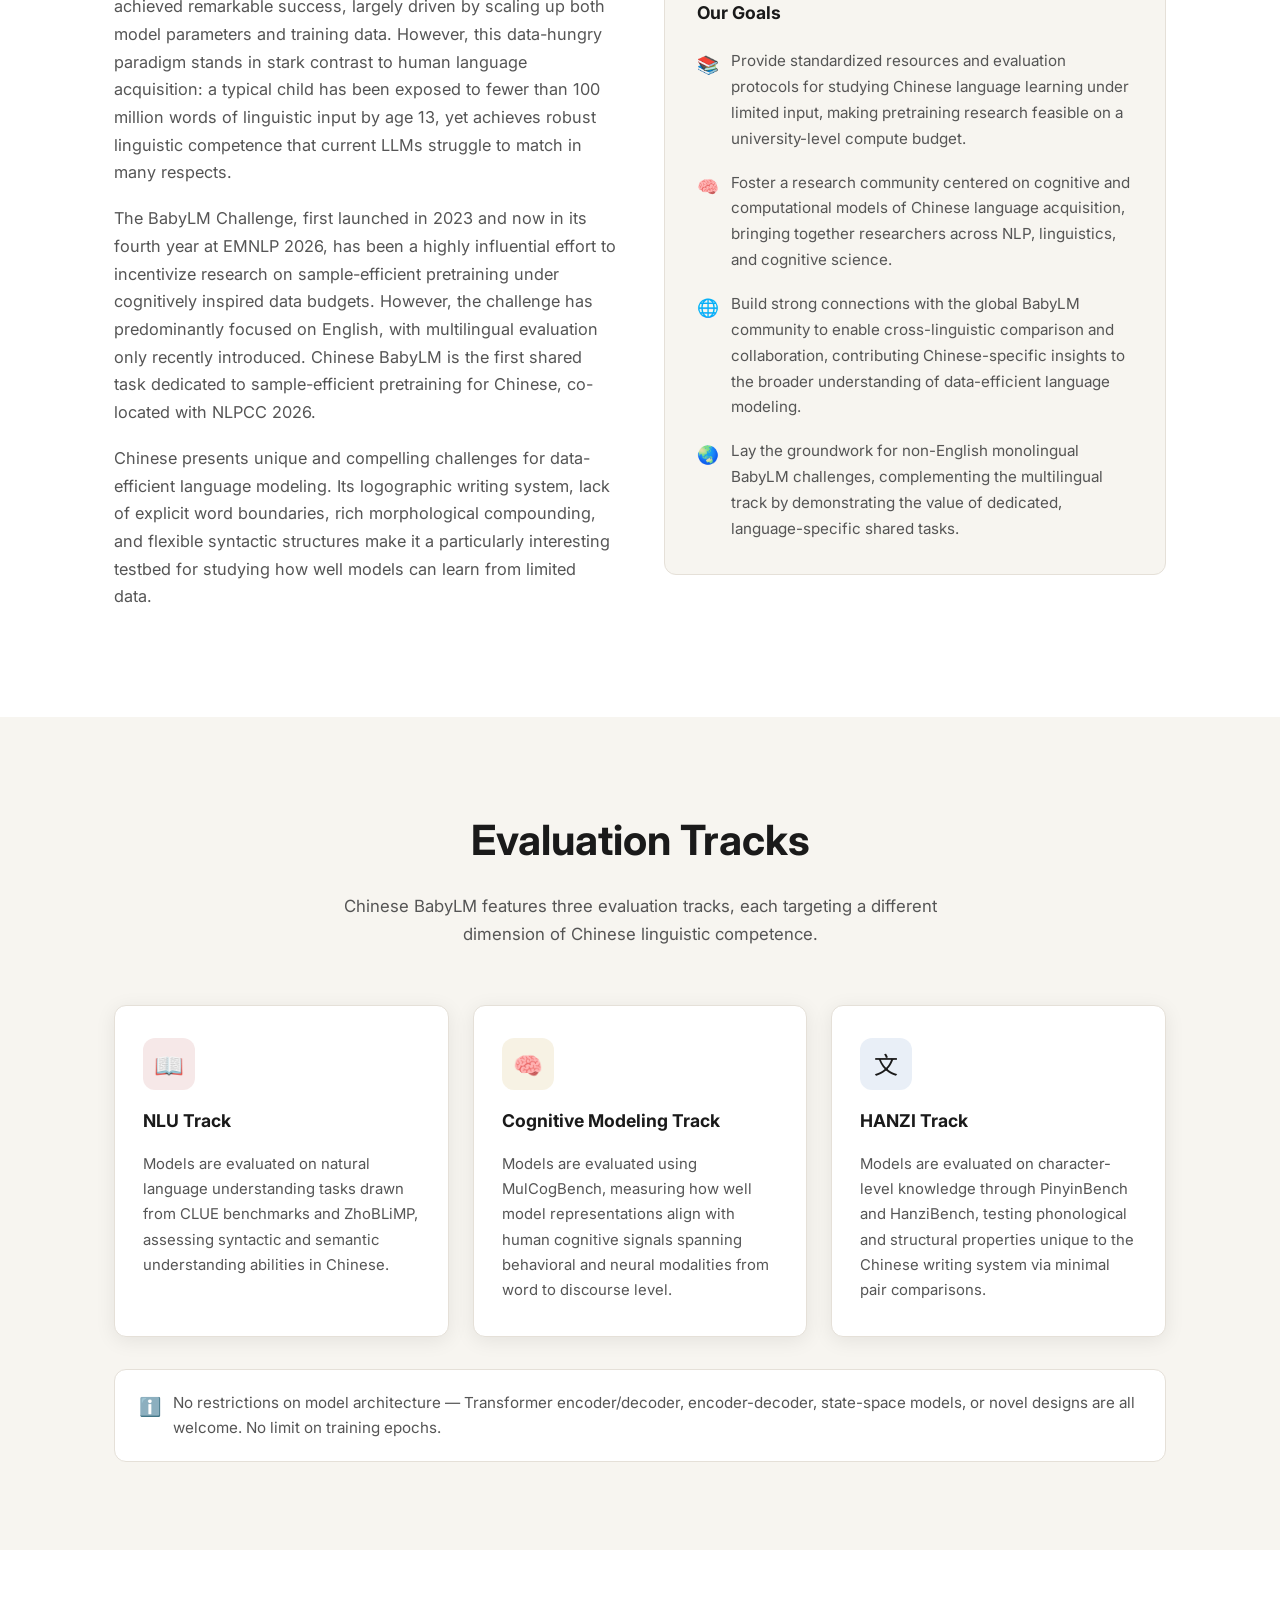
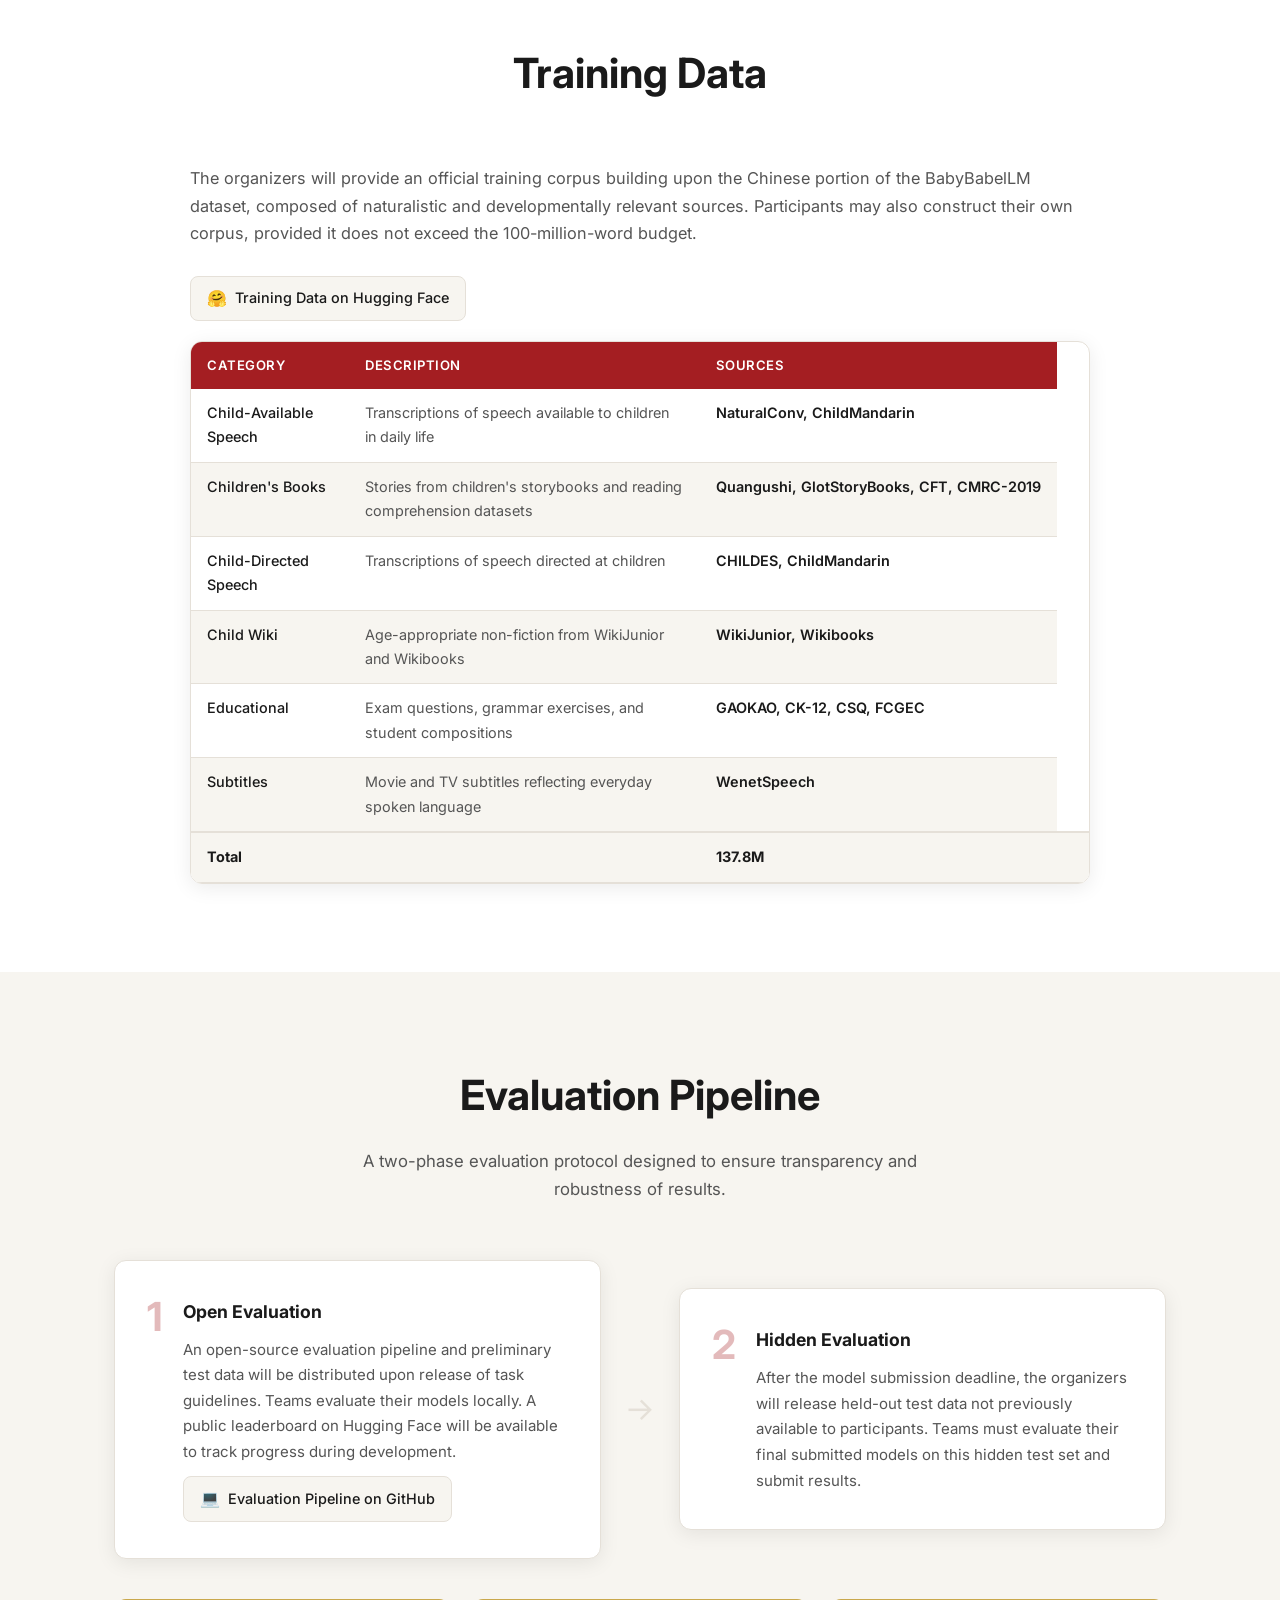
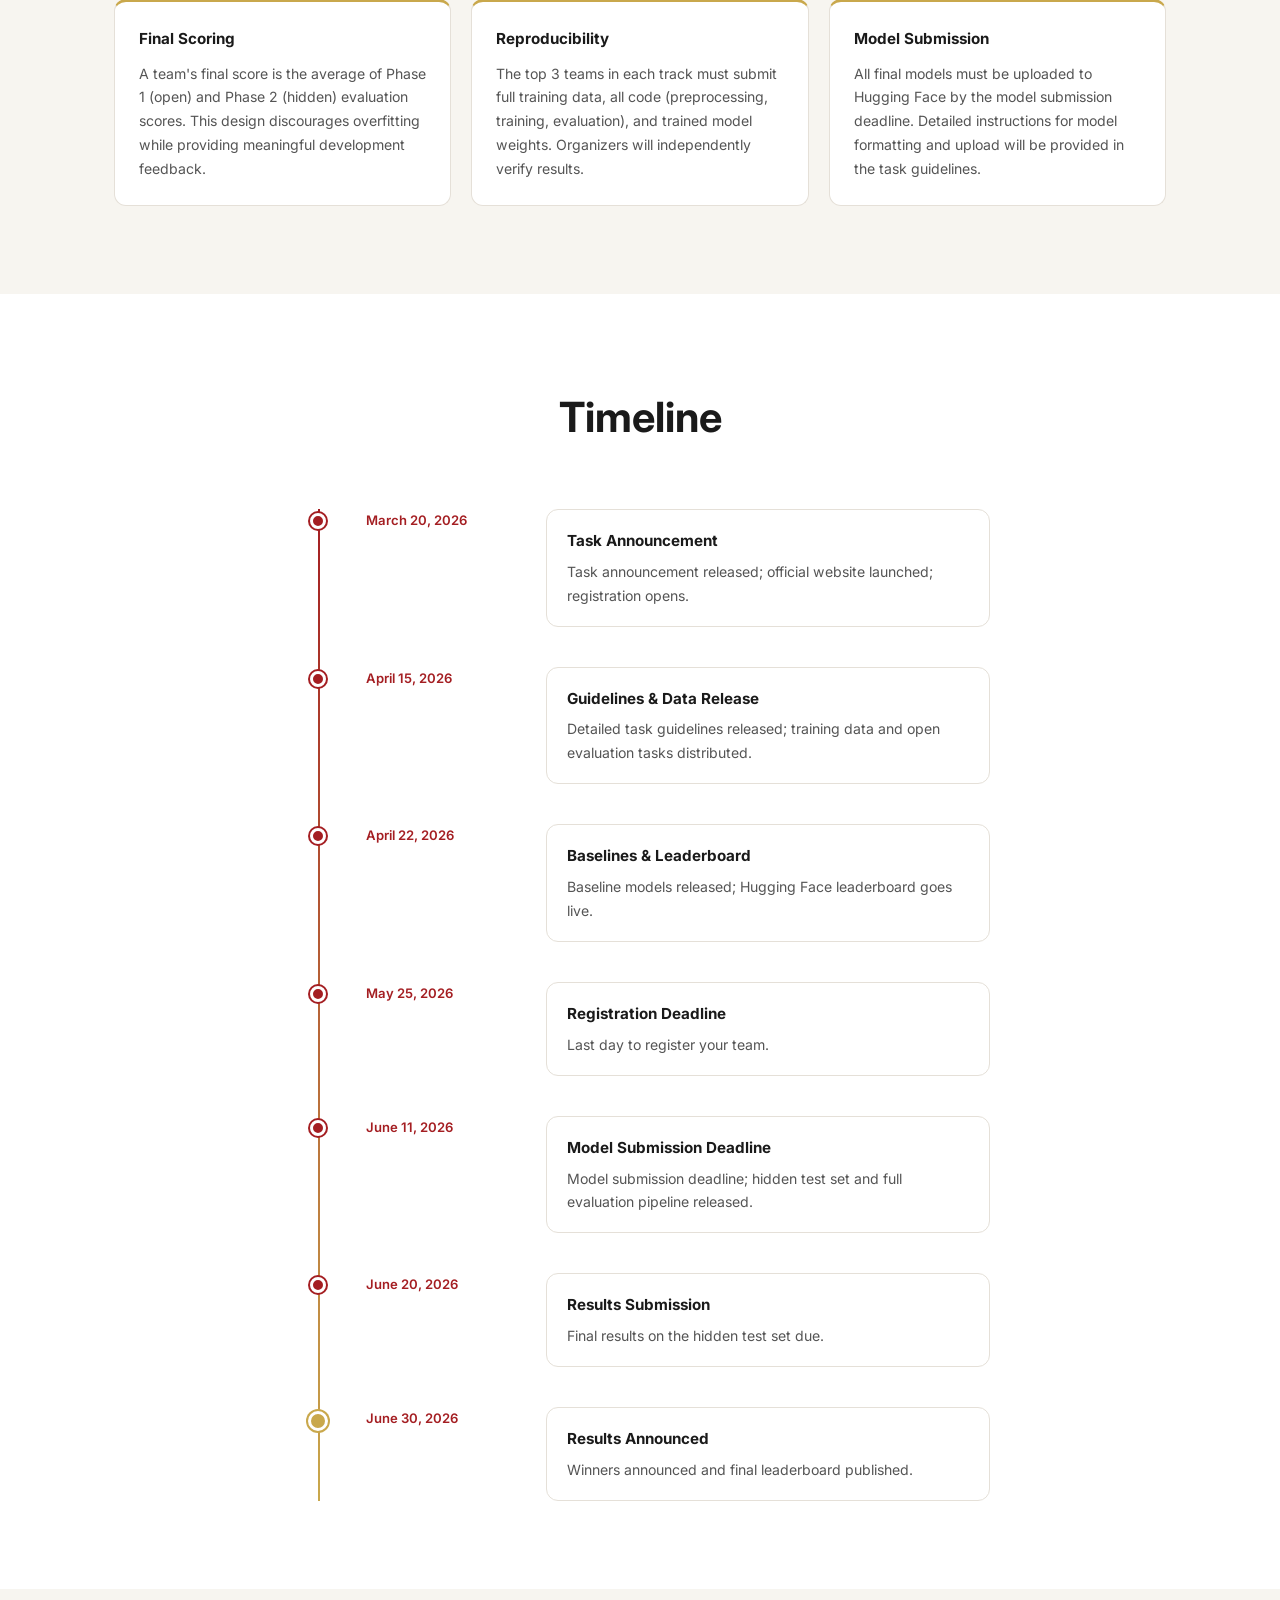
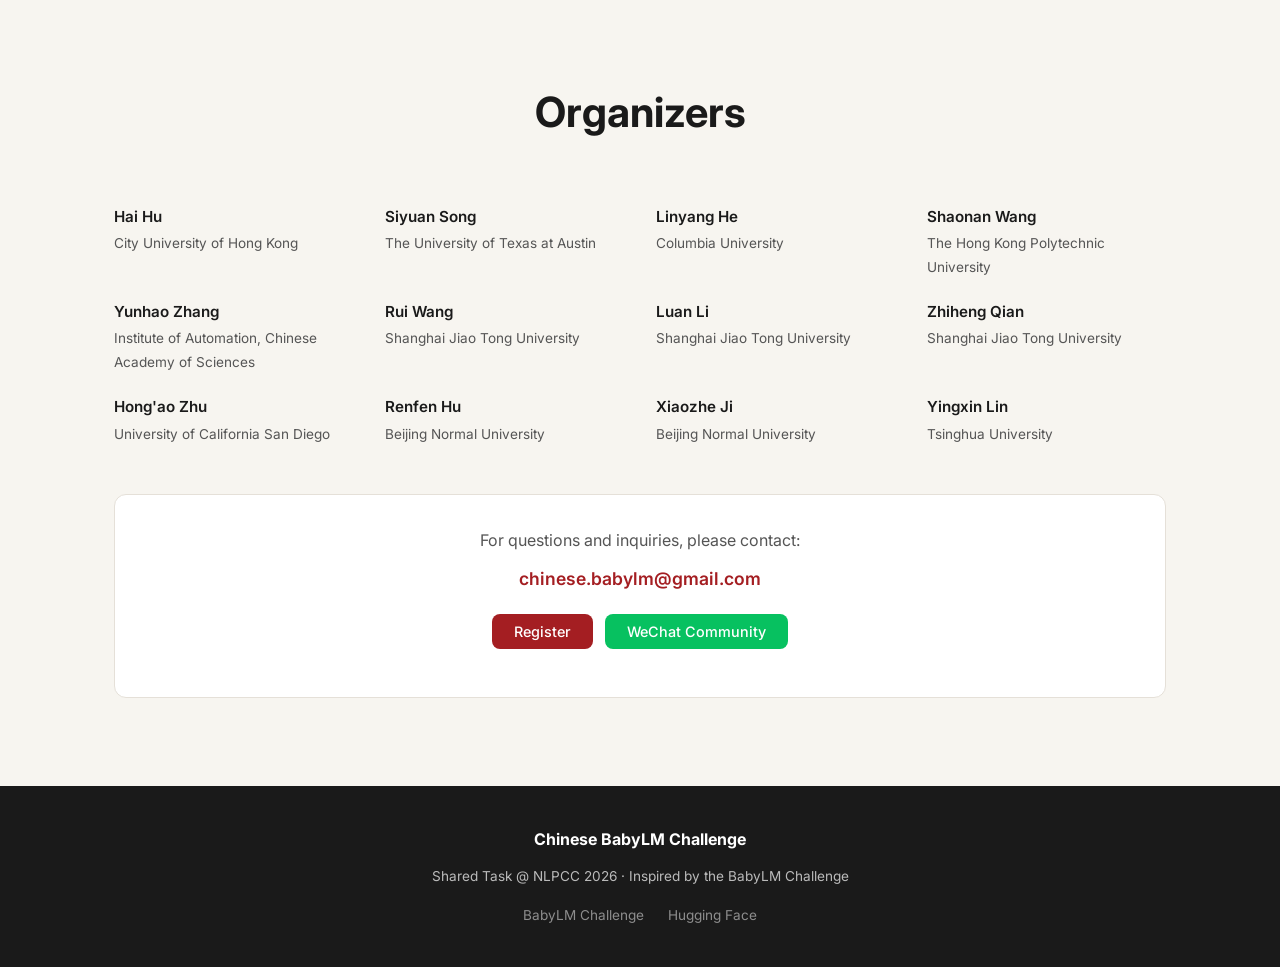
==== commit c1546953: "Update index.html" ====
--- a/index.html
+++ b/index.html
@@ -248,19 +248,16 @@
                 <tr>
                   <td data-en="Child Wiki" data-zh="儿童百科">Child Wiki</td>
                   <td data-en="Age-appropriate non-fiction from WikiJunior and Wikibooks" data-zh="来自WikiJunior和Wikibooks的适龄非虚构内容">Age-appropriate non-fiction from WikiJunior and Wikibooks</td>
-                  <td>25k</td>
                   <td>WikiJunior, Wikibooks</td>
                 </tr>
                 <tr>
                   <td data-en="Educational" data-zh="教育类">Educational</td>
                   <td data-en="Exam questions, grammar exercises, and student compositions" data-zh="考试题目、语法练习和学生作文">Exam questions, grammar exercises, and student compositions</td>
-                  <td>13.5M</td>
                   <td>GAOKAO, CK-12, CSQ, FCGEC</td>
                 </tr>
                 <tr>
                   <td data-en="Subtitles" data-zh="字幕">Subtitles</td>
                   <td data-en="Movie and TV subtitles reflecting everyday spoken language" data-zh="反映日常口语的影视字幕">Movie and TV subtitles reflecting everyday spoken language</td>
-                  <td>91.3M</td>
                   <td>WenetSpeech</td>
                 </tr>
                 <tr class="corpus-total">
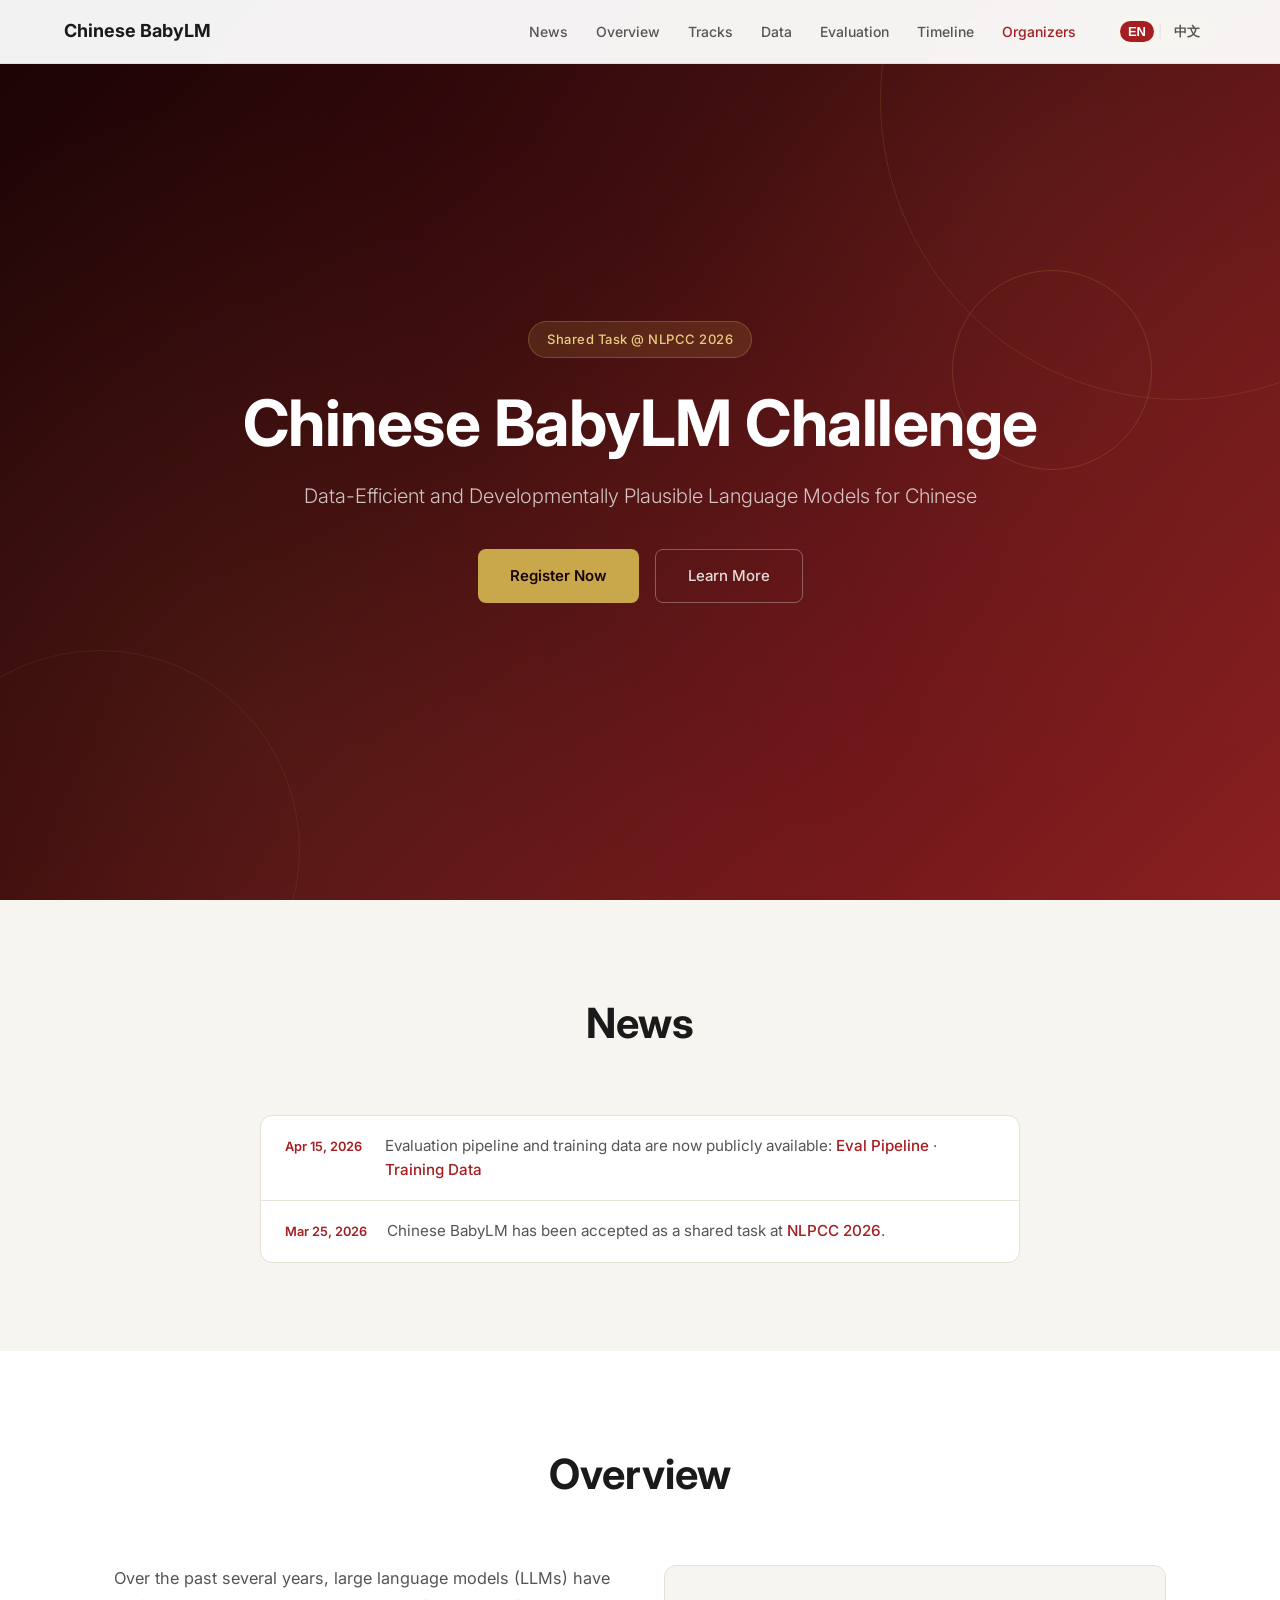
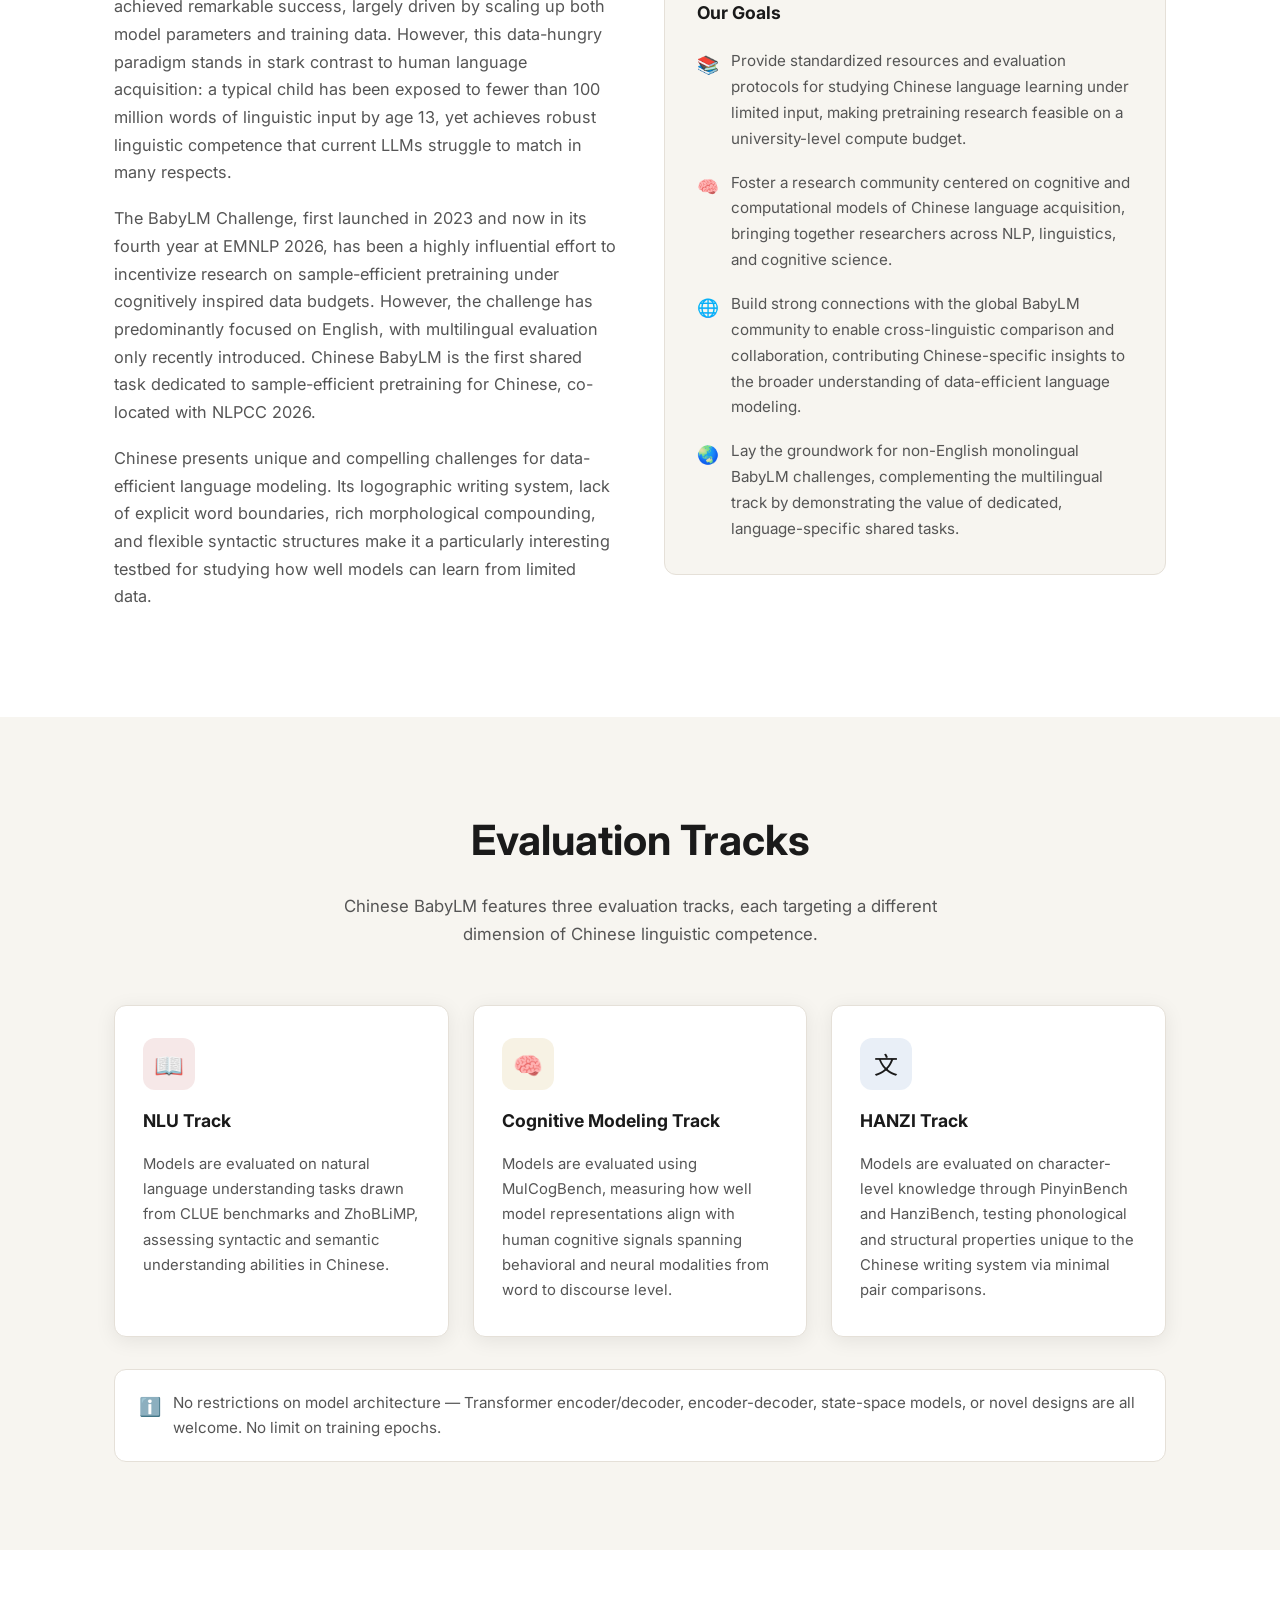
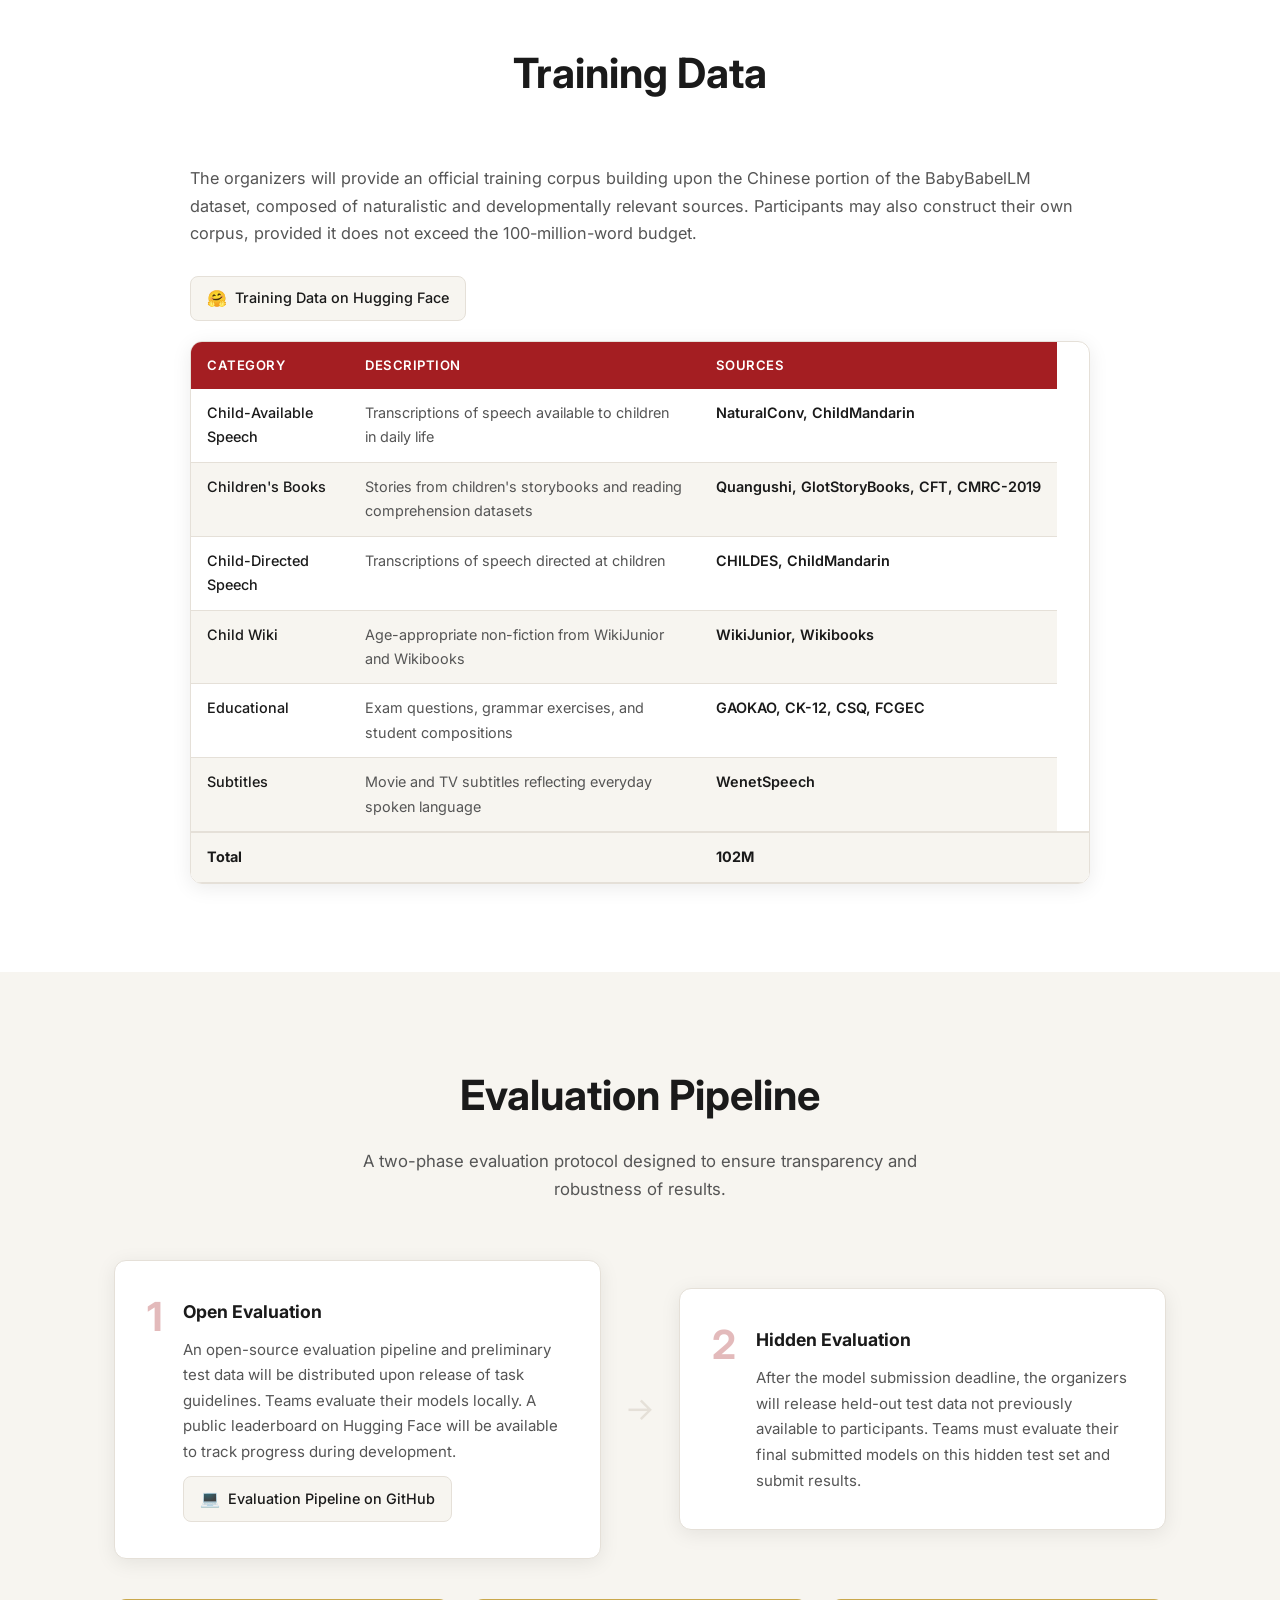
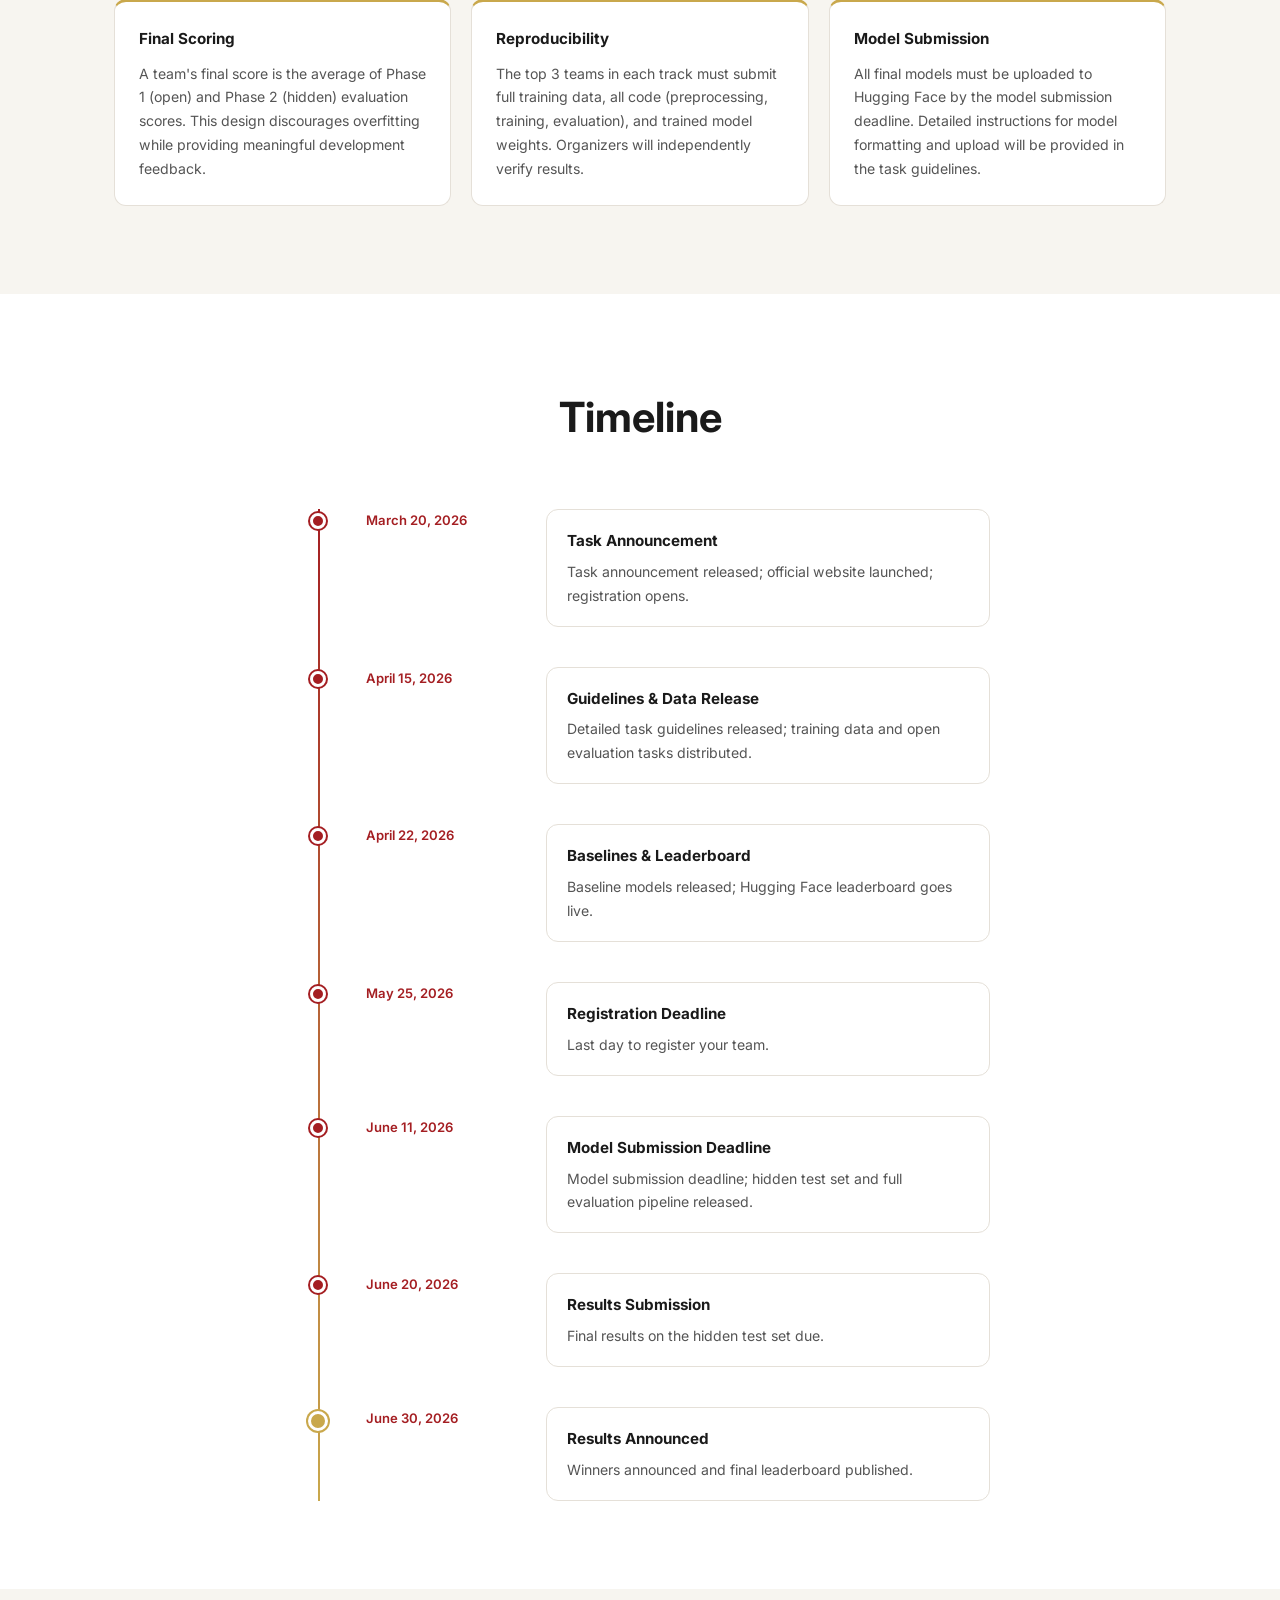
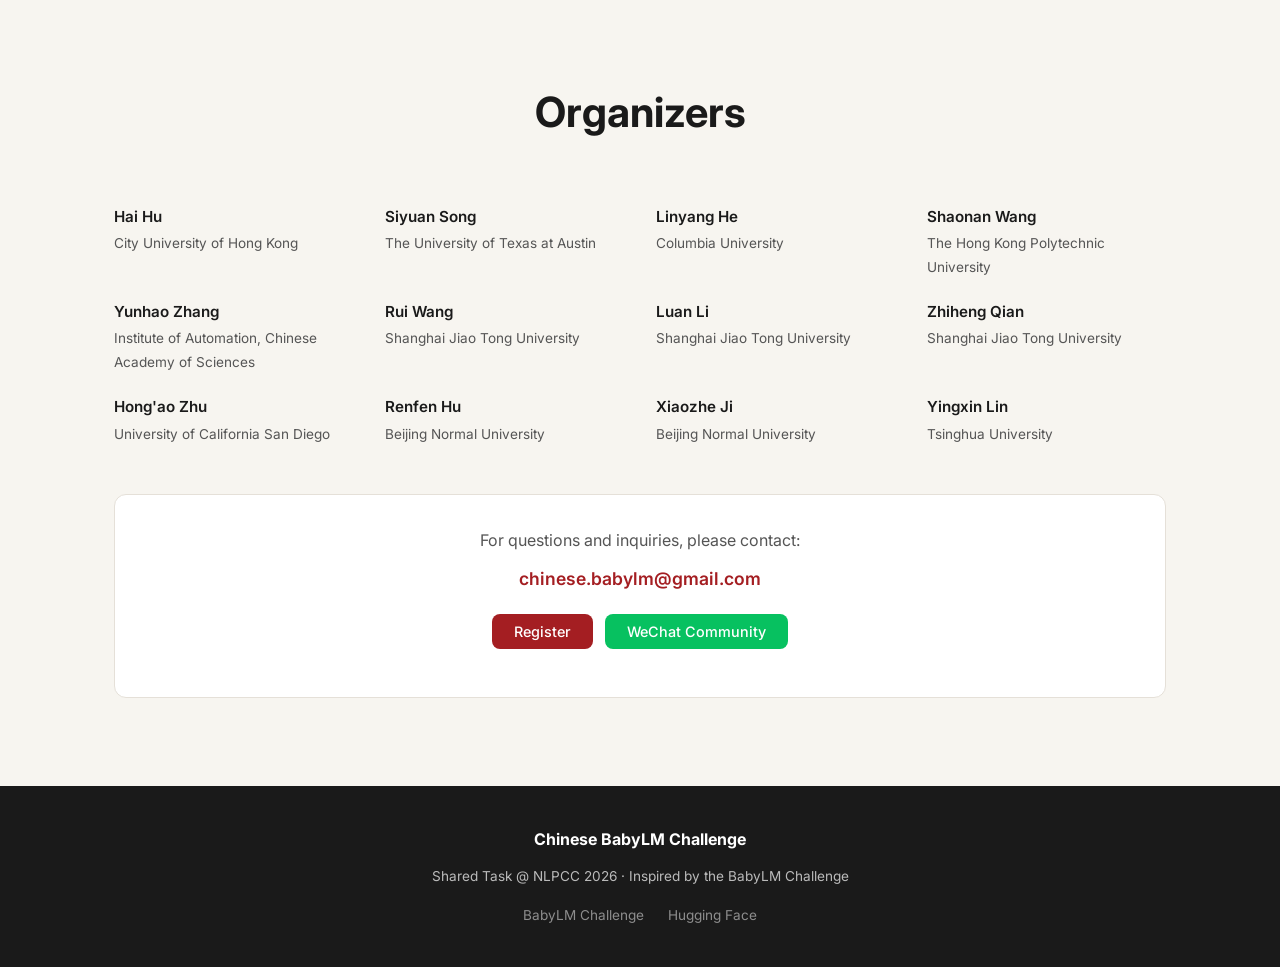
==== commit b8e8404c: "Update index.html" ====
--- a/index.html
+++ b/index.html
@@ -263,7 +263,7 @@
                 <tr class="corpus-total">
                   <td data-en="Total" data-zh="合计"><strong data-en="Total" data-zh="合计">Total</strong></td>
                   <td></td>
-                  <td><strong>137.8M</strong></td>
+                  <td><strong>102M</strong></td>
                   <td></td>
                 </tr>
               </tbody>
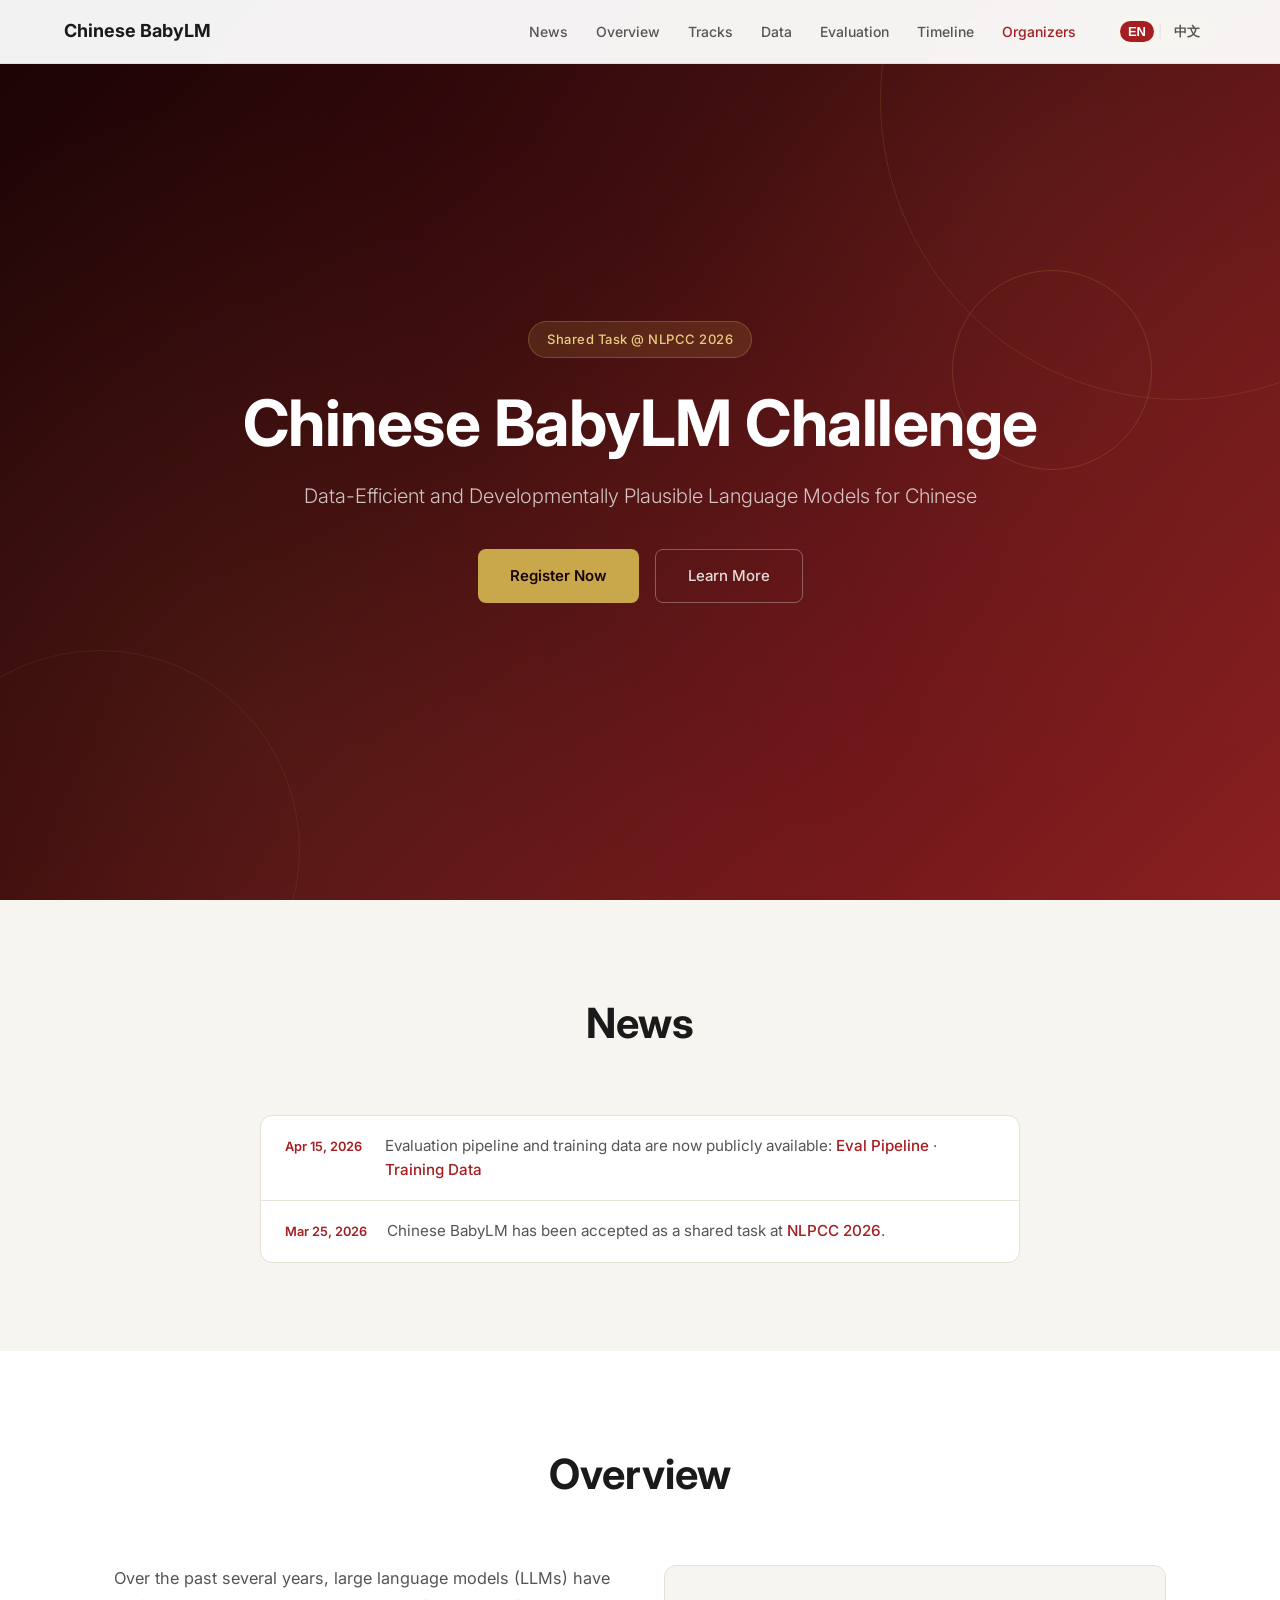
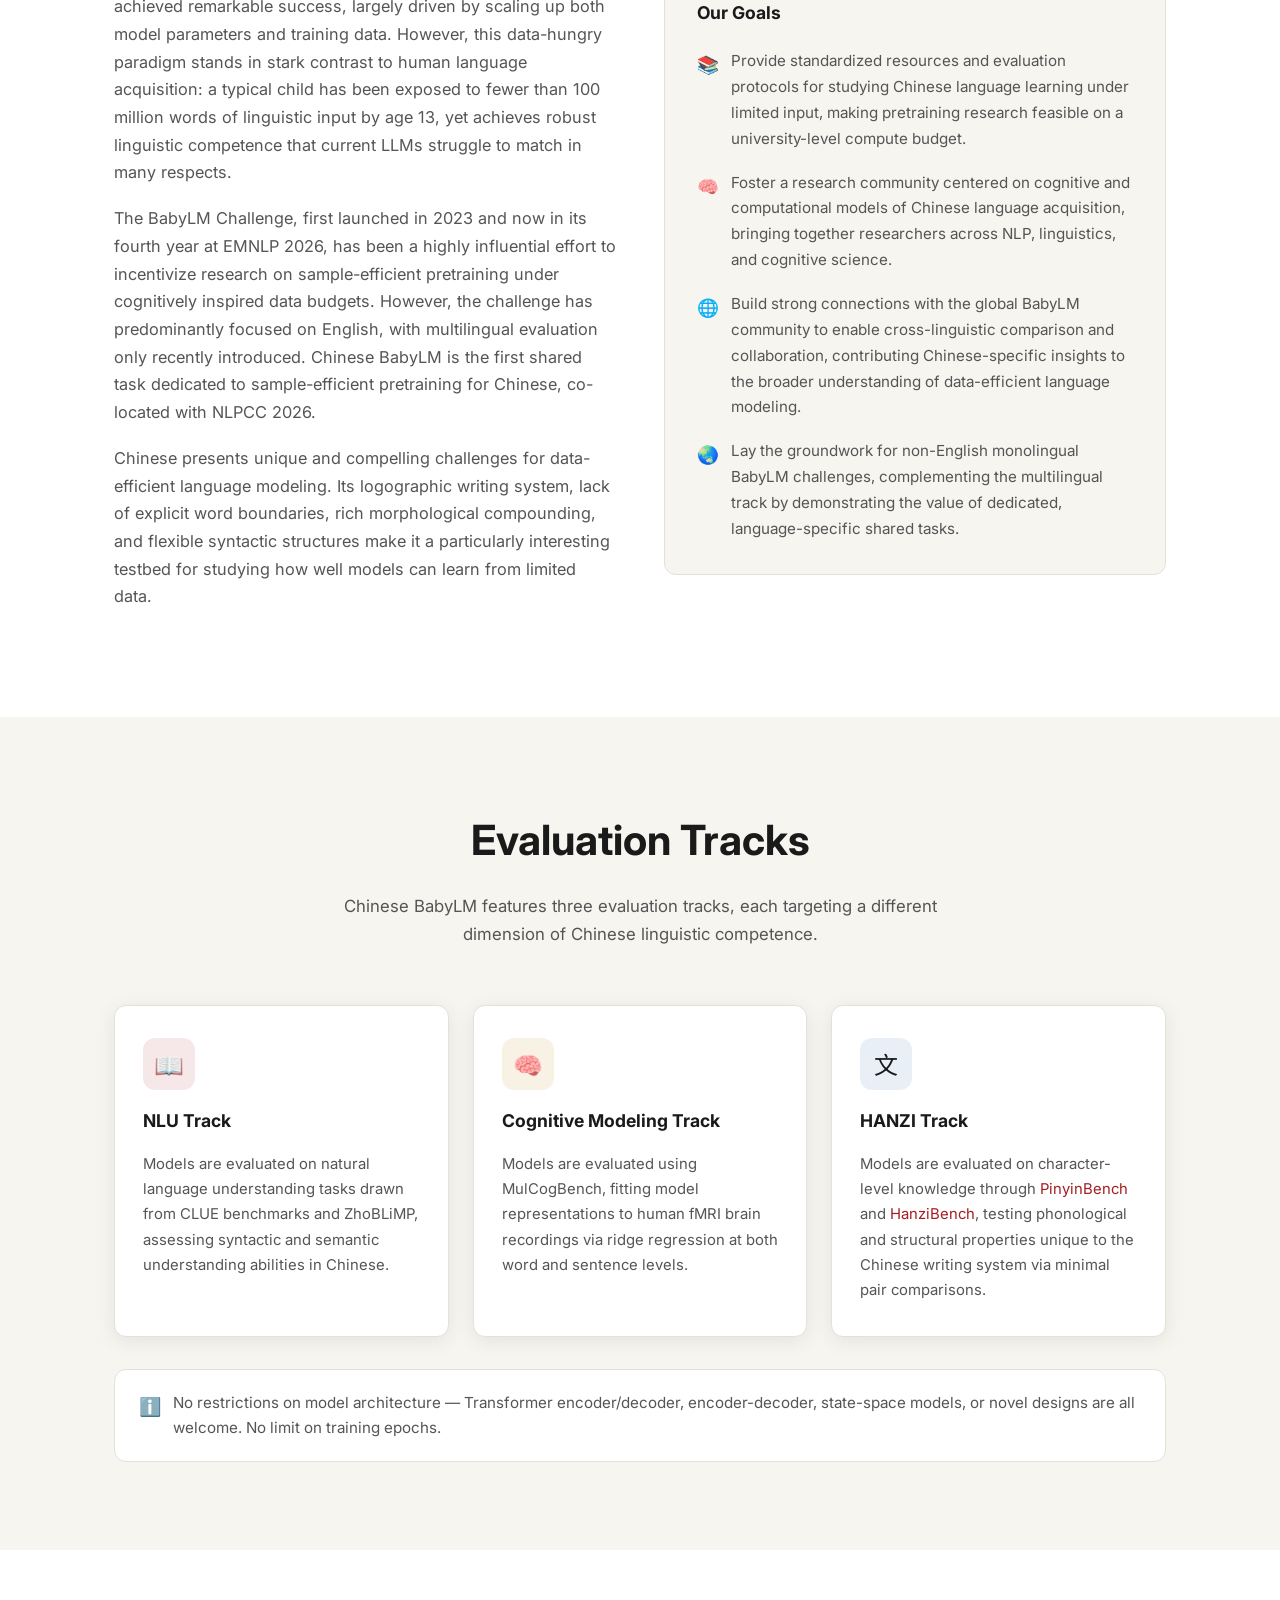
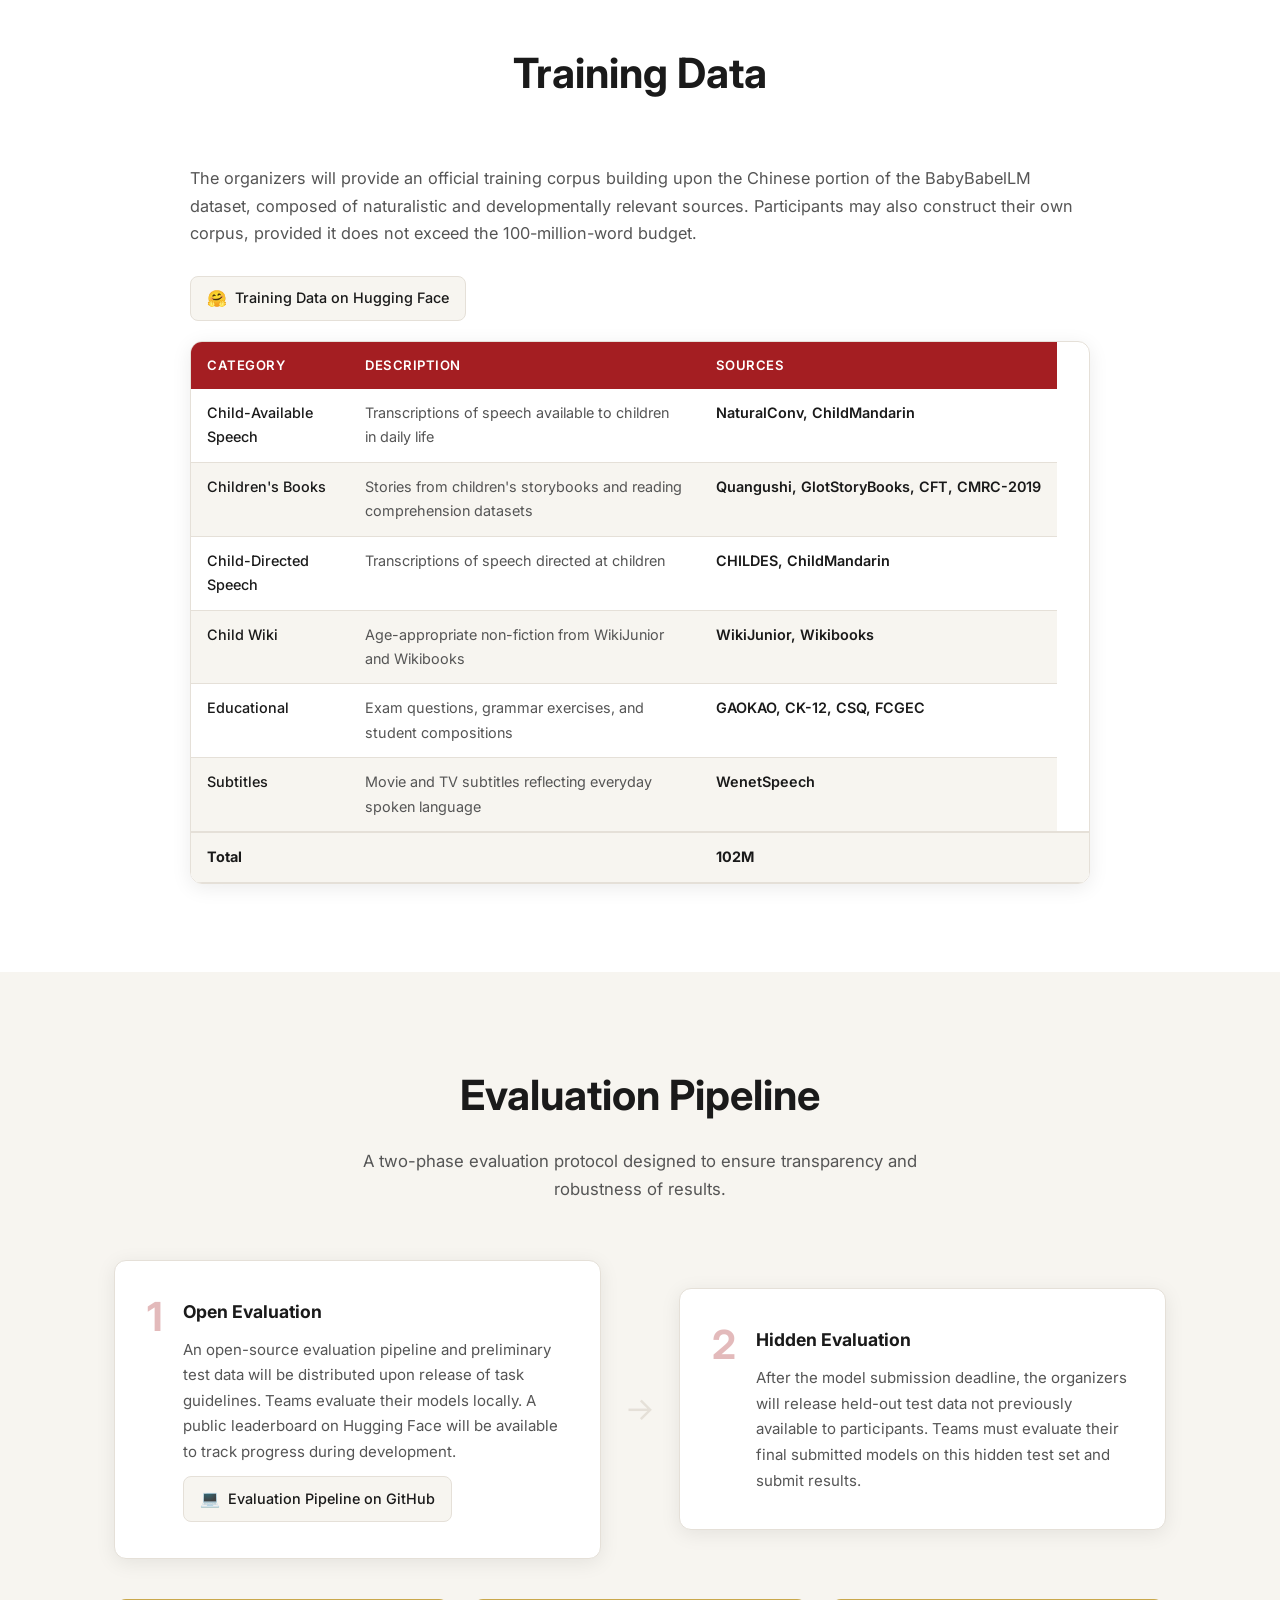
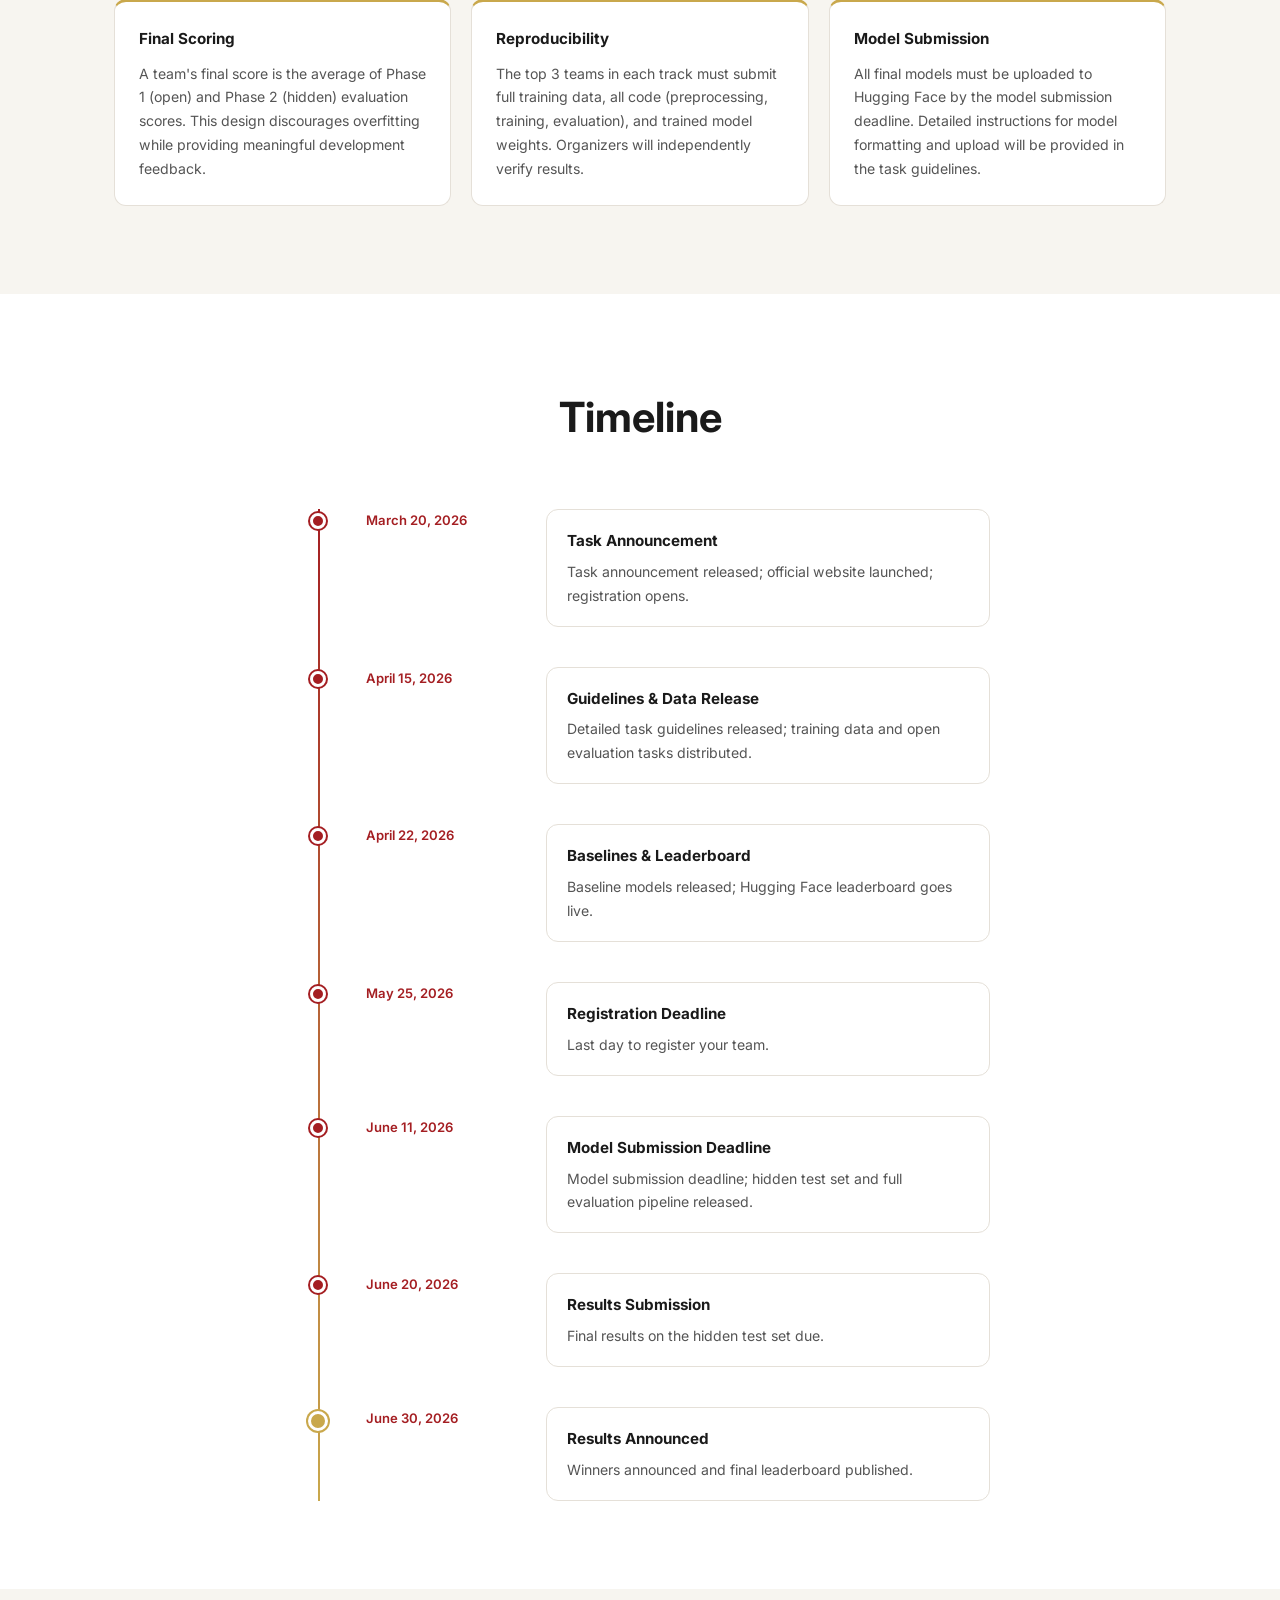
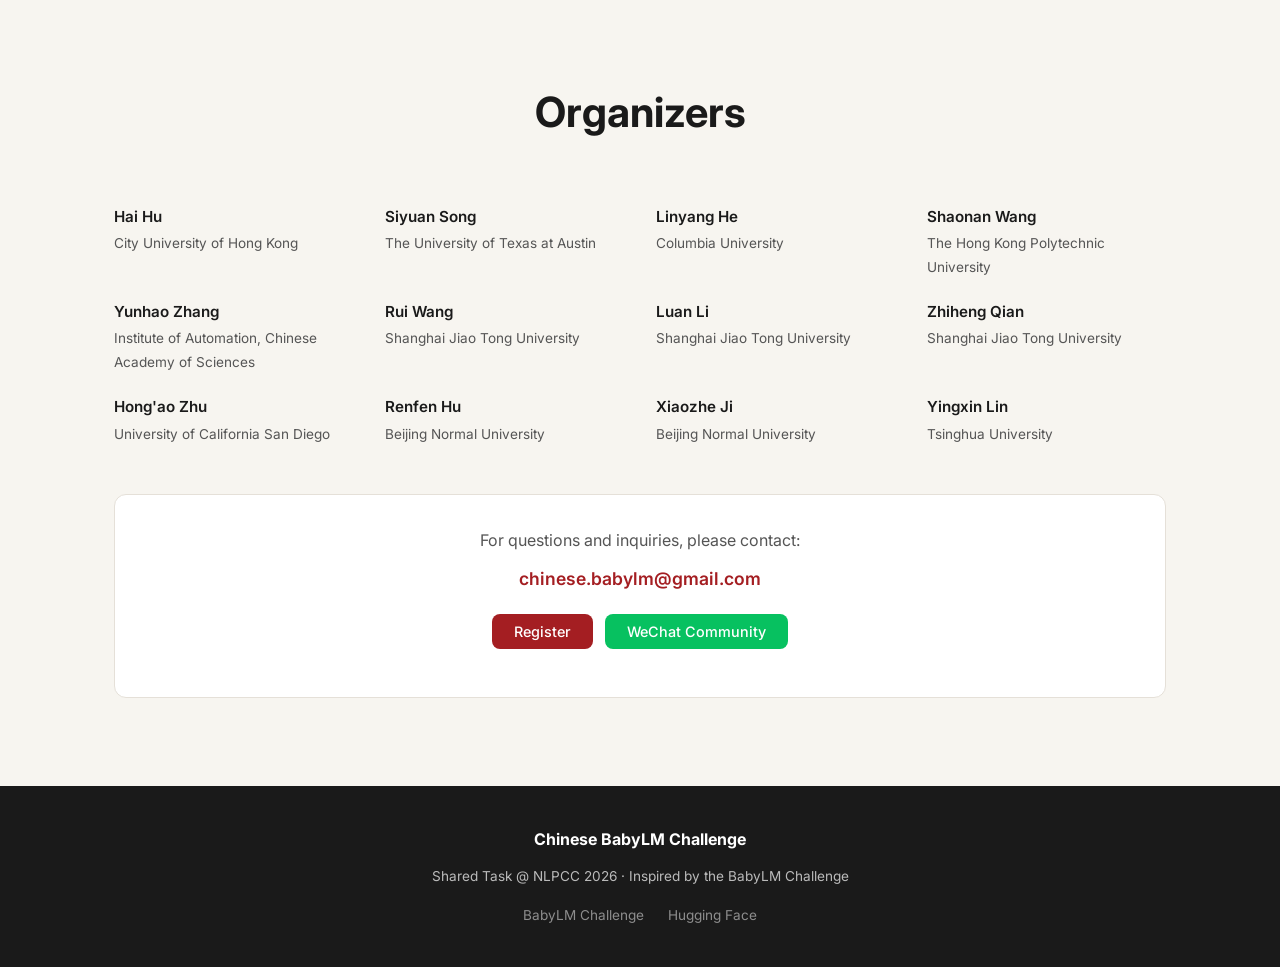
==== commit 526a7ff1: "Update index.html" ====
--- a/index.html
+++ b/index.html
@@ -175,9 +175,9 @@
             <span class="track-icon">&#x1F9E0;</span>
           </div>
           <h3 data-en="Cognitive Modeling Track" data-zh="认知建模赛道">Cognitive Modeling Track</h3>
-          <p data-en="Models are evaluated using MulCogBench, measuring how well model representations align with human cognitive signals spanning behavioral and neural modalities from word to discourse level."
-             data-zh="使用MulCogBench进行评测，衡量模型表征与人类认知信号的对齐程度，涵盖从词级到篇章级的行为与神经模态数据。">
-            Models are evaluated using MulCogBench, measuring how well model representations align with human cognitive signals spanning behavioral and neural modalities from word to discourse level.
+          <p data-en="Models are evaluated using MulCogBench, fitting model representations to human fMRI brain recordings via ridge regression at both word and sentence levels."
+             data-zh="使用MulCogBench进行评测，通过岭回归将模型表征在词级和句子级上拟合到人脑fMRI记录数据。">
+            Models are evaluated using MulCogBench, fitting model representations to human fMRI brain recordings via ridge regression at both word and sentence levels.
           </p>
         </div>
         <div class="track-card">
@@ -185,9 +185,10 @@
             <span class="track-icon">&#x6587;</span>
           </div>
           <h3 data-en="HANZI Track" data-zh="汉字赛道">HANZI Track</h3>
-          <p data-en="Models are evaluated on character-level knowledge through PinyinBench and HanziBench, testing phonological and structural properties unique to the Chinese writing system via minimal pair comparisons."
-             data-zh="通过PinyinBench和HanziBench对模型的字符级知识进行评测，以最小对比较方式考察汉字独特的音韵和结构属性。">
-            Models are evaluated on character-level knowledge through PinyinBench and HanziBench, testing phonological and structural properties unique to the Chinese writing system via minimal pair comparisons.
+          <p>
+            <span data-en="Models are evaluated on character-level knowledge through "
+                  data-zh="通过 ">Models are evaluated on character-level knowledge through </span><a href="https://huggingface.co/datasets/chinese-babylm-org/hanzi-pinyin" target="_blank" rel="noopener">PinyinBench</a><span data-en=" and " data-zh=" 和 "> and </span><a href="https://huggingface.co/datasets/chinese-babylm-org/hanzi-structure" target="_blank" rel="noopener">HanziBench</a><span data-en=", testing phonological and structural properties unique to the Chinese writing system via minimal pair comparisons."
+                  data-zh=" 对模型的字符级知识进行评测，以最小对比较方式考察汉字独特的音韵和结构属性。">, testing phonological and structural properties unique to the Chinese writing system via minimal pair comparisons.</span>
           </p>
         </div>
       </div>
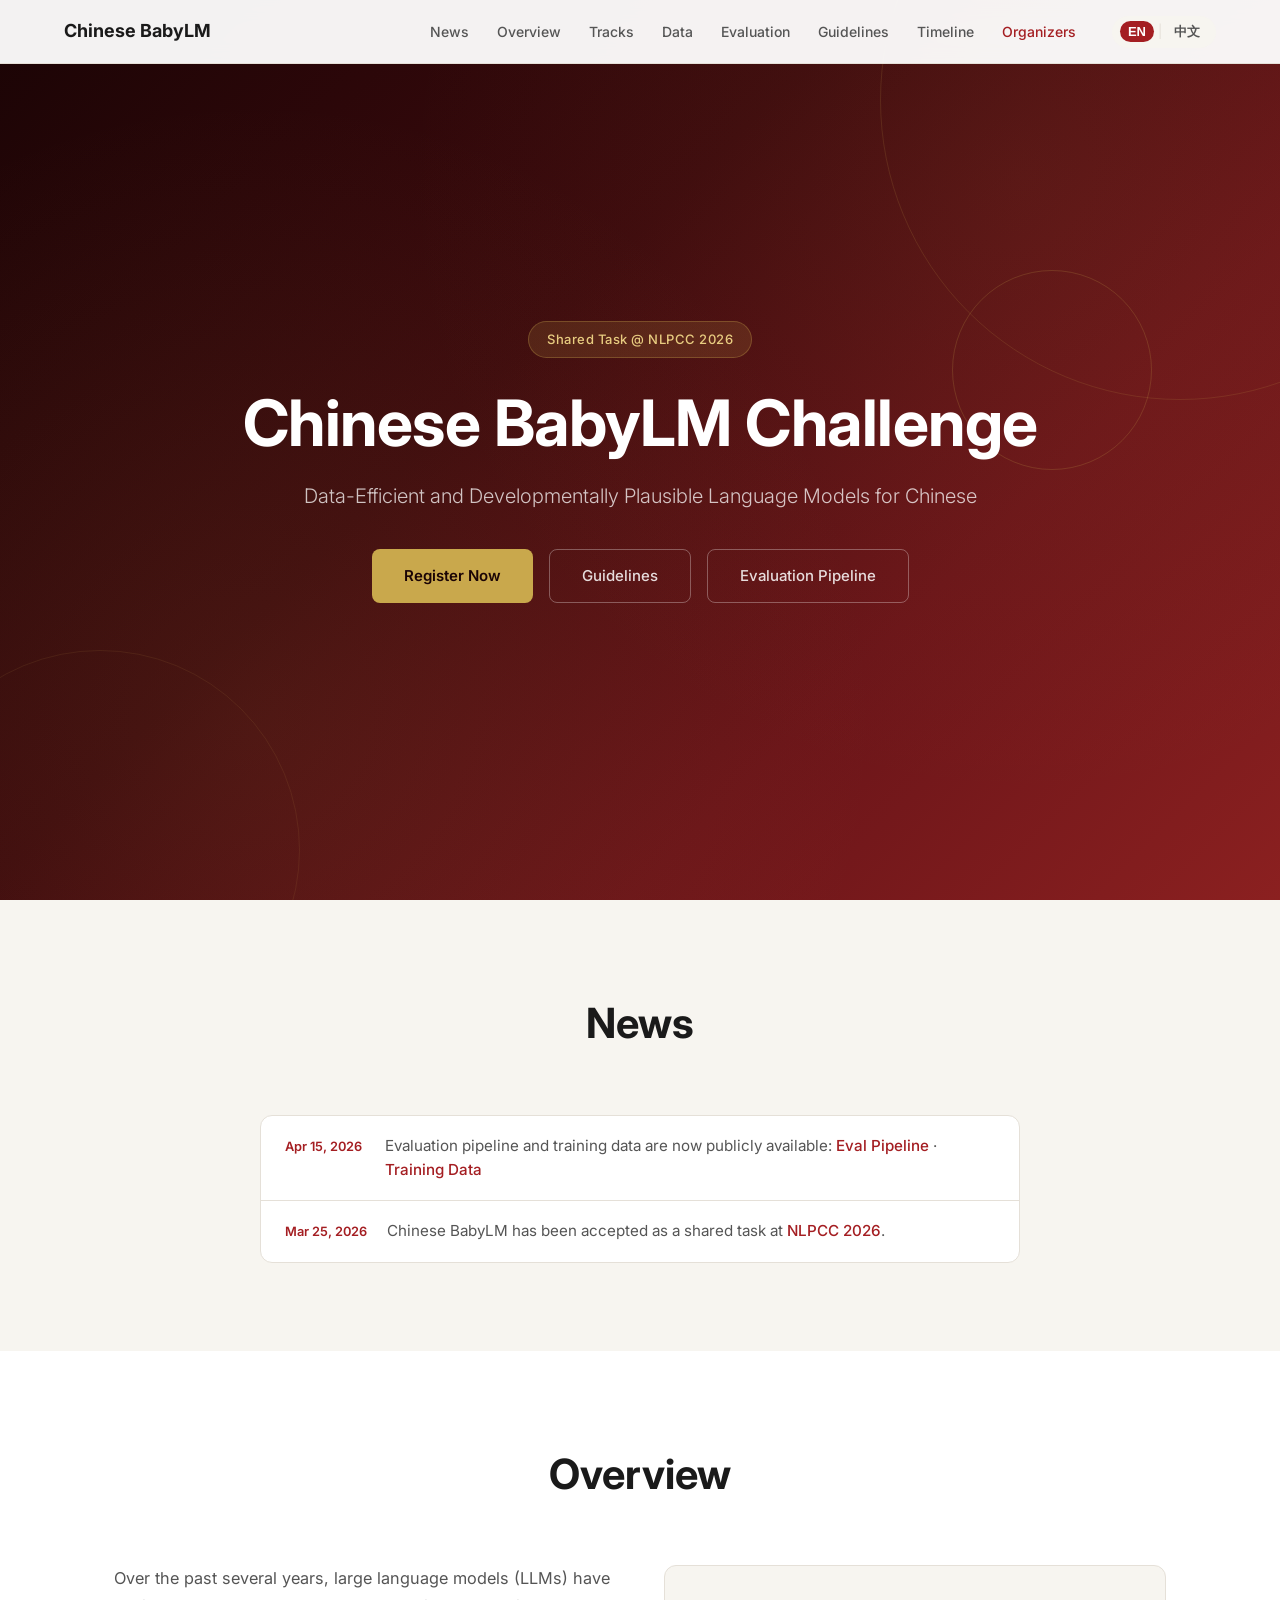
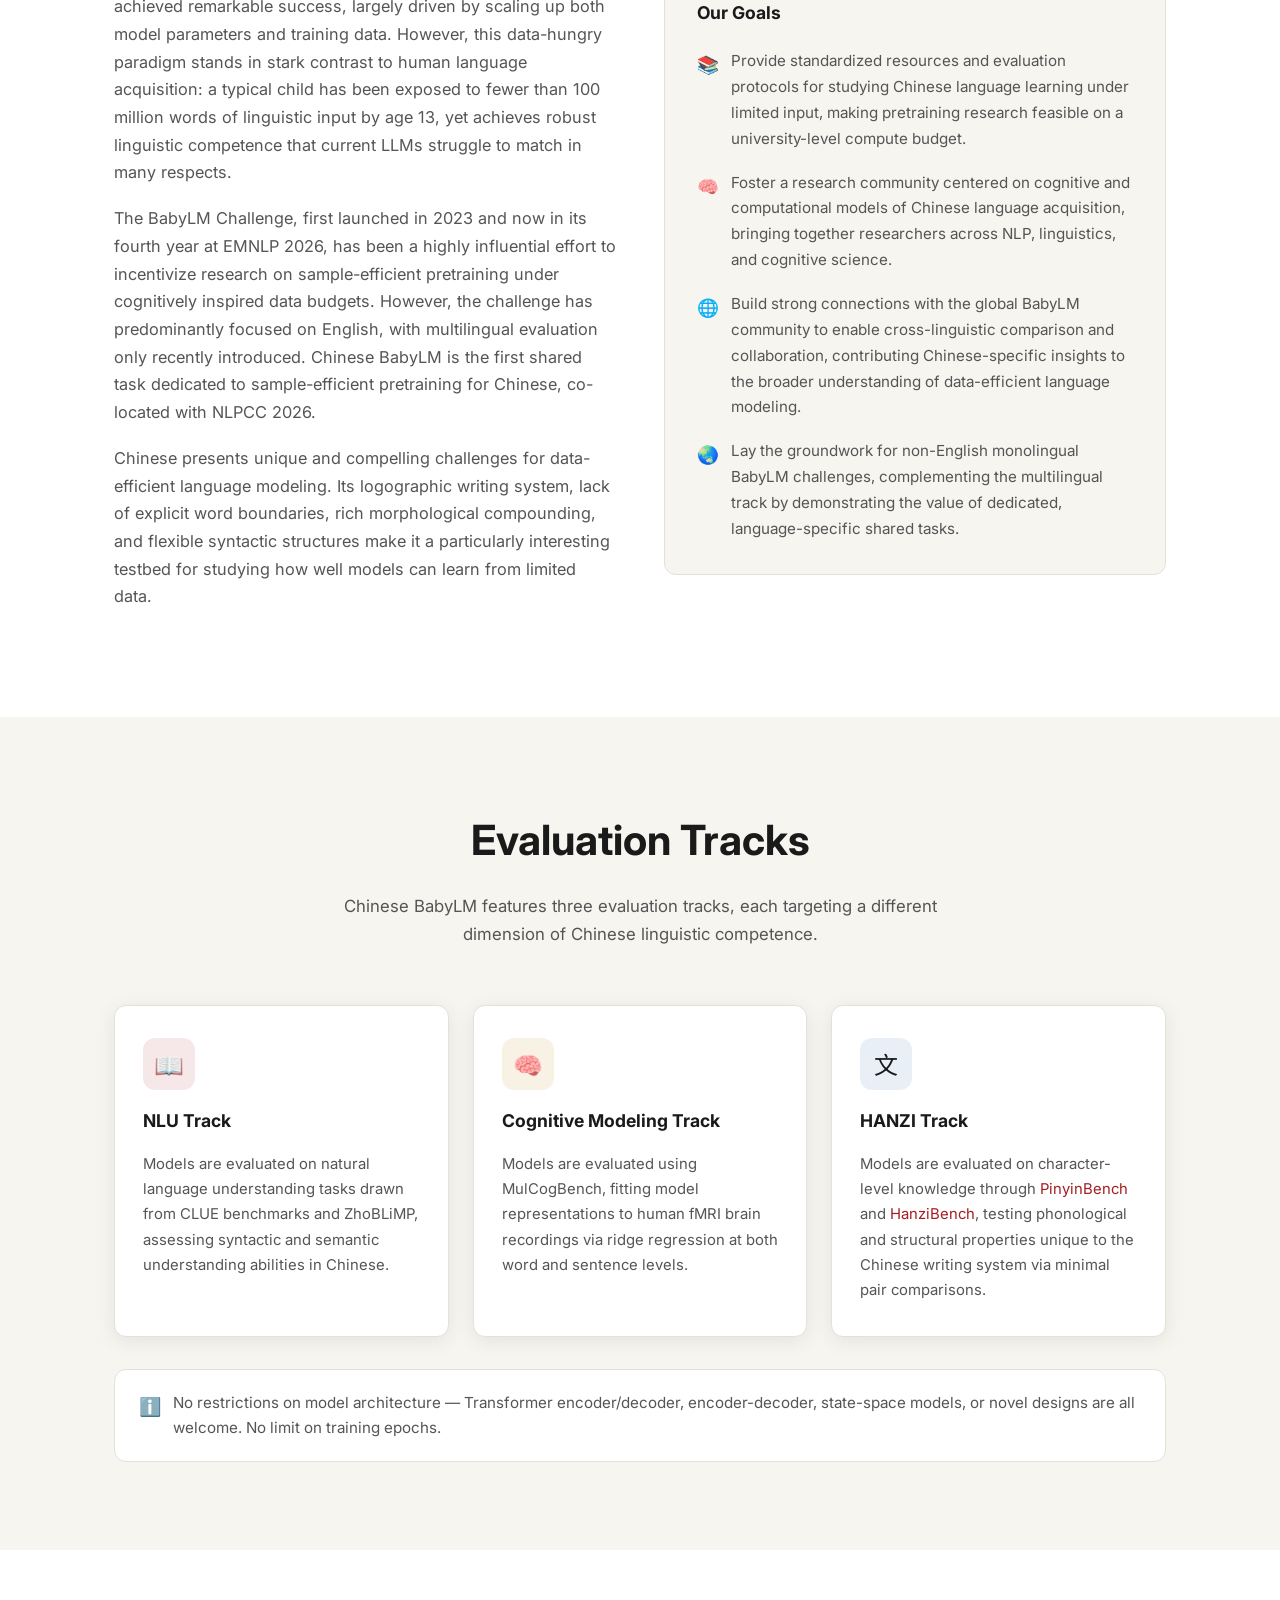
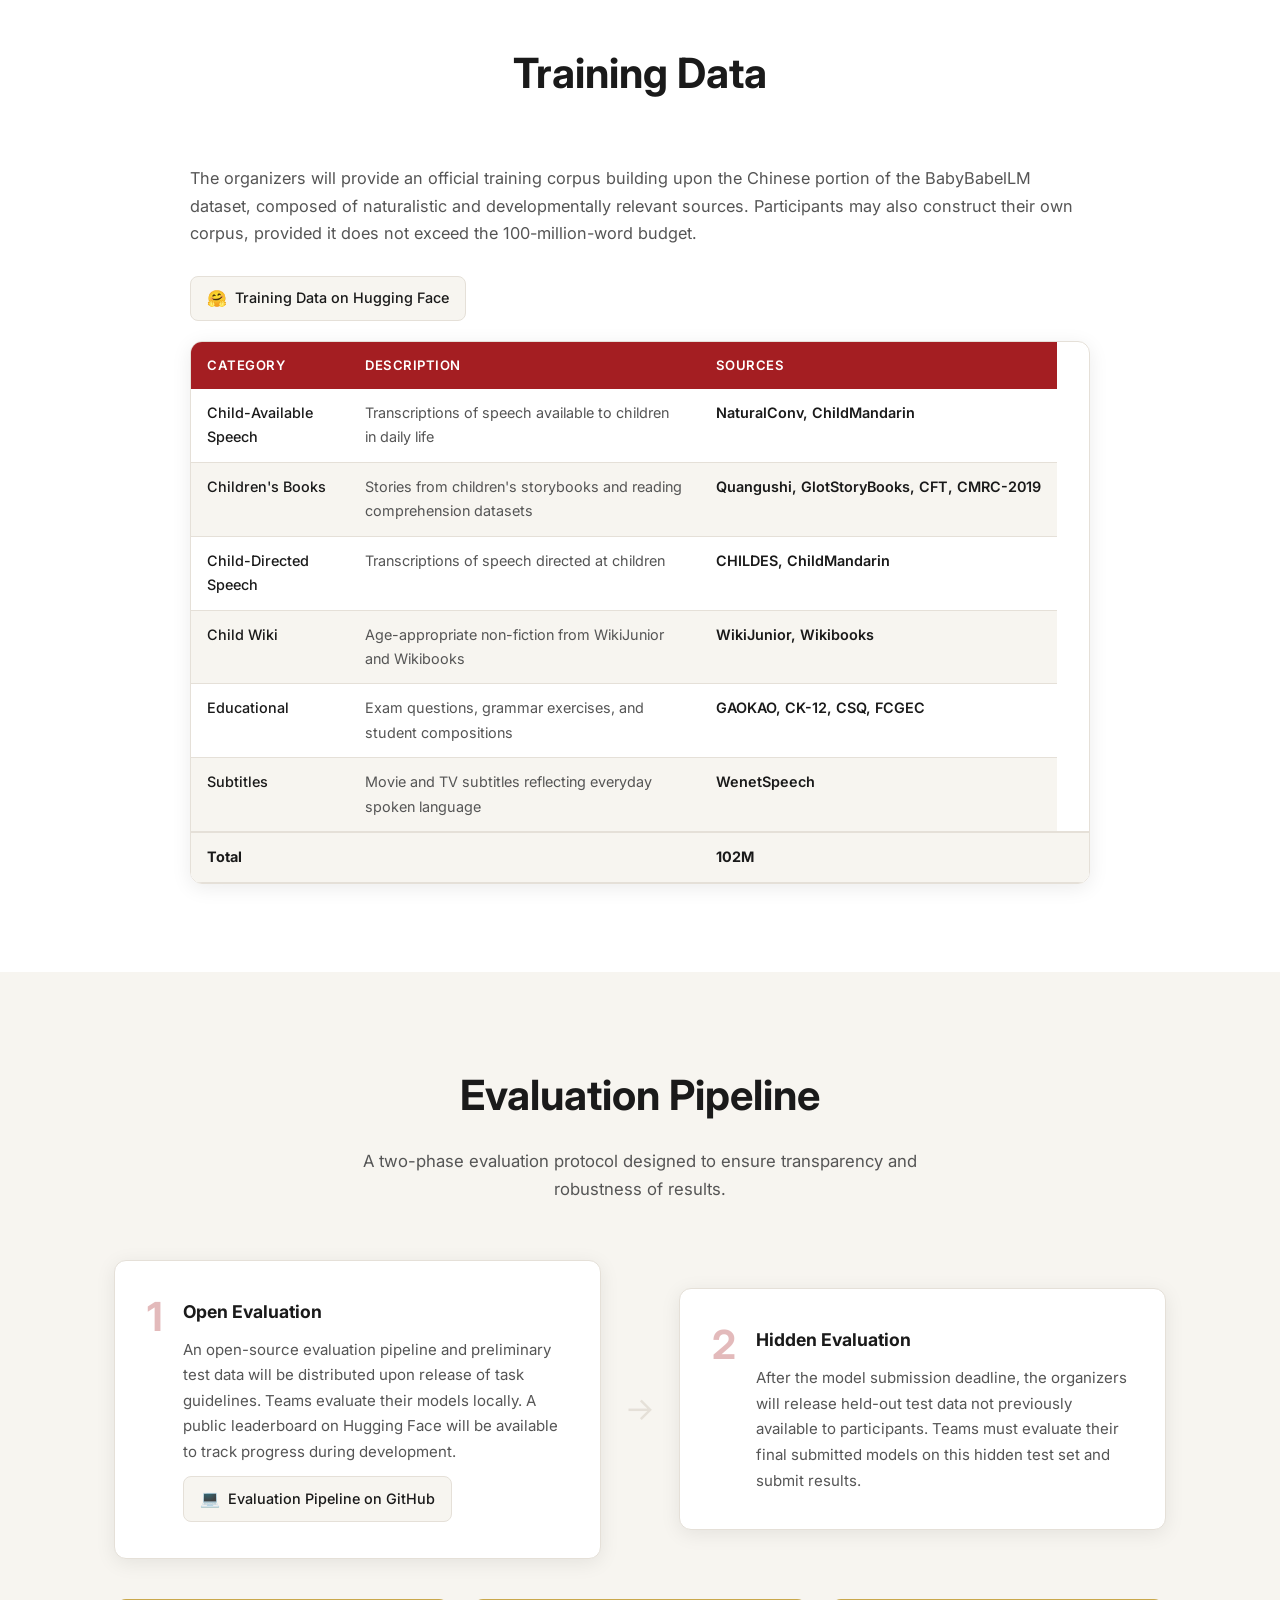
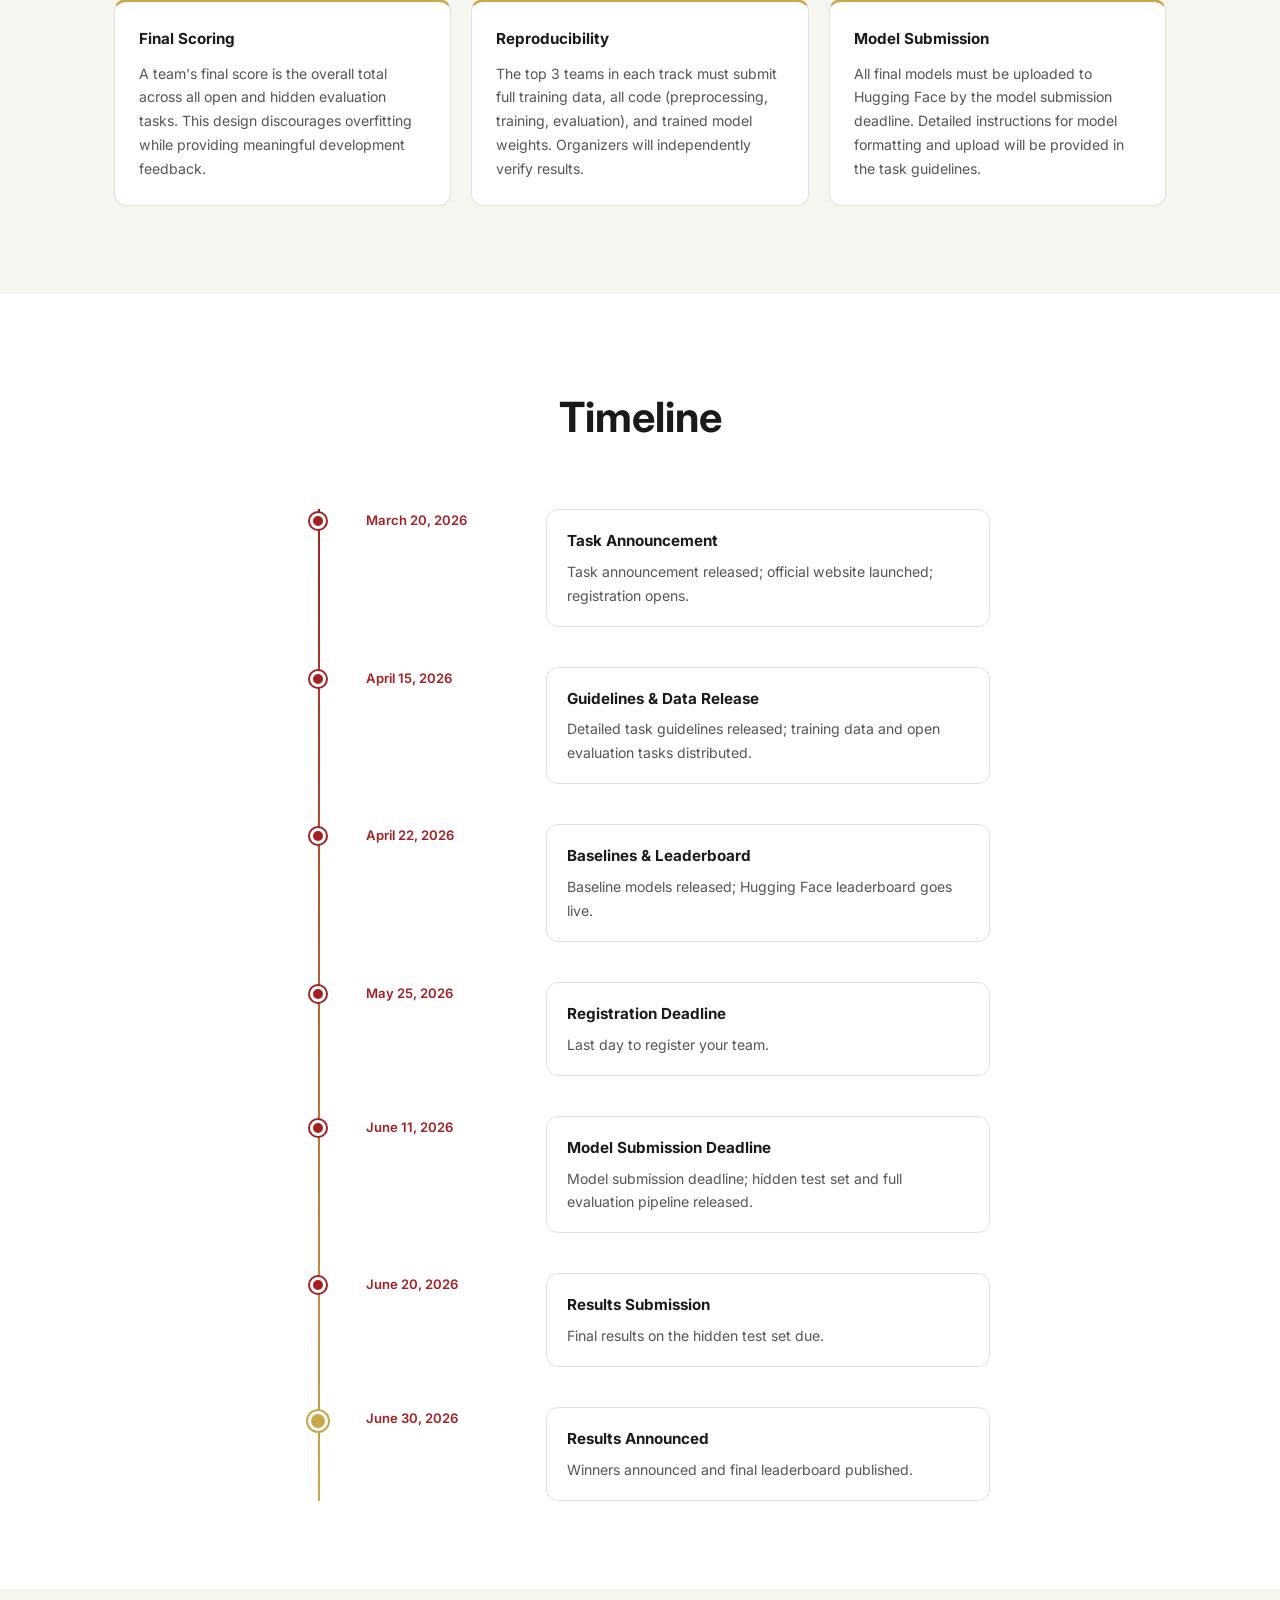
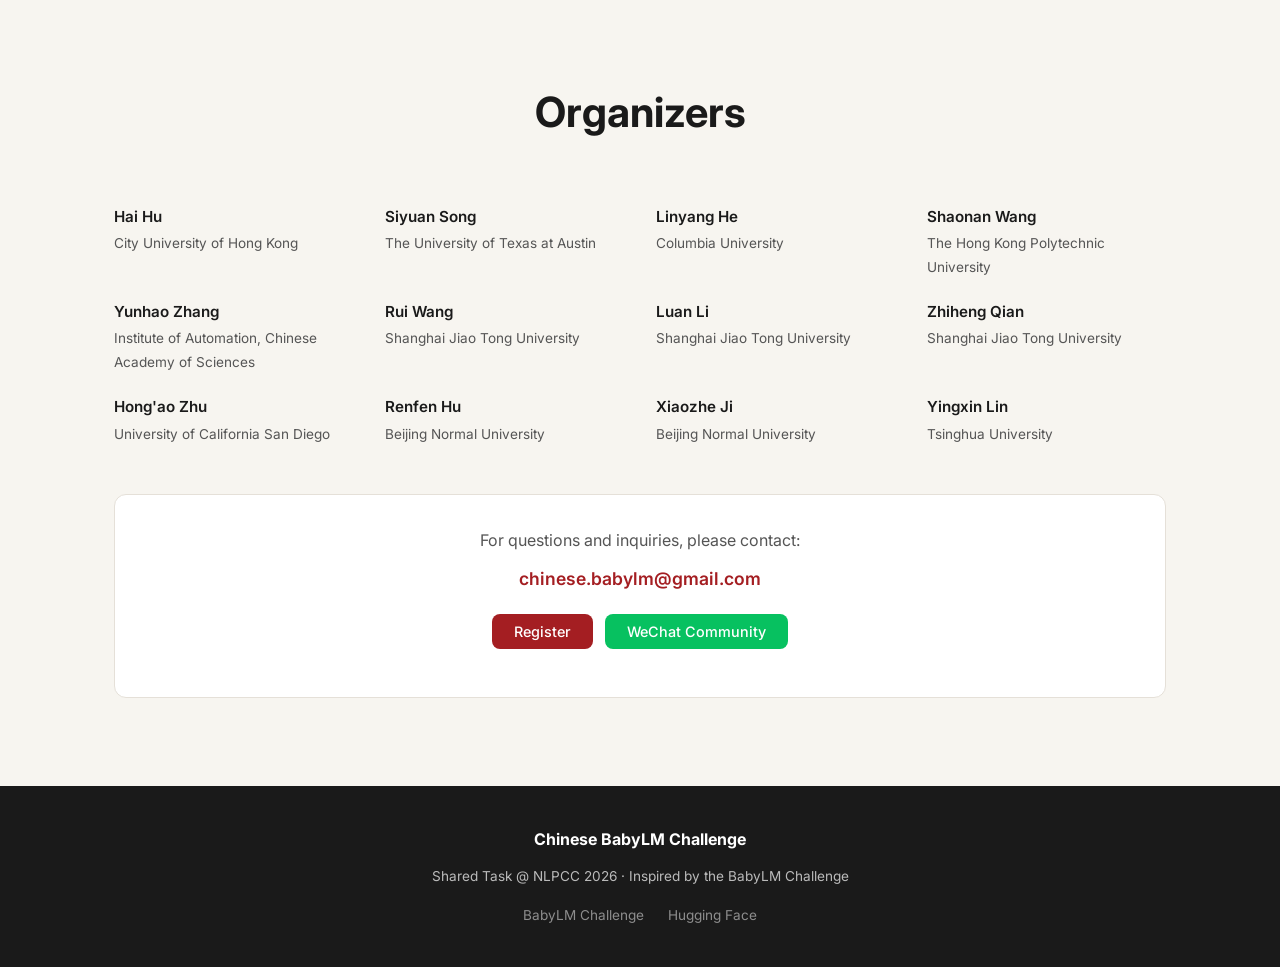
==== commit 4d96720b: "update guidelines" ====
--- a/index.html
+++ b/index.html
@@ -23,6 +23,7 @@
         <li><a href="#tracks"    data-en="Tracks"     data-zh="赛道">Tracks</a></li>
         <li><a href="#data"      data-en="Data"       data-zh="数据">Data</a></li>
         <li><a href="#evaluation" data-en="Evaluation" data-zh="评测">Evaluation</a></li>
+        <li><a href="guidelines.html" data-en="Guidelines" data-zh="指南">Guidelines</a></li>
         <li><a href="#timeline"  data-en="Timeline"   data-zh="时间表">Timeline</a></li>
         <li><a href="#organizers" data-en="Organizers" data-zh="组织者">Organizers</a></li>
       </ul>
@@ -50,7 +51,8 @@
       </p>
       <div class="hero-ctas">
         <button onclick="openModal('modal-register')" class="cta-primary" data-en="Register Now" data-zh="立即报名">Register Now</button>
-        <a href="#overview" class="cta-secondary" data-en="Learn More" data-zh="了解更多">Learn More</a>
+        <a href="guidelines.html" class="cta-secondary" data-en="Guidelines" data-zh="参赛指南">Guidelines</a>
+        <a href="https://github.com/SiyuanSong2004/chinese-babylm-eval-pipeline" target="_blank" rel="noopener" class="cta-secondary" data-en="Evaluation Pipeline" data-zh="评测流程">Evaluation Pipeline</a>
       </div>
 
     </div>
@@ -317,9 +319,9 @@
       <div class="eval-details">
         <div class="eval-detail-card">
           <h4 data-en="Final Scoring" data-zh="最终评分">Final Scoring</h4>
-          <p data-en="A team's final score is the average of Phase 1 (open) and Phase 2 (hidden) evaluation scores. This design discourages overfitting while providing meaningful development feedback."
-             data-zh="最终得分为第一阶段（开放）和第二阶段（隐藏）评测得分的平均值。该设计既能防止过拟合，又能提供有意义的开发阶段反馈。">
-            A team's final score is the average of Phase 1 (open) and Phase 2 (hidden) evaluation scores. This design discourages overfitting while providing meaningful development feedback.
+          <p data-en="A team's final score is the overall total across all open and hidden evaluation tasks. This design discourages overfitting while providing meaningful development feedback."
+             data-zh="最终得分为所有公开和隐藏评测任务的总分。该设计既能防止过拟合，又能提供有意义的开发阶段反馈。">
+            A team's final score is the overall total across all open and hidden evaluation tasks. This design discourages overfitting while providing meaningful development feedback.
           </p>
         </div>
         <div class="eval-detail-card">
--- a/style.css
+++ b/style.css
@@ -838,3 +838,67 @@
   .hero-ctas { flex-direction: column; align-items: center; }
   .cta-primary, .cta-secondary { width: 100%; max-width: 260px; text-align: center; }
 }
+
+/* ─── Guidelines page (doc style) ────────────────────────────────── */
+
+.nav-links a.active { color: var(--red); font-weight: 600; }
+
+.doc {
+  max-width: 760px;
+  margin: 0 auto;
+  padding: calc(var(--nav-h) + 48px) 24px 80px;
+  color: var(--dark);
+  font-size: 16px;
+  line-height: 1.75;
+}
+
+.doc-header {
+  padding-bottom: 24px;
+  margin-bottom: 32px;
+  border-bottom: 1px solid var(--border);
+}
+.doc-header h1 {
+  font-size: 2.1rem;
+  font-weight: 700;
+  color: var(--dark);
+  letter-spacing: -0.02em;
+  margin-bottom: 8px;
+}
+.doc-header .doc-intro {
+  color: var(--mid);
+  font-size: 1.02rem;
+}
+
+.doc h2 {
+  font-size: 1.5rem;
+  font-weight: 700;
+  color: var(--dark);
+  margin-top: 48px;
+  margin-bottom: 12px;
+  padding-bottom: 6px;
+  border-bottom: 1px solid var(--border);
+}
+.doc h3 {
+  font-size: 1.1rem;
+  font-weight: 600;
+  color: var(--red);
+  margin-top: 28px;
+  margin-bottom: 8px;
+}
+
+.doc p { margin-bottom: 14px; }
+.doc ul, .doc ol { margin: 8px 0 18px 1.4em; }
+.doc ul li, .doc ol li { margin-bottom: 8px; }
+.doc ul ul, .doc ol ul, .doc ol ol { margin-top: 8px; }
+.doc li strong { color: var(--dark); }
+.doc a { color: var(--red); }
+.doc a:hover { text-decoration: underline; }
+
+.doc-note {
+  margin: 20px 0;
+  padding: 12px 16px;
+  background: rgba(201,168,76,0.08);
+  border-left: 3px solid var(--gold);
+  color: var(--dark);
+  font-size: 0.98rem;
+}
